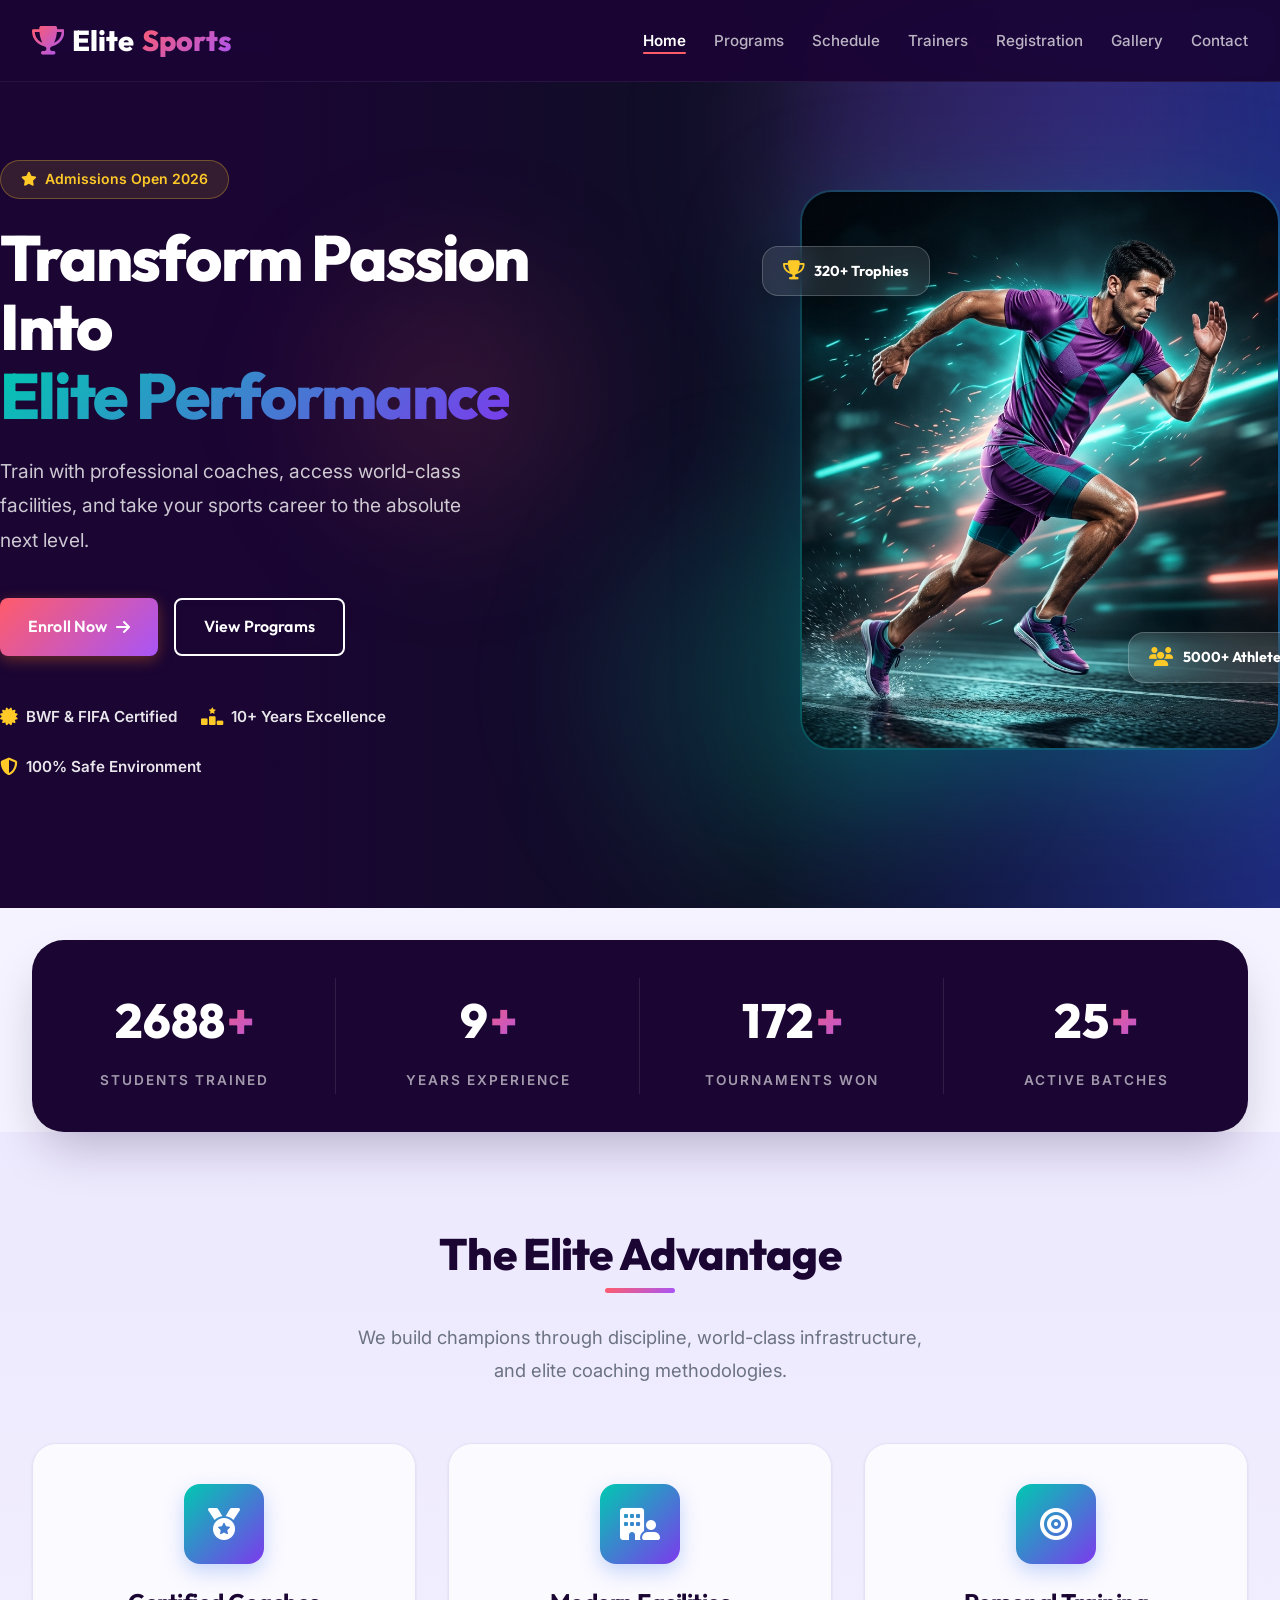
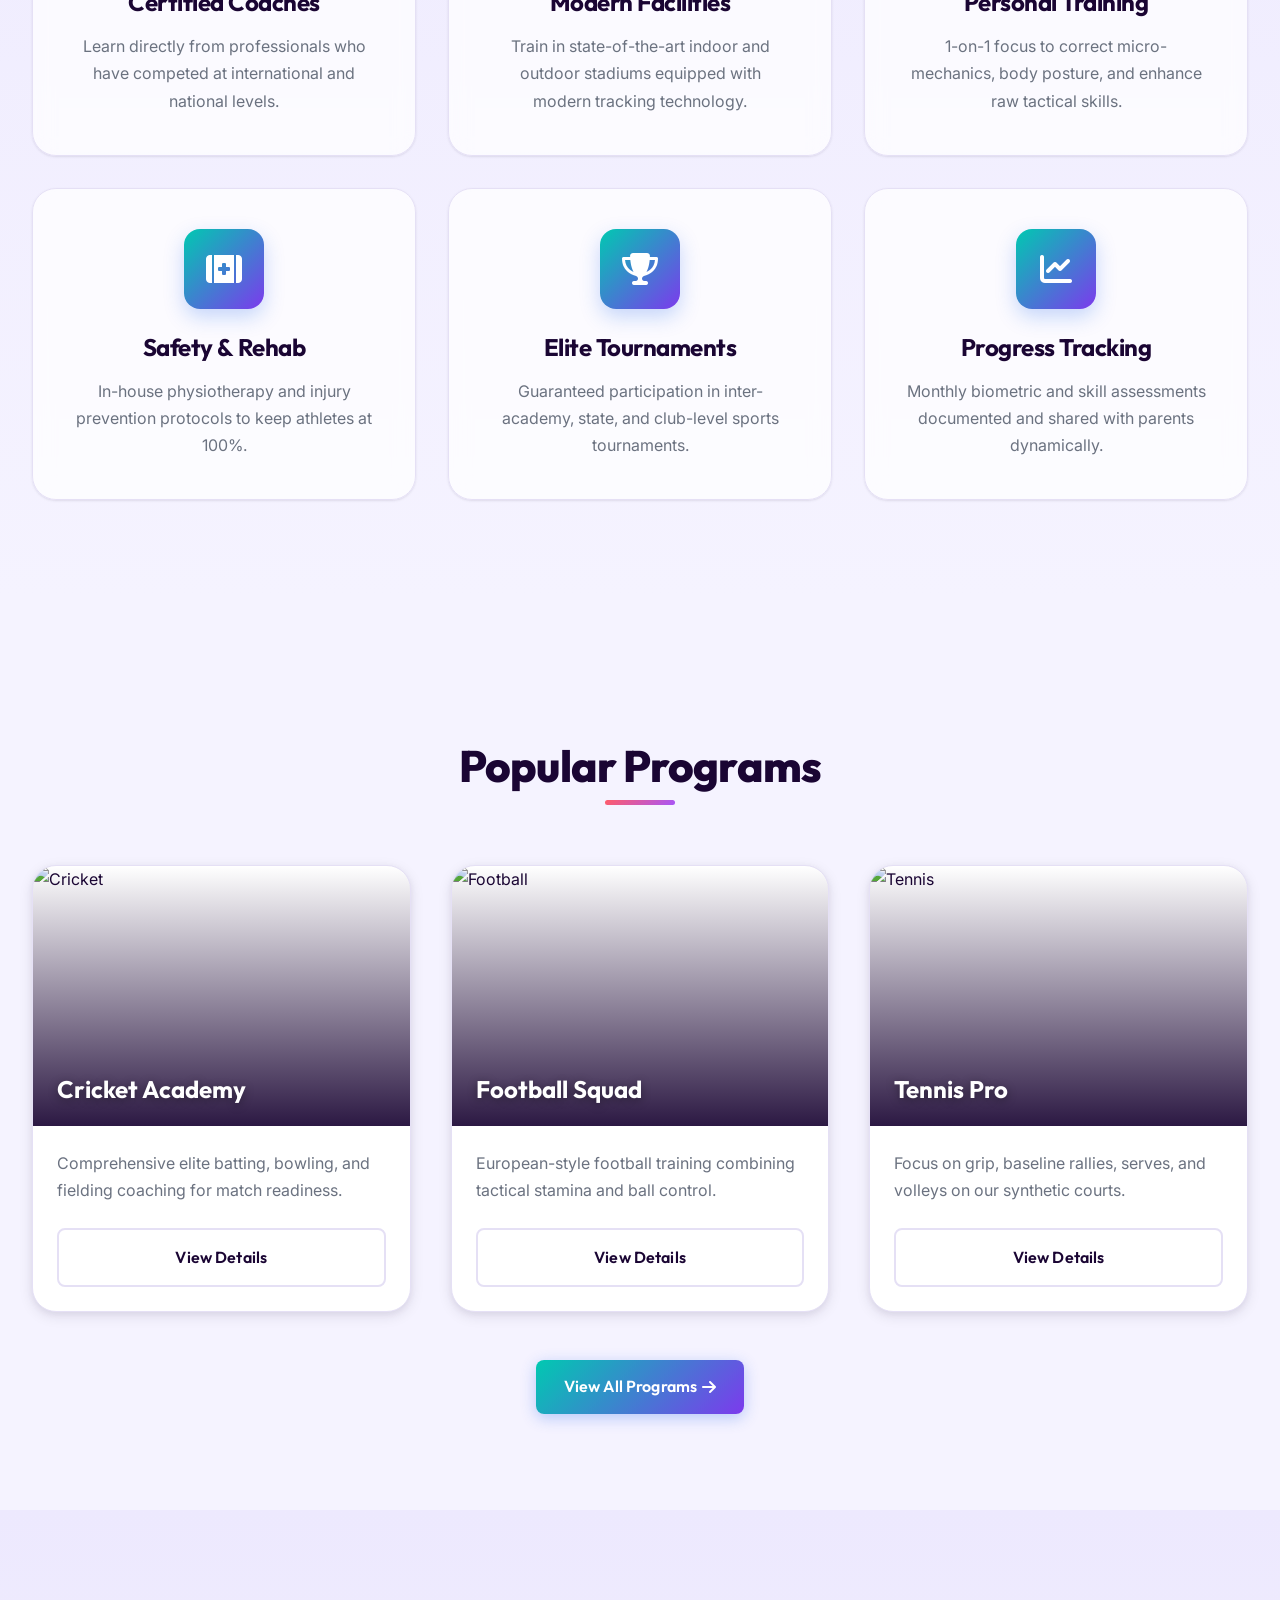
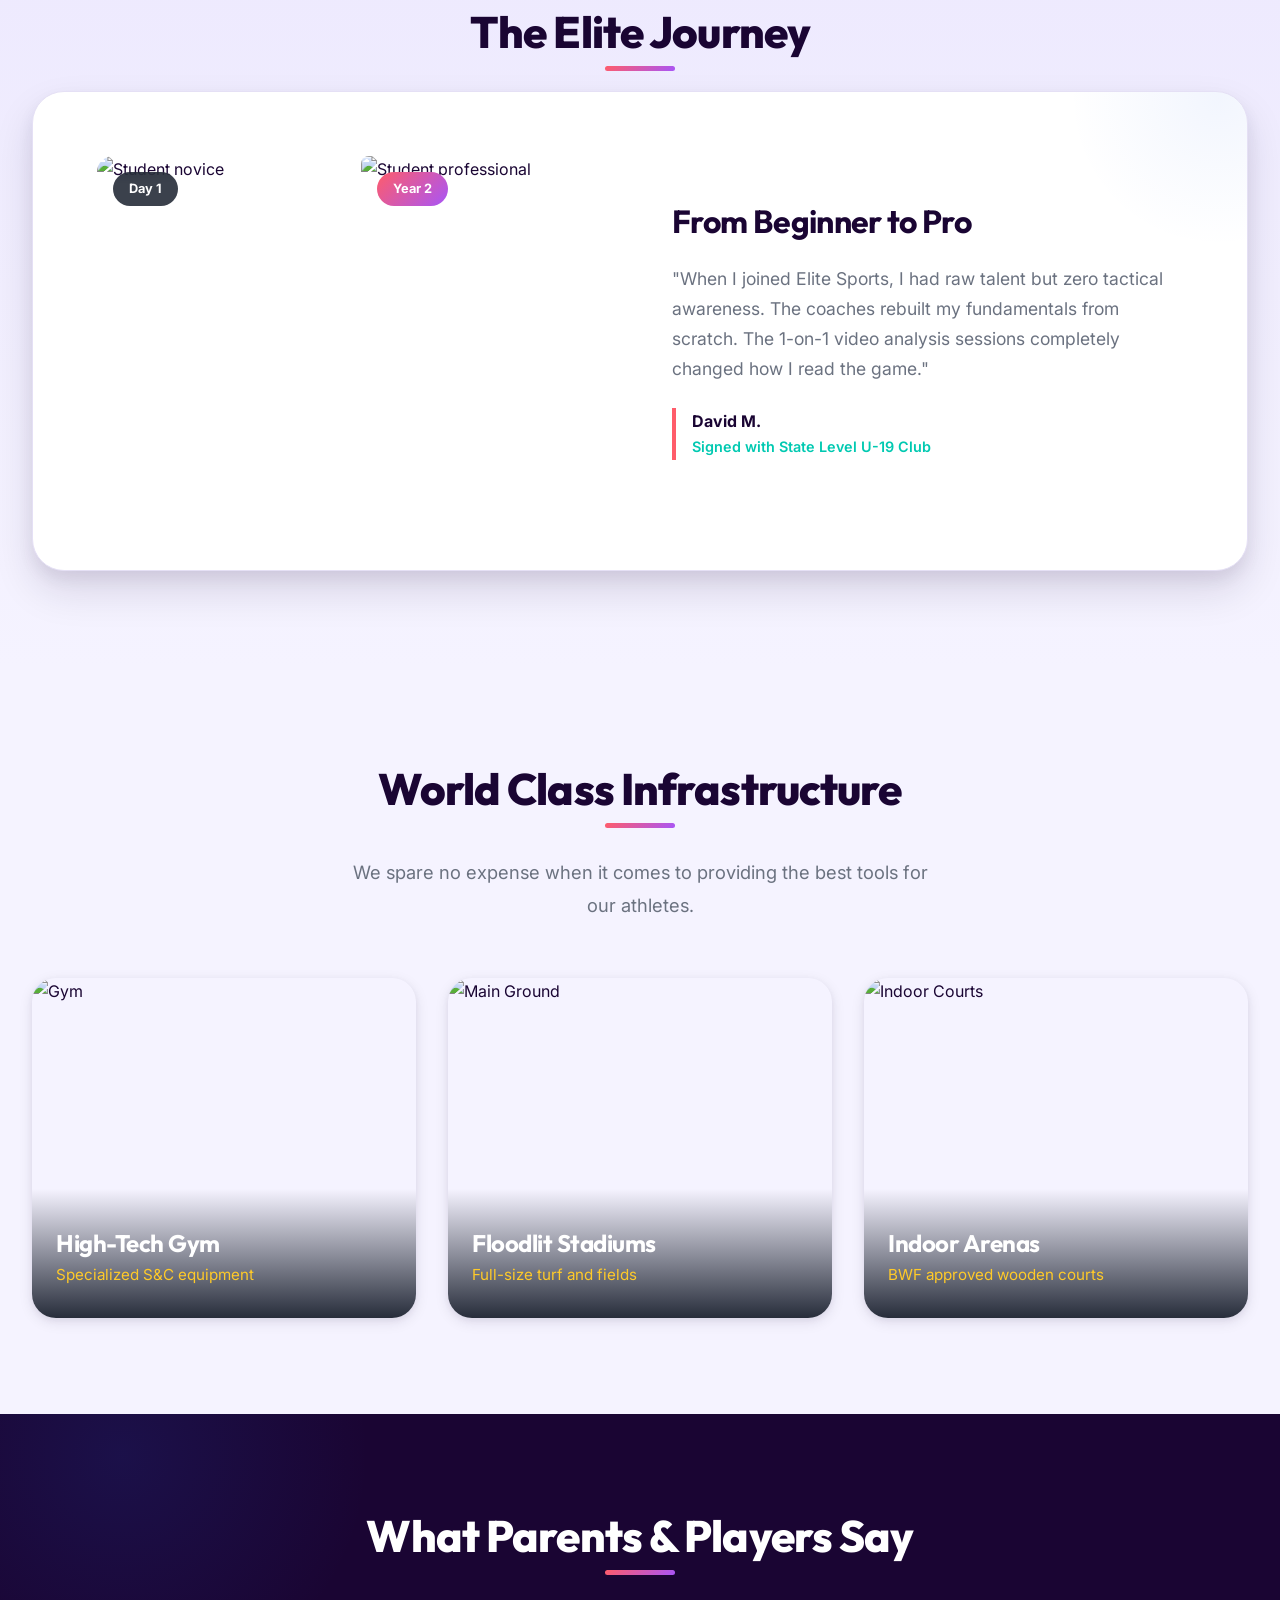
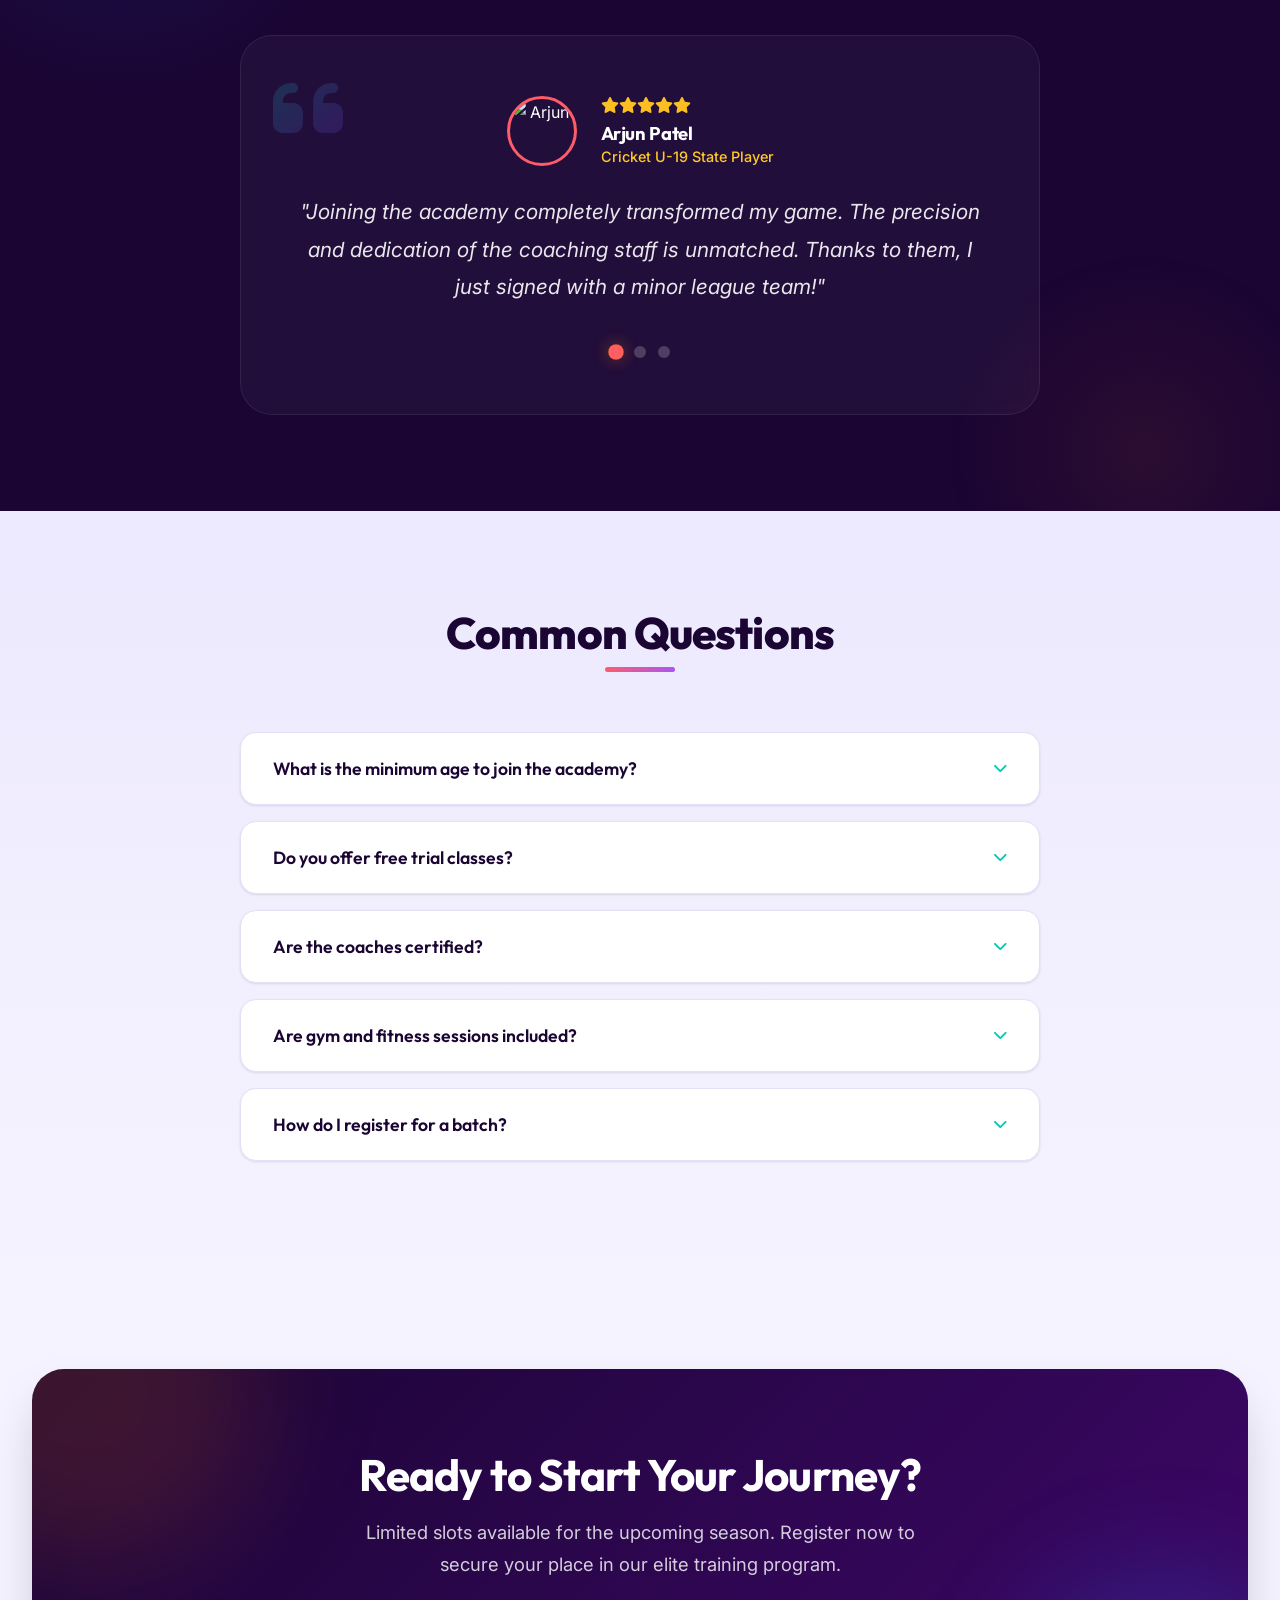
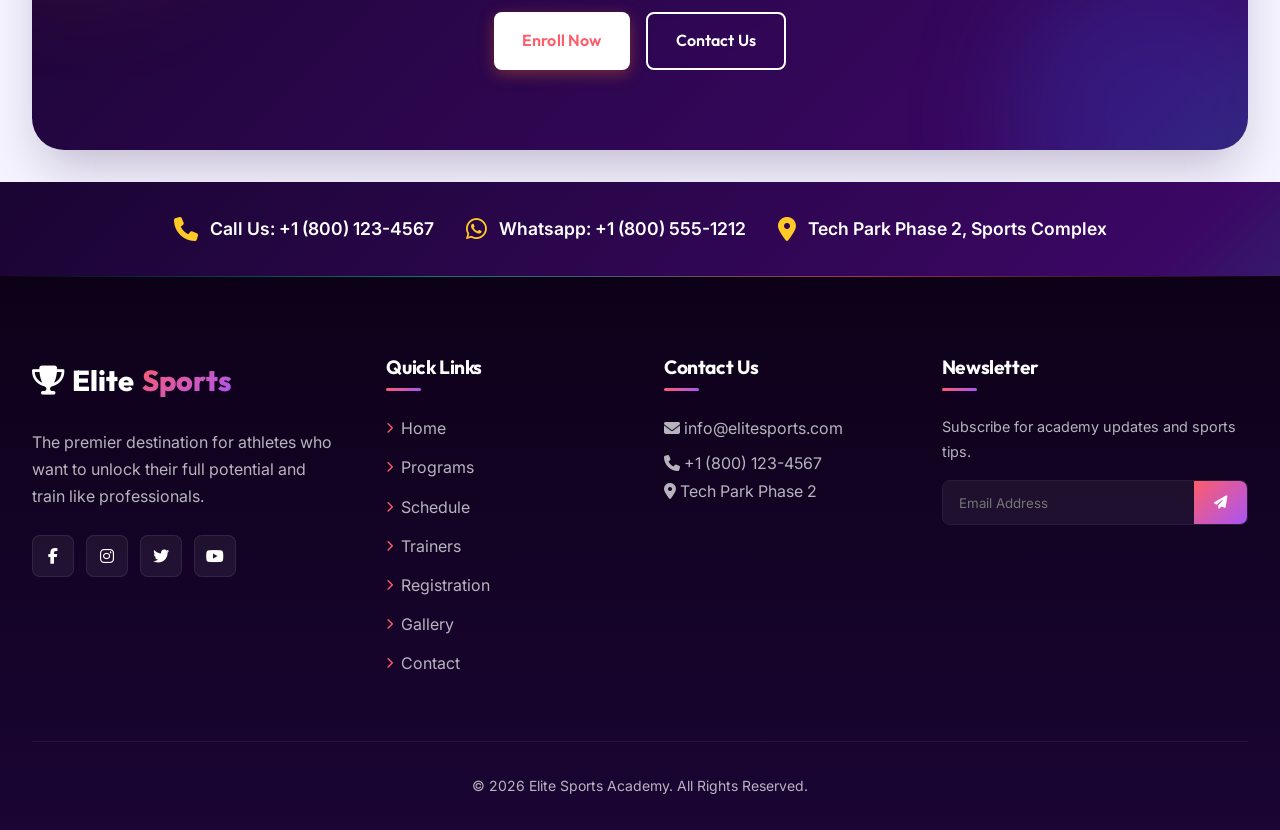
==== index.html @ 50c3cce8 "first commit" ====
<!DOCTYPE html>
<html lang="en">
<head>
    <meta charset="UTF-8">
    <meta name="viewport" content="width=device-width, initial-scale=1.0">
    <title>Elite Sports Academy | Professional Training & Coaching</title>
    <link rel="icon" href="data:image/svg+xml,<svg xmlns=%22http://www.w3.org/2000/svg%22 viewBox=%220 0 100 100%22><text y=%22.9em%22 font-size=%2290%22>🏆</text></svg>">
    <meta name="description" content="Unlock your athletic potential at Elite Sports Academy. Professional coaching in Cricket, Football, Tennis, and more with state-of-the-art facilities.">
    <link rel="stylesheet" href="style.css">
    <link rel="stylesheet" href="https://cdnjs.cloudflare.com/ajax/libs/font-awesome/6.4.0/css/all.min.css">
</head>
<body>

    <!-- Shared Navbar -->
    <nav class="navbar" id="navbar">
        <div class="container nav-container">
            <a href="index.html" class="logo">
                <i class="fa-solid fa-trophy"></i> Elite<span>Sports</span>
            </a>
            <button class="mobile-toggle" id="mobile-toggle">
                <span class="hamburger"></span>
            </button>
                        <ul class="nav-links" id="nav-links">
                <li><a href="index.html">Home</a></li>
                <li><a href="programs.html">Programs</a></li>
                <li><a href="schedule.html">Schedule</a></li>
                <li><a href="trainers.html">Trainers</a></li>
                <li><a href="registration.html">Registration</a></li>
                <li><a href="gallery.html">Gallery</a></li>
                <li><a href="contact.html">Contact</a></li>
            </ul>
        </div>
    </nav>

    <!-- 1. Hero Upgrade -->
    <section class="hero" id="home">
        <!-- Background Video -->
        <video autoplay loop muted playsinline class="hero-video">
            <source src="https://assets.mixkit.co/videos/preview/mixkit-athlete-running-on-a-track-40762-large.mp4" type="video/mp4">
        </video>
        <div class="hero-overlay"></div>
        
        <div class="container hero-layout">
            <!-- Left: Text Content -->
            <div class="hero-content reveal">
                <span class="badge"><i class="fa-solid fa-star"></i> Admissions Open 2026</span>
                <h1>Transform Passion Into <br><span>Elite Performance</span></h1>
                <p>Train with professional coaches, access world-class facilities, and take your sports career to the absolute next level.</p>
                
                <div class="hero-btns">
                    <a href="registration.html" class="btn btn-primary">Enroll Now <i class="fa-solid fa-arrow-right" style="margin-left: 8px;"></i></a>
                    <a href="programs.html" class="btn btn-outline">View Programs</a>
                </div>

                <!-- Trust Badges -->
                <div class="trust-badges">
                    <div class="trust-badge"><i class="fa-solid fa-certificate"></i> BWF & FIFA Certified</div>
                    <div class="trust-badge"><i class="fa-solid fa-ranking-star"></i> 10+ Years Excellence</div>
                    <div class="trust-badge"><i class="fa-solid fa-shield-halved"></i> 100% Safe Environment</div>
                </div>
            </div>

            <!-- Right: Athlete Image -->
            <div class="hero-image-wrap reveal-right">
                <div class="hero-img-glow"></div>
                <img src="assets/hero_athlete.png" alt="Elite Sports Athlete" class="hero-athlete-img">
                <div class="hero-img-badge hero-img-badge-1">
                    <i class="fa-solid fa-trophy"></i>
                    <span>320+ Trophies</span>
                </div>
                <div class="hero-img-badge hero-img-badge-2">
                    <i class="fa-solid fa-users"></i>
                    <span>5000+ Athletes</span>
                </div>
            </div>
        </div>
    </section>

    <!-- 4. Achievements Section -->
    <section class="stats" id="stats">
        <div class="container">
            <div class="stats-grid reveal">
                <div class="stat-item">
                    <div class="stat-number" data-target="5000">0</div>
                    <div class="stat-label">Students Trained</div>
                </div>
                <div class="stat-item">
                    <div class="stat-number" data-target="15">0</div>
                    <div class="stat-label">Years Experience</div>
                </div>
                <div class="stat-item">
                    <div class="stat-number" data-target="320">0</div>
                    <div class="stat-label">Tournaments Won</div>
                </div>
                <div class="stat-item">
                    <div class="stat-number" data-target="45">0</div>
                    <div class="stat-label">Active Batches</div>
                </div>
            </div>
        </div>
    </section>

    <!-- 2. Why Choose Us (6 Feature Cards) -->
    <section class="section-padding bg-light" style="padding-top: 6rem;">
        <div class="container">
            <div class="section-header reveal">
                <h2 class="section-title">The Elite Advantage</h2>
                <p class="section-subtitle">We build champions through discipline, world-class infrastructure, and elite coaching methodologies.</p>
            </div>
            
            <div class="features-grid">
                <div class="feature-card reveal">
                    <div class="feature-icon-wrapper"><i class="fa-solid fa-medal"></i></div>
                    <h3>Certified Coaches</h3>
                    <p>Learn directly from professionals who have competed at international and national levels.</p>
                </div>
                <div class="feature-card reveal">
                    <div class="feature-icon-wrapper"><i class="fa-solid fa-building-user"></i></div>
                    <h3>Modern Facilities</h3>
                    <p>Train in state-of-the-art indoor and outdoor stadiums equipped with modern tracking technology.</p>
                </div>
                <div class="feature-card reveal">
                    <div class="feature-icon-wrapper"><i class="fa-solid fa-bullseye"></i></div>
                    <h3>Personal Training</h3>
                    <p>1-on-1 focus to correct micro-mechanics, body posture, and enhance raw tactical skills.</p>
                </div>
                <div class="feature-card reveal">
                    <div class="feature-icon-wrapper"><i class="fa-solid fa-kit-medical"></i></div>
                    <h3>Safety & Rehab</h3>
                    <p>In-house physiotherapy and injury prevention protocols to keep athletes at 100%.</p>
                </div>
                <div class="feature-card reveal">
                    <div class="feature-icon-wrapper"><i class="fa-solid fa-trophy"></i></div>
                    <h3>Elite Tournaments</h3>
                    <p>Guaranteed participation in inter-academy, state, and club-level sports tournaments.</p>
                </div>
                <div class="feature-card reveal">
                    <div class="feature-icon-wrapper"><i class="fa-solid fa-chart-line"></i></div>
                    <h3>Progress Tracking</h3>
                    <p>Monthly biometric and skill assessments documented and shared with parents dynamically.</p>
                </div>
            </div>
        </div>
    </section>

    <!-- 3. Programs Highlight (Top 3) -->
    <section class="section-padding" style="margin-top: 3rem;">
        <div class="container">
            <div class="section-header reveal">
                <h2 class="section-title">Popular Programs</h2>
            </div>
            <div class="programs-grid">
                <div class="program-card reveal">
                    <div class="program-img"><img src="https://images.unsplash.com/photo-1540747913346-19e32dc3e97e?auto=format&fit=crop&w=600&q=80" alt="Cricket"><span class="program-category">Cricket Academy</span></div>
                    <div class="program-content">
                        <p class="program-desc">Comprehensive elite batting, bowling, and fielding coaching for match readiness.</p>
                        <a href="programs.html" class="btn btn-outline" style="color:var(--text-dark); border-color:var(--border);">View Details</a>
                    </div>
                </div>
                <div class="program-card reveal">
                    <div class="program-img"><img src="https://images.unsplash.com/photo-1579952363873-27f3bade9f55?auto=format&fit=crop&w=600&q=80" alt="Football"><span class="program-category">Football Squad</span></div>
                    <div class="program-content">
                        <p class="program-desc">European-style football training combining tactical stamina and ball control.</p>
                        <a href="programs.html" class="btn btn-outline" style="color:var(--text-dark); border-color:var(--border);">View Details</a>
                    </div>
                </div>
                <div class="program-card reveal">
                    <div class="program-img"><img src="https://images.unsplash.com/photo-1560012057-4372e14c5085?auto=format&fit=crop&w=600&q=80" alt="Tennis"><span class="program-category">Tennis Pro</span></div>
                    <div class="program-content">
                        <p class="program-desc">Focus on grip, baseline rallies, serves, and volleys on our synthetic courts.</p>
                        <a href="programs.html" class="btn btn-outline" style="color:var(--text-dark); border-color:var(--border);">View Details</a>
                    </div>
                </div>
            </div>
            <div class="text-center" style="margin-top: 3rem;">
                <a href="programs.html" class="btn btn-secondary reveal">View All Programs <i class="fa-solid fa-arrow-right" style="margin-left: 5px;"></i></a>
            </div>
        </div>
    </section>

    <!-- 5. Transformation Section -->
    <section class="section-padding bg-light">
        <div class="container">
            <div class="section-header reveal" style="margin-bottom: 1rem;">
                <h2 class="section-title">The Elite Journey</h2>
            </div>
            
            <div class="transformation reveal">
                <div class="transform-images">
                    <div class="transform-img-box">
                        <span class="transform-label before">Day 1</span>
                        <img src="https://images.unsplash.com/photo-1526566762798-8fac9c07aa98?auto=format&fit=crop&w=600&q=80" alt="Student novice">
                    </div>
                    <div class="transform-img-box">
                        <span class="transform-label after">Year 2</span>
                        <img src="https://images.unsplash.com/photo-1517836357463-d25dfeac3438?auto=format&fit=crop&w=600&q=80" alt="Student professional">
                    </div>
                </div>
                <div class="transform-content">
                    <h3>From Beginner to Pro</h3>
                    <p style="color: var(--text-muted); margin-bottom: 1.5rem; font-size: 1.1rem;">"When I joined Elite Sports, I had raw talent but zero tactical awareness. The coaches rebuilt my fundamentals from scratch. The 1-on-1 video analysis sessions completely changed how I read the game."</p>
                    <div style="padding-left: 1rem; border-left: 4px solid var(--cta);">
                        <strong>David M.</strong>
                        <p style="color: var(--secondary); font-size: 0.9rem; font-weight: 600;">Signed with State Level U-19 Club</p>
                    </div>
                </div>
            </div>
        </div>
    </section>

    <!-- 7. Facilities Section -->
    <section class="section-padding">
        <div class="container">
            <div class="section-header reveal">
                <h2 class="section-title">World Class Infrastructure</h2>
                <p class="section-subtitle">We spare no expense when it comes to providing the best tools for our athletes.</p>
            </div>
            
            <div class="facilities-grid reveal">
                <div class="facility-card">
                    <img src="https://images.unsplash.com/photo-1534438327276-14e5300c3a48?auto=format&fit=crop&w=600&q=80" alt="Gym">
                    <div class="facility-overlay">
                        <h4>High-Tech Gym</h4>
                        <p>Specialized S&C equipment</p>
                    </div>
                </div>
                <div class="facility-card">
                    <img src="https://images.unsplash.com/photo-1459865264687-595d652de67e?auto=format&fit=crop&w=600&q=80" alt="Main Ground">
                    <div class="facility-overlay">
                        <h4>Floodlit Stadiums</h4>
                        <p>Full-size turf and fields</p>
                    </div>
                </div>
                <div class="facility-card">
                    <img src="https://images.unsplash.com/photo-1540747913346-19e32dc3e97e?auto=format&fit=crop&w=600&q=80" alt="Indoor Courts">
                    <div class="facility-overlay">
                        <h4>Indoor Arenas</h4>
                        <p>BWF approved wooden courts</p>
                    </div>
                </div>
            </div>
        </div>
    </section>

    <!-- 6. Testimonials Upgrade -->
    <section class="testimonials" id="testimonial-slider-container">
        <div class="container">
            <div class="section-header reveal">
                <h2 class="section-title" style="color:#fff;">What Parents & Players Say</h2>
            </div>
            <div class="testimonial-slider reveal">
                <i class="fa-solid fa-quote-left quote-icon" style="opacity: 0.2; font-size: 5rem; position:absolute; top:2rem; left:2rem;"></i>
                <div class="testimonial-content" id="testimonial-content">
                    <div class="testi-header">
                        <img src="https://images.unsplash.com/photo-1507003211169-0a1dd7228f2d?auto=format&fit=crop&w=150&q=80" alt="Arjun" class="testi-img">
                        <div class="testi-info">
                            <div class="rating"><i class="fa-solid fa-star"></i><i class="fa-solid fa-star"></i><i class="fa-solid fa-star"></i><i class="fa-solid fa-star"></i><i class="fa-solid fa-star"></i></div>
                            <h4 class="testimonial-author">Arjun Patel</h4>
                            <p class="testimonial-role">Cricket U-19 State Player</p>
                        </div>
                    </div>
                    <p class="testimonial-text">"Joining the academy completely transformed my game. The precision and dedication of the coaching staff is unmatched. Thanks to them, I just signed with a minor league team!"</p>
                </div>
                <div class="slider-dots">
                    <div class="dot active" data-index="0"></div>
                    <div class="dot" data-index="1"></div>
                    <div class="dot" data-index="2"></div>
                </div>
            </div>
        </div>
    </section>

    <!-- 9. FAQ Section (Home) -->
    <section class="section-padding bg-light">
        <div class="container faq-container reveal">
            <div class="section-header">
                <h2 class="section-title">Common Questions</h2>
            </div>
            
            <div class="faq-list">
                <div class="faq-item">
                    <button class="faq-question">What is the minimum age to join the academy? <i class="fa-solid fa-chevron-down"></i></button>
                    <div class="faq-answer">
                        <p>We accept students starting from 6 years old. Specialized beginner batches focus heavily on motor skills and having fun with the sport.</p>
                    </div>
                </div>
                <div class="faq-item">
                    <button class="faq-question">Do you offer free trial classes? <i class="fa-solid fa-chevron-down"></i></button>
                    <div class="faq-answer">
                        <p>Yes! We offer a one-day free trial assessment. This allows coaches to evaluate the player's level and place them in the correct training batch.</p>
                    </div>
                </div>
                <div class="faq-item">
                    <button class="faq-question">Are the coaches certified? <i class="fa-solid fa-chevron-down"></i></button>
                    <div class="faq-answer">
                        <p>Absolutely. All our head coaches hold minimum Level 2/3 certifications from their corresponding international sporting bodies (BWF, ICC, FIFA, etc.).</p>
                    </div>
                </div>
                <div class="faq-item">
                    <button class="faq-question">Are gym and fitness sessions included? <i class="fa-solid fa-chevron-down"></i></button>
                    <div class="faq-answer">
                        <p>For players aged 15 and above, strength and conditioning is a core part of the syllabus at no extra mandatory fee.</p>
                    </div>
                </div>
                <div class="faq-item">
                    <button class="faq-question">How do I register for a batch? <i class="fa-solid fa-chevron-down"></i></button>
                    <div class="faq-answer">
                        <p>You can start by filling out the Enrollment form on our website. Our admissions team will call you to schedule the initial trial.</p>
                    </div>
                </div>
            </div>
        </div>
    </section>

    <!-- 8. Front CTA Banner -->
    <section class="section-padding" style="padding-bottom: 2rem;">
        <div class="container">
            <div class="cta-banner reveal">
                <h2>Ready to Start Your Journey?</h2>
                <p>Limited slots available for the upcoming season. Register now to secure your place in our elite training program.</p>
                <div style="display:flex; gap:1rem; justify-content:center;">
                    <a href="registration.html" class="btn btn-primary" style="background:#fff; color:var(--cta);">Enroll Now</a>
                    <a href="contact.html" class="btn btn-outline">Contact Us</a>
                </div>
            </div>
        </div>
    </section>

    <!-- 10. Final CTA + Contact strip -->
    <div class="contact-strip reveal">
        <div class="contact-strip-item">
            <i class="fa-solid fa-phone"></i> Call Us: +1 (800) 123-4567
        </div>
        <div class="contact-strip-item">
            <i class="fa-brands fa-whatsapp"></i> Whatsapp: +1 (800) 555-1212
        </div>
        <div class="contact-strip-item">
            <i class="fa-solid fa-location-dot"></i> Tech Park Phase 2, Sports Complex
        </div>
    </div>

    <!-- Shared Footer -->
    <footer class="footer" style="margin-top: 0;">
        <div class="container">
            <div class="footer-grid">
                <div class="footer-about">
                    <a href="index.html" class="footer-logo"><i class="fa-solid fa-trophy"></i> Elite<span>Sports</span></a>
                    <p style="margin-bottom: 1.5rem;">The premier destination for athletes who want to unlock their full potential and train like professionals.</p>
                    <div class="social-links">
                        <a href="https://facebook.com/elitesports" target="_blank" class="social-link" aria-label="Facebook"><i class="fa-brands fa-facebook-f"></i></a>
                        <a href="https://instagram.com/elitesports" target="_blank" class="social-link" aria-label="Instagram"><i class="fa-brands fa-instagram"></i></a>
                        <a href="https://twitter.com/elitesports" target="_blank" class="social-link" aria-label="Twitter"><i class="fa-brands fa-twitter"></i></a>
                        <a href="https://youtube.com/elitesports" target="_blank" class="social-link" aria-label="YouTube"><i class="fa-brands fa-youtube"></i></a>
                    </div>
                </div>
                <div class="footer-links-col">
                    <h4 class="footer-title">Quick Links</h4>
                    <div class="footer-links">
                        <a href="index.html"><i class="fa-solid fa-chevron-right"></i> Home</a>
                        <a href="programs.html"><i class="fa-solid fa-chevron-right"></i> Programs</a>
                        <a href="schedule.html"><i class="fa-solid fa-chevron-right"></i> Schedule</a>
                        <a href="trainers.html"><i class="fa-solid fa-chevron-right"></i> Trainers</a>
                        <a href="registration.html"><i class="fa-solid fa-chevron-right"></i> Registration</a>
                        <a href="gallery.html"><i class="fa-solid fa-chevron-right"></i> Gallery</a>
                        <a href="contact.html"><i class="fa-solid fa-chevron-right"></i> Contact</a>
                    </div>
                </div>
                <div class="footer-links-col">
                    <h4 class="footer-title">Contact Us</h4>
                    <p style="margin-bottom: 0.5rem;"><i class="fa-solid fa-envelope"></i> info@elitesports.com</p>
                    <p><i class="fa-solid fa-phone"></i> +1 (800) 123-4567</p>
                    <p><i class="fa-solid fa-location-dot"></i> Tech Park Phase 2</p>
                </div>
                <div class="footer-links-col">
                    <h4 class="footer-title">Newsletter</h4>
                    <p style="margin-bottom: 1rem; font-size: 0.9rem;">Subscribe for academy updates and sports tips.</p>
                    <form class="newsletter-form validate-form" onsubmit="event.preventDefault(); alert('Subscribed successfully!');">
                        <input type="email" placeholder="Email Address" required>
                        <button type="submit" aria-label="Subscribe"><i class="fa-solid fa-paper-plane"></i></button>
                    </form>
                </div>
            </div>
            <div class="footer-bottom"><p>&copy; 2026 Elite Sports Academy. All Rights Reserved.</p></div>
        </div>
    </footer>

    <script src="script.js"></script>
    <script>
        // Update the slider logic specially for the new testimonial layout on homepage
        document.addEventListener('DOMContentLoaded', () => {
            const testimonialSlider = document.getElementById('testimonial-slider-container');
            if (testimonialSlider) {
                const testimonials = [
                    { text: `"Joining the academy completely transformed my game. The precision and dedication of the coaching staff is unmatched. Thanks to them, I just signed with a minor league team!"`, author: "Arjun Patel", role: "Cricket U-19 State Player", img: "https://images.unsplash.com/photo-1507003211169-0a1dd7228f2d?auto=format&fit=crop&w=150&q=80" },
                    { text: `"My daughter's confidence has skyrocketed since she started football here. The environment is incredibly supportive yet competitive. It's the best sports facility in the city."`, author: "Priya Sharma", role: "Parent of U-14 Footballer", img: "https://images.unsplash.com/photo-1438761681033-6461ffad8d80?auto=format&fit=crop&w=150&q=80" },
                    { text: `"The fitness and conditioning programs here are elite. I've been to many gyms, but the sport-specific training at this academy pushed me out of my plateau."`, author: "Michael T.", role: "Pro Fitness Member", img: "https://images.unsplash.com/photo-1500648767791-00dcc994a43e?auto=format&fit=crop&w=150&q=80" }
                ];

                const contentDiv = document.getElementById('testimonial-content');
                const dots = document.querySelectorAll('.dot');
                if(!dots.length) return;
                
                let currentSlide = 0;
                let slideInterval;

                const updateSlider = (index) => {
                    contentDiv.style.opacity = 0;
                    setTimeout(() => {
                        contentDiv.innerHTML = `
                            <div class="testi-header">
                                <img src="${testimonials[index].img}" alt="${testimonials[index].author}" class="testi-img">
                                <div class="testi-info">
                                    <div class="rating"><i class="fa-solid fa-star"></i><i class="fa-solid fa-star"></i><i class="fa-solid fa-star"></i><i class="fa-solid fa-star"></i><i class="fa-solid fa-star"></i></div>
                                    <h4 class="testimonial-author">${testimonials[index].author}</h4>
                                    <p class="testimonial-role">${testimonials[index].role}</p>
                                </div>
                            </div>
                            <p class="testimonial-text">${testimonials[index].text}</p>
                        `;
                        contentDiv.style.opacity = 1;
                    }, 300);
                    dots.forEach(dot => dot.classList.remove('active'));
                    if(dots[index]) dots[index].classList.add('active');
                };

                const nextSlide = () => {
                    currentSlide = (currentSlide + 1) % testimonials.length;
                    updateSlider(currentSlide);
                };

                slideInterval = setInterval(nextSlide, 5000);

                dots.forEach((dot, index) => {
                    dot.addEventListener('click', () => {
                        clearInterval(slideInterval);
                        currentSlide = index;
                        updateSlider(currentSlide);
                        slideInterval = setInterval(nextSlide, 5000);
                    });
                });
            }
        });
    </script>
</body>
</html>
---- style.css ----
@import url('https://fonts.googleapis.com/css2?family=Inter:wght@300;400;500;600;700&family=Outfit:wght@400;500;600;700;800&display=swap');

:root {
  /* ✨ Vibrant Sports Brand Colors — Deep Purple + Electric Teal + Coral */
  --primary: #1A0533;
  --primary-light: #2d0a52;
  --secondary: #00C9B1;
  --secondary-light: #2dd4bf;
  --cta: #FF5C6A;
  --cta-hover: #e04455;
  --accent: #FFCA28;
  --accent-glow: rgba(255, 202, 40, 0.35);
  
  --bg-main: #F5F3FF;
  --bg-card: #FFFFFF;
  --bg-glass: rgba(255, 255, 255, 0.72);
  --text-light: #FFFFFF;
  --text-muted: #6B7280;
  --text-dark: #1A0533;
  --border: #E5E0F5;
  --border-glass: rgba(255,255,255,0.22);
  
  --gradient-nav: rgba(26, 5, 51, 0.94);
  --gradient-hero: linear-gradient(135deg, #1A0533 0%, #3b0764 45%, #00C9B1 100%);
  --gradient-card: linear-gradient(180deg, rgba(26, 5, 51, 0) 0%, rgba(26, 5, 51, 0.92) 100%);
  --gradient-premium: linear-gradient(135deg, #FF5C6A 0%, #a855f7 100%);
  --gradient-blue: linear-gradient(135deg, #00C9B1 0%, #7c3aed 100%);
  
  --shadow-sm: 0 1px 3px rgba(26, 5, 51, 0.07), 0 1px 2px rgba(26,5,51,0.04);
  --shadow-md: 0 4px 14px rgba(26, 5, 51, 0.1), 0 2px 6px rgba(26,5,51,0.05);
  --shadow-lg: 0 20px 40px rgba(26, 5, 51, 0.12), 0 8px 16px rgba(26,5,51,0.07);
  --shadow-xl: 0 25px 50px -12px rgba(26, 5, 51, 0.25);
  --shadow-glow: 0 0 30px rgba(255, 92, 106, 0.5);
  --shadow-blue-glow: 0 0 30px rgba(0, 201, 177, 0.45);
  
  --font-sans: 'Inter', sans-serif;
  --font-heading: 'Outfit', sans-serif;
  --transition: all 0.35s cubic-bezier(0.4, 0, 0.2, 1);
  --transition-bounce: all 0.4s cubic-bezier(0.34, 1.56, 0.64, 1);
  --radius-sm: 0.5rem;
  --radius-md: 1rem;
  --radius-lg: 1.5rem;
  --radius-xl: 2rem;
}

/* ═══════════════════════════════════════════
   GLOBAL KEYFRAMES & ANIMATIONS
═══════════════════════════════════════════ */
@keyframes float { 0%, 100% { transform: translateY(0); } 50% { transform: translateY(-10px); } }
@keyframes float-slow { 0%, 100% { transform: translateY(0) rotate(0deg); } 50% { transform: translateY(-18px) rotate(3deg); } }
@keyframes pulse-glow { 0%, 100% { box-shadow: 0 0 20px rgba(255,92,106,0.3); } 50% { box-shadow: 0 0 40px rgba(255,92,106,0.6); } }
@keyframes teal-glow { 0%, 100% { box-shadow: 0 0 20px rgba(0,201,177,0.3); } 50% { box-shadow: 0 0 50px rgba(0,201,177,0.7); } }
@keyframes shimmer { 0% { background-position: -200% 0; } 100% { background-position: 200% 0; } }
@keyframes gradient-shift { 0% { background-position: 0% 50%; } 50% { background-position: 100% 50%; } 100% { background-position: 0% 50%; } }
@keyframes fadeInUp { from { opacity: 0; transform: translateY(40px); } to { opacity: 1; transform: translateY(0); } }
@keyframes fadeInLeft { from { opacity: 0; transform: translateX(-40px); } to { opacity: 1; transform: translateX(0); } }
@keyframes fadeInRight { from { opacity: 0; transform: translateX(40px); } to { opacity: 1; transform: translateX(0); } }
@keyframes fadeInDown { from { opacity: 0; transform: translateY(-30px); } to { opacity: 1; transform: translateY(0); } }
@keyframes spin-slow { 0% { transform: rotate(0deg); } 100% { transform: rotate(360deg); } }
@keyframes scale-in { from { opacity: 0; transform: scale(0.8); } to { opacity: 1; transform: scale(1); } }
@keyframes bounce-in { 0% { opacity: 0; transform: scale(0.3); } 50% { opacity: 1; transform: scale(1.08); } 70% { transform: scale(0.97); } 100% { transform: scale(1); } }
@keyframes ripple { 0% { transform: scale(0); opacity: 1; } 100% { transform: scale(4); opacity: 0; } }
@keyframes neon-pulse { 0%, 100% { text-shadow: 0 0 6px rgba(0,201,177,0.5), 0 0 12px rgba(0,201,177,0.3); } 50% { text-shadow: 0 0 12px rgba(0,201,177,0.9), 0 0 30px rgba(0,201,177,0.6), 0 0 50px rgba(0,201,177,0.4); } }
@keyframes orbit { 0% { transform: rotate(0deg) translateX(60px) rotate(0deg); } 100% { transform: rotate(360deg) translateX(60px) rotate(-360deg); } }
@keyframes sweep-left { 0% { transform: translateX(-100%); opacity: 0; } 100% { transform: translateX(0); opacity: 1; } }
@keyframes sweep-right { 0% { transform: translateX(100%); opacity: 0; } 100% { transform: translateX(0); opacity: 1; } }
@keyframes card-lift { 0% { transform: translateY(0) scale(1); box-shadow: var(--shadow-md); } 100% { transform: translateY(-14px) scale(1.02); box-shadow: var(--shadow-xl); } }
@keyframes border-dance { 0% { background-position: 0% 50%; } 100% { background-position: 300% 50%; } }
@keyframes blob { 0%, 100% { border-radius: 60% 40% 30% 70% / 60% 30% 70% 40%; } 50% { border-radius: 30% 60% 70% 40% / 50% 60% 30% 60%; } }
@keyframes particle-rise { 0% { transform: translateY(0) scale(1); opacity: 0.8; } 100% { transform: translateY(-120px) scale(0); opacity: 0; } }
@keyframes text-slide { 0% { opacity: 0; transform: translateY(100%); } 100% { opacity: 1; transform: translateY(0); } }
@keyframes underline-grow { from { width: 0; } to { width: 100%; } }
@keyframes ping { 0% { transform: scale(1); opacity: 1; } 75%, 100% { transform: scale(2.2); opacity: 0; } }

* { margin: 0; padding: 0; box-sizing: border-box; }
html { scroll-behavior: smooth; }
body { font-family: var(--font-sans); background-color: var(--bg-main); color: var(--text-dark); line-height: 1.7; overflow-x: hidden; -webkit-font-smoothing: antialiased; -moz-osx-font-smoothing: grayscale; }
h1, h2, h3, h4, h5, h6 { font-family: var(--font-heading); line-height: 1.2; letter-spacing: -0.02em; }
a { text-decoration: none; color: inherit; }
ul { list-style: none; }
img { max-width: 100%; height: auto; display: block; }
::selection { background: var(--secondary); color: #fff; }

.container { width: 95%; max-width: 1440px; margin: 0 auto; }
.section-padding { padding: 6rem 0; }
.text-center { text-align: center; }
.bg-light { background: linear-gradient(180deg, #EDE9FE 0%, #F5F3FF 100%); position: relative; }

/* ── Reveal Animation Variants ── */
.reveal { opacity: 0; transform: translateY(40px); transition: opacity 0.8s cubic-bezier(0.4,0,0.2,1), transform 0.8s cubic-bezier(0.4,0,0.2,1); }
.reveal.active { opacity: 1; transform: translateY(0); }
.reveal-left { opacity: 0; transform: translateX(-50px); transition: opacity 0.8s cubic-bezier(0.4,0,0.2,1), transform 0.8s cubic-bezier(0.4,0,0.2,1); }
.reveal-left.active { opacity: 1; transform: translateX(0); }
.reveal-right { opacity: 0; transform: translateX(50px); transition: opacity 0.8s cubic-bezier(0.4,0,0.2,1), transform 0.8s cubic-bezier(0.4,0,0.2,1); }
.reveal-right.active { opacity: 1; transform: translateX(0); }
.reveal-scale { opacity: 0; transform: scale(0.85); transition: opacity 0.7s ease, transform 0.7s cubic-bezier(0.34,1.56,0.64,1); }
.reveal-scale.active { opacity: 1; transform: scale(1); }

/* Stagger delays */
.delay-1 { transition-delay: 0.1s !important; }
.delay-2 { transition-delay: 0.2s !important; }
.delay-3 { transition-delay: 0.3s !important; }
.delay-4 { transition-delay: 0.4s !important; }
.delay-5 { transition-delay: 0.5s !important; }
.delay-6 { transition-delay: 0.6s !important; }

/* Shimmer text effect */
.shimmer-text {
  background: linear-gradient(90deg, var(--primary) 0%, var(--secondary) 40%, #a855f7 60%, var(--primary) 100%);
  background-size: 200% auto;
  -webkit-background-clip: text;
  -webkit-text-fill-color: transparent;
  background-clip: text;
  animation: shimmer 3s linear infinite;
}

/* Animated ping dot (live indicator) */
.ping-dot { position: relative; display: inline-block; width: 10px; height: 10px; }
.ping-dot::before { content: ''; position: absolute; inset: 0; background: var(--secondary); border-radius: 50%; animation: ping 1.5s cubic-bezier(0,0,0.2,1) infinite; }
.ping-dot::after { content: ''; position: absolute; inset: 0; background: var(--secondary); border-radius: 50%; }

/* Animated gradient border card */
.glow-border { position: relative; }
.glow-border::before { content: ''; position: absolute; inset: -2px; border-radius: inherit; background: linear-gradient(90deg, var(--secondary), #a855f7, var(--cta), var(--secondary)); background-size: 300% 100%; animation: border-dance 3s linear infinite; z-index: -1; }

/* Hero ambient blobs */
.hero-blob { position: absolute; border-radius: 50%; filter: blur(70px); animation: blob 8s ease-in-out infinite; pointer-events: none; }
.hero-blob-1 { width: 450px; height: 450px; background: rgba(168,85,247,0.18); top: -10%; right: 5%; animation-delay: 0s; }
.hero-blob-2 { width: 350px; height: 350px; background: rgba(0,201,177,0.14); bottom: 5%; right: 25%; animation-delay: -3s; }
.hero-blob-3 { width: 250px; height: 250px; background: rgba(255,92,106,0.12); top: 30%; right: 55%; animation-delay: -5s; }

/* Floating particles */
.particle { position: absolute; border-radius: 50%; pointer-events: none; animation: particle-rise linear infinite; }


/* Page Header Banner (for internal pages) */
.page-header { background: var(--gradient-hero); background-size: 200% 200%; animation: gradient-shift 8s ease infinite; color: var(--text-light); padding: 9rem 0 4.5rem; text-align: center; position: relative; overflow: hidden; }
.page-header::before { content: ''; position: absolute; top: -50%; right: -20%; width: 600px; height: 600px; background: radial-gradient(circle, rgba(37,99,235,0.15) 0%, transparent 70%); border-radius: 50%; }
.page-header::after { display: none; }

.page-header h1 { font-size: 3.5rem; margin-bottom: 1rem; font-weight: 800; text-shadow: 0 2px 20px rgba(0,0,0,0.3); }
.breadcrumb { color: rgba(255, 255, 255, 0.7); display: flex; justify-content: center; gap: 0.5rem; font-weight: 500; }
.breadcrumb a { color: var(--text-light); transition: var(--transition); }
.breadcrumb a:hover { color: var(--cta); }

/* Section Headers */
.section-header { margin-bottom: 3.5rem; text-align: center; }
.section-title { font-size: 2.75rem; color: var(--primary); margin-bottom: 1rem; position: relative; display: inline-block; font-weight: 800; }
.section-title::after { content: ''; position: absolute; bottom: -12px; left: 50%; transform: translateX(-50%); width: 70px; height: 5px; background: var(--gradient-premium); border-radius: 3px; }
.section-subtitle { color: var(--text-muted); font-size: 1.15rem; max-width: 600px; margin: 1.5rem auto 0; line-height: 1.8; }

/* Buttons */
.btn { display: inline-flex; align-items: center; justify-content: center; padding: 0.85rem 1.75rem; border-radius: var(--radius-sm); font-weight: 600; font-size: 1rem; cursor: pointer; transition: var(--transition-bounce); border: none; font-family: var(--font-heading); letter-spacing: 0.01em; position: relative; overflow: hidden; }
.btn::after { content: ''; position: absolute; top: 50%; left: 50%; width: 0; height: 0; background: rgba(255,255,255,0.15); border-radius: 50%; transform: translate(-50%, -50%); transition: width 0.6s ease, height 0.6s ease; }
.btn:active::after { width: 300px; height: 300px; }
.btn-primary { background: var(--gradient-premium); color: var(--text-light); box-shadow: 0 4px 15px rgba(249, 115, 22, 0.35); }
.btn-primary:hover { transform: translateY(-3px); box-shadow: var(--shadow-glow); }
.btn-secondary { background: var(--gradient-blue); color: var(--text-light); box-shadow: 0 4px 15px rgba(37, 99, 235, 0.3); }
.btn-secondary:hover { transform: translateY(-3px); box-shadow: var(--shadow-blue-glow); }
.btn-outline { background-color: transparent; border: 2px solid var(--text-light); color: var(--text-light); backdrop-filter: blur(4px); }
.btn-outline:hover { background-color: var(--text-light); color: var(--primary); transform: translateY(-3px); }

/* Navbar */
.navbar { position: fixed; top: 0; left: 0; width: 100%; padding: 1rem 0; z-index: 1000; transition: var(--transition); background: var(--gradient-nav); backdrop-filter: blur(20px) saturate(180%); -webkit-backdrop-filter: blur(20px) saturate(180%); border-bottom: 1px solid rgba(255,255,255,0.06); }
.nav-container { display: flex; justify-content: space-between; align-items: center; }
.logo { font-family: var(--font-heading); font-size: 1.8rem; font-weight: 800; color: var(--text-light); display: flex; align-items: center; gap: 0.5rem; }
.logo i { background: var(--gradient-premium); -webkit-background-clip: text; -webkit-text-fill-color: transparent; background-clip: text; }
.logo span { background: var(--gradient-premium); -webkit-background-clip: text; -webkit-text-fill-color: transparent; background-clip: text; }
.nav-links { display: flex; gap: 1.75rem; align-items: center; }
.nav-links a { color: rgba(255, 255, 255, 0.7); font-weight: 500; transition: var(--transition); font-size: 0.95rem; position: relative; padding-bottom: 4px; }
.nav-links a::after { content: ''; position: absolute; bottom: 0; left: 0; width: 0; height: 2px; background: var(--cta); transition: width 0.3s ease; border-radius: 2px; }
.nav-links a:hover::after, .nav-links a.active::after { width: 100%; }
.nav-links a:hover, .nav-links a.active { color: var(--text-light); font-weight: 600; border-bottom: none; }
.nav-links .btn { color: var(--text-light); border-bottom: none; padding-bottom: 0.85rem; }
.nav-links .btn::after { background: rgba(255,255,255,0.1); }
.nav-links .btn:hover { border-bottom: none; }
.mobile-toggle { display: none; background: none; border: none; cursor: pointer; padding: 0.5rem; }
.hamburger { display: block; width: 24px; height: 2px; background-color: var(--text-light); position: relative; transition: var(--transition); }
.hamburger::before, .hamburger::after { content: ''; position: absolute; width: 100%; height: 100%; background-color: var(--text-light); transition: var(--transition); left: 0; }
.hamburger::before { top: -8px; }
.hamburger::after { bottom: -8px; }
.nav-open .hamburger { background-color: transparent; }
.nav-open .hamburger::before { top: 0; transform: rotate(45deg); }
.nav-open .hamburger::after { bottom: 0; transform: rotate(-45deg); }

/* Hero Section */
.hero { position: relative; min-height: 100vh; display: flex; background-color: var(--primary); color: var(--text-light); padding: 10rem 0 8rem; overflow: hidden; }
.hero-overlay { position: absolute; top: 0; left: 0; width: 100%; height: 100%; background: linear-gradient(90deg, var(--primary) 30%, rgba(26,5,51,0.75) 65%, rgba(0,201,177,0.1) 100%); }

/* Hero two-column layout */
.hero-layout { display: flex; justify-content: space-between; align-items: center; gap: 3rem; width: 100%; }

.hero-content { position: relative; z-index: 2; flex: 1; max-width: 600px; }
.badge { display: inline-flex; align-items: center; gap: 0.5rem; background: rgba(255,202,40,0.12); color: var(--accent); padding: 0.4rem 1.25rem; border-radius: 2rem; font-size: 0.875rem; font-weight: 600; margin-bottom: 1.5rem; border: 1px solid rgba(255,202,40,0.3); backdrop-filter: blur(8px); animation: float 4s ease-in-out infinite; }
.hero h1 { font-size: 4rem; font-weight: 800; line-height: 1.08; margin-bottom: 1.5rem; letter-spacing: -0.03em; }
.hero h1 span { background: var(--gradient-blue); -webkit-background-clip: text; -webkit-text-fill-color: transparent; background-clip: text; }
.hero p { font-size: 1.2rem; color: rgba(255, 255, 255, 0.78); margin-bottom: 2.5rem; max-width: 500px; line-height: 1.8; }
.hero-btns { display: flex; gap: 1rem; flex-wrap: wrap; }
.hero-btns .btn-primary { animation: pulse-glow 3s ease-in-out infinite; }

/* Hero right image */
.hero-image-wrap {
  position: relative;
  z-index: 2;
  flex: 0 0 auto;
  display: flex;
  align-items: flex-end;
  justify-content: center;
  min-height: 520px;
}

.hero-athlete-img {
  width: 100%;
  max-width: 480px;
  height: 560px;
  object-fit: cover;
  object-position: top center;
  border-radius: var(--radius-xl);
  position: relative;
  z-index: 2;
  animation: float-slow 6s ease-in-out infinite;
  filter: drop-shadow(0 30px 60px rgba(0,201,177,0.25));
  border: 2px solid rgba(0,201,177,0.2);
}

/* Glow orb behind the image */
.hero-img-glow {
  position: absolute;
  width: 420px;
  height: 420px;
  border-radius: 50%;
  background: radial-gradient(circle, rgba(0,201,177,0.25) 0%, rgba(168,85,247,0.15) 50%, transparent 75%);
  top: 50%;
  left: 50%;
  transform: translate(-50%, -50%);
  z-index: 1;
  animation: teal-glow 4s ease-in-out infinite;
  filter: blur(30px);
}

/* Floating stat badges on the image */
.hero-img-badge {
  position: absolute;
  z-index: 3;
  background: rgba(255,255,255,0.1);
  backdrop-filter: blur(14px);
  border: 1px solid rgba(255,255,255,0.2);
  border-radius: var(--radius-md);
  padding: 0.75rem 1.25rem;
  display: flex;
  align-items: center;
  gap: 0.6rem;
  color: #fff;
  font-weight: 700;
  font-size: 0.9rem;
  font-family: var(--font-heading);
  white-space: nowrap;
  box-shadow: 0 8px 24px rgba(0,0,0,0.2);
}
.hero-img-badge i { font-size: 1.2rem; color: var(--accent); }
.hero-img-badge-1 { top: 10%; left: -8%; animation: float 5s ease-in-out infinite; }
.hero-img-badge-2 { bottom: 12%; right: -6%; animation: float 5s ease-in-out infinite reverse; animation-delay: -2s; }



/* Features List / Why Choose Us */
.features-grid { display: grid; grid-template-columns: repeat(auto-fit, minmax(300px, 1fr)); gap: 2rem; }
.feature-card { background: var(--bg-glass); backdrop-filter: blur(10px); padding: 2.5rem; border-radius: var(--radius-lg); text-align: center; box-shadow: var(--shadow-sm); transition: var(--transition-bounce); border: 1px solid var(--border); position: relative; overflow: hidden; }
.feature-card::before { content: ''; position: absolute; top: 0; left: -100%; width: 100%; height: 100%; background: linear-gradient(90deg, transparent, rgba(37,99,235,0.03), transparent); transition: left 0.6s ease; }
.feature-card:hover::before { left: 100%; }
.feature-card:hover { transform: translateY(-8px); box-shadow: var(--shadow-lg); border-color: rgba(37,99,235,0.3); }
.feature-icon-wrapper { width: 80px; height: 80px; background: var(--gradient-blue); color: #fff; margin: 0 auto 1.5rem; border-radius: var(--radius-md); display: flex; justify-content: center; align-items: center; font-size: 2rem; box-shadow: 0 8px 20px rgba(37,99,235,0.25); transition: var(--transition-bounce); }
.feature-card:hover .feature-icon-wrapper { transform: scale(1.1) rotate(-5deg); }
.feature-card h3 { font-size: 1.5rem; color: var(--primary); margin-bottom: 1rem; }
.feature-card p { color: var(--text-muted); }

/* Stats Section */
.stats { position: relative; margin-top: 2rem; z-index: 10; padding: 0; }
.stats-grid { display: grid; grid-template-columns: repeat(4, 1fr); gap: 0; background: var(--primary); padding: 0; border-radius: var(--radius-xl); box-shadow: var(--shadow-xl); overflow: hidden; }
.stat-item { text-align: center; padding: 2.5rem 1.5rem; position: relative; transition: var(--transition); }

/* Video Modal */
.video-modal { position: fixed; top: 0; left: 0; width: 100%; height: 100%; background: rgba(0,0,0,0.9); z-index: 2000; display: none; align-items: center; justify-content: center; backdrop-filter: blur(8px); }
.video-modal.active { display: flex; }
.video-modal-content { width: 90%; max-width: 900px; position: relative; }
.video-modal-content video { width: 100%; border-radius: var(--radius-lg); box-shadow: 0 20px 50px rgba(0,0,0,0.5); }
.video-modal-close { position: absolute; top: -50px; right: 0; font-size: 2.5rem; color: #fff; cursor: pointer; transition: 0.3s; }
.video-modal-close:hover { color: var(--accent); }
.video-modal-title { margin-top: 1rem; color: #fff; font-family: var(--font-heading); font-size: 1.5rem; font-weight: 700; text-align: center; }
.stat-item:not(:last-child)::after { content: ''; position: absolute; right: 0; top: 20%; height: 60%; width: 1px; background: rgba(255,255,255,0.1); }
.stat-item:hover { background: rgba(37,99,235,0.1); }
.stat-number { font-family: var(--font-heading); font-size: 3rem; font-weight: 800; color: #fff; margin-bottom: 0.5rem; display: flex; justify-content: center; align-items: center; }
.stat-number::after { content: '+'; background: var(--gradient-premium); -webkit-background-clip: text; -webkit-text-fill-color: transparent; background-clip: text; margin-left: 2px; }
.stat-label { color: rgba(255,255,255,0.6); font-weight: 600; font-size: 0.85rem; text-transform: uppercase; letter-spacing: 2px; }

/* Programs Cards Grid */
.programs-grid { display: grid; grid-template-columns: repeat(auto-fit, minmax(320px, 1fr)); gap: 2.5rem; }
.program-card { background: var(--bg-card); border-radius: var(--radius-lg); overflow: hidden; box-shadow: var(--shadow-md); transition: var(--transition-bounce); position: relative; border: 1px solid var(--border); display: flex; flex-direction: column; }
.program-card:hover { transform: translateY(-12px) scale(1.02); box-shadow: var(--shadow-xl); border-color: transparent; }
.program-img { height: 260px; position: relative; overflow: hidden; }
.program-img img { width: 100%; height: 100%; object-fit: cover; transition: transform 0.6s cubic-bezier(0.4, 0, 0.2, 1); }
.program-card:hover .program-img img { transform: scale(1.15); }
.program-img::after { content: ''; position: absolute; top: 0; left: 0; width: 100%; height: 100%; background: var(--gradient-card); }
.program-category { position: absolute; bottom: 1rem; left: 1.5rem; color: var(--text-light); z-index: 2; font-weight: 700; font-size: 1.5rem; font-family: var(--font-heading); text-shadow: 0 2px 10px rgba(0,0,0,0.4); }
.program-content { padding: 1.5rem; flex: 1; display: flex; flex-direction: column; }
.program-desc { color: var(--text-muted); margin-bottom: 1.5rem; flex: 1; }
.program-list { margin-bottom: 1.5rem; }
.program-list li { display: flex; align-items: center; gap: 0.5rem; margin-bottom: 0.5rem; color: var(--text-dark); font-size: 0.95rem; }
.program-list li i { color: var(--accent); }
.program-details { display: grid; grid-template-columns: 1fr 1fr; gap: 1rem; margin-bottom: 1.5rem; background: var(--bg-main); padding: 1rem; border-radius: 0.5rem; }
.detail-item { display: flex; flex-direction: column; }
.detail-label { font-size: 0.75rem; color: var(--text-muted); text-transform: uppercase; font-weight: 600; }
.detail-value { font-weight: 600; color: var(--text-dark); }
.program-footer { display: flex; justify-content: space-between; align-items: center; padding-top: 1.25rem; border-top: 1px solid var(--border); margin-top: auto; }
.program-fee { font-size: 1.25rem; font-weight: 700; color: var(--secondary); }
.program-fee span { font-size: 0.875rem; color: var(--text-muted); font-weight: 400; }

/* FAQ Section */
.faq-container { max-width: 800px; margin: 0 auto; }
.faq-item { background: var(--bg-card); border: 1px solid var(--border); border-radius: 0.5rem; margin-bottom: 1rem; box-shadow: var(--shadow-sm); overflow: hidden; }
.faq-question { padding: 1.5rem; width: 100%; text-align: left; background: none; border: none; font-size: 1.1rem; font-weight: 600; color: var(--primary); font-family: var(--font-heading); cursor: pointer; display: flex; justify-content: space-between; align-items: center; }
.faq-question i { transition: var(--transition); color: var(--secondary); }
.faq-item.active .faq-question i { transform: rotate(180deg); }
.faq-answer { max-height: 0; overflow: hidden; transition: max-height 0.3s ease; background: var(--bg-main); }
.faq-answer p { padding: 0 1.5rem 1.5rem; color: var(--text-muted); }
.faq-item.active .faq-answer { max-height: 500px; }

/* Schedule Section */
.filters { display: flex; justify-content: center; gap: 1rem; margin-bottom: 3rem; flex-wrap: wrap; }
.filter-btn { background: var(--bg-card); border: 1px solid var(--border); color: var(--text-muted); padding: 0.5rem 1.5rem; border-radius: 2rem; cursor: pointer; transition: var(--transition); font-family: var(--font-sans); font-weight: 600; }
.filter-btn:hover, .filter-btn.active { background: var(--secondary); border-color: var(--secondary); color: var(--text-light); }
.schedule-table-wrap { background: var(--bg-card); border-radius: 1rem; overflow: hidden; color: var(--text-dark); box-shadow: var(--shadow-md); }
.schedule-table { width: 100%; border-collapse: collapse; }
.schedule-table th, .schedule-table td { padding: 1.25rem 1.5rem; text-align: left; border-bottom: 1px solid var(--border); }
.schedule-table th { background-color: var(--primary); font-family: var(--font-heading); font-weight: 600; color: var(--text-light); }
.schedule-table tr:hover td { background-color: rgba(248, 250, 252, 0.8); }
.schedule-table tr:last-child td { border-bottom: none; }
.sport-badge { display: inline-block; padding: 0.25rem 0.75rem; border-radius: 1rem; font-size: 0.75rem; font-weight: 600; background: rgba(37, 99, 235, 0.1); color: var(--secondary); }
.notice-box { background: rgba(249, 115, 22, 0.1); border-left: 4px solid var(--cta); padding: 1.5rem; border-radius: 0 0.5rem 0.5rem 0; margin-top: 3rem; }
.notice-box h4 { color: var(--cta-hover); margin-bottom: 0.5rem; font-size: 1.25rem; }
.notice-box p { color: var(--text-dark); }

/* Trainers Section */
.trainers-grid { display: grid; grid-template-columns: repeat(auto-fit, minmax(280px, 1fr)); gap: 2.5rem; }
.trainer-card { background: var(--bg-card); border-radius: 1rem; overflow: hidden; box-shadow: var(--shadow-sm); transition: var(--transition); border: 1px solid var(--border); }
.trainer-card:hover { transform: translateY(-5px); box-shadow: var(--shadow-lg); border-color: var(--secondary); }
.trainer-img { height: 350px; background-color: var(--primary); position: relative; overflow: hidden; }
/* Gradients for dynamic trainer display */
.trainer-img.t1 { background: linear-gradient(135deg, #1A0533, #7c3aed); }
.trainer-img.t2 { background: linear-gradient(135deg, #003d36, #00C9B1); }
.trainer-img.t3 { background: linear-gradient(135deg, #3b0764, #a855f7); }
.trainer-img.t4 { background: linear-gradient(135deg, #7c1d1d, #FF5C6A); }
.trainer-img.t5 { background: linear-gradient(135deg, #1A0533, #00C9B1); }
.trainer-img.t6 { background: linear-gradient(135deg, #4a1a00, #FFCA28); }
.trainer-img img { width: 100%; height: 100%; object-fit: cover; }
.trainer-info { padding: 1.5rem; }
.trainer-name { font-family: var(--font-heading); font-size: 1.5rem; color: var(--primary); margin-bottom: 0.25rem; }
.trainer-role { color: var(--secondary); font-weight: 600; font-size: 0.95rem; margin-bottom: 1rem; }
.trainer-stats { border-top: 1px solid var(--border); padding-top: 1rem; margin-top: 1rem; }
.t-stat { display: flex; align-items: center; gap: 0.5rem; margin-bottom: 0.5rem; font-size: 0.9rem; color: var(--text-dark); }
.t-stat i { color: var(--accent); width: 20px; text-align: center; }
.trainer-quote { font-style: italic; color: var(--text-muted); font-size: 0.9rem; margin-top: 1rem; padding: 1rem; background: var(--bg-main); border-radius: 0.5rem; }
.methodology-box { display: flex; align-items: center; gap: 4rem; background: var(--bg-card); padding: 4rem; border-radius: 1rem; box-shadow: var(--shadow-md); margin-bottom: 4rem; }
.methodology-content { flex: 1; }
.methodology-img { flex: 1; border-radius: 1rem; overflow: hidden; }

/* Testimonials */
.testimonials { background: var(--primary); color: var(--text-light); padding: 6rem 0; position: relative; overflow: hidden; }
.testimonials::before { content: ''; position: absolute; top: -30%; left: -10%; width: 500px; height: 500px; background: radial-gradient(circle, rgba(37,99,235,0.12) 0%, transparent 70%); border-radius: 50%; }
.testimonials::after { content: ''; position: absolute; bottom: -20%; right: -5%; width: 400px; height: 400px; background: radial-gradient(circle, rgba(249,115,22,0.08) 0%, transparent 70%); border-radius: 50%; }
.testimonials .section-title { color: var(--text-light); }
.testimonials .section-title::after { background: var(--gradient-premium); }
.testimonial-slider { max-width: 800px; margin: 0 auto; position: relative; background: rgba(255, 255, 255, 0.04); border: 1px solid rgba(255, 255, 255, 0.08); padding: 3.5rem; border-radius: var(--radius-xl); text-align: center; backdrop-filter: blur(12px); }
.quote-icon { font-size: 3rem; background: var(--gradient-blue); -webkit-background-clip: text; -webkit-text-fill-color: transparent; background-clip: text; margin-bottom: 1.5rem; }
.testimonial-text { font-size: 1.3rem; font-style: italic; margin-bottom: 2rem; color: rgba(255, 255, 255, 0.9); line-height: 1.8; }
.testimonial-author { font-weight: 700; color: var(--text-light); font-family: var(--font-heading); font-size: 1.15rem; }
.testimonial-role { color: var(--accent); font-size: 0.9rem; font-weight: 500; }
.slider-dots { display: flex; justify-content: center; gap: 0.75rem; margin-top: 2.5rem; }
.dot { width: 12px; height: 12px; border-radius: 50%; background-color: rgba(255, 255, 255, 0.2); cursor: pointer; transition: var(--transition-bounce); border: 2px solid transparent; }
.dot.active { background-color: var(--cta); transform: scale(1.3); border-color: rgba(249,115,22,0.3); box-shadow: 0 0 12px rgba(249,115,22,0.4); }

/* Registration Page */
.registration-wrapper { display: flex; gap: 4rem; align-items: flex-start; }
.registration-info { flex: 1; }
.registration-form-wrap { flex: 1.5; background: var(--bg-card); padding: 3rem; border-radius: 1.5rem; box-shadow: var(--shadow-lg); border: 1px solid var(--border); }
.step-list { margin-top: 2rem; border-left: 2px solid var(--border); padding-left: 2rem; }
.step-item { position: relative; margin-bottom: 2rem; }
.step-item::before { content: ''; position: absolute; left: -2.65rem; top: 0; width: 20px; height: 20px; border-radius: 50%; background: var(--secondary); border: 4px solid var(--bg-main); box-shadow: 0 0 0 2px var(--secondary); }
.step-item:last-child { margin-bottom: 0; }
.step-item h4 { color: var(--primary); font-size: 1.25rem; margin-bottom: 0.5rem; }
.step-item p { color: var(--text-muted); }
.form-title { color: var(--primary); font-family: var(--font-heading); font-size: 1.75rem; margin-bottom: 1.5rem; text-align: center; }
.form-row { display: grid; grid-template-columns: 1fr 1fr; gap: 1.5rem; }
.form-group { margin-bottom: 1.25rem; }
.form-group label { display: block; color: var(--text-dark); font-weight: 600; margin-bottom: 0.5rem; font-size: 0.95rem; }
.form-control { width: 100%; padding: 0.8rem 1rem; border: 1px solid var(--border); border-radius: 0.5rem; font-family: var(--font-sans); font-size: 1rem; transition: var(--transition); background-color: #F8FAFC; }
.form-control:focus { outline: none; border-color: var(--secondary); box-shadow: 0 0 0 3px rgba(37, 99, 235, 0.1); background-color: #fff; }
textarea.form-control { resize: vertical; min-height: 100px; }
.submit-btn { width: 100%; margin-top: 1rem; padding: 1.25rem; font-size: 1.1rem; }

/* Call to Action Banner */
.cta-banner { background: var(--gradient-hero); background-size: 200% 200%; animation: gradient-shift 6s ease infinite; color: var(--text-light); border-radius: var(--radius-xl); padding: 5rem 4rem; text-align: center; box-shadow: var(--shadow-xl); position: relative; overflow: hidden; }
.cta-banner::before { content: ''; position: absolute; top: -40%; left: -10%; width: 350px; height: 350px; background: rgba(249,115,22,0.15); border-radius: 50%; filter: blur(60px); animation: float 6s ease-in-out infinite; }
.cta-banner::after { content: ''; position: absolute; bottom: -30%; right: -5%; width: 300px; height: 300px; background: rgba(37, 99, 235, 0.2); border-radius: 50%; filter: blur(50px); animation: float 8s ease-in-out infinite reverse; }
.cta-banner h2 { font-size: 2.75rem; margin-bottom: 1rem; position: relative; z-index: 1; }
.cta-banner p { font-size: 1.15rem; color: rgba(255, 255, 255, 0.8); margin-bottom: 2rem; max-width: 600px; margin-inline: auto; position: relative; z-index: 1; }
.cta-banner .btn { position: relative; z-index: 1; }

/* Gallery Section */
.gallery-grid { display: grid; grid-template-columns: repeat(auto-fill, minmax(300px, 1fr)); grid-auto-rows: 250px; gap: 1.5rem; }
.gallery-item { position: relative; border-radius: 1rem; overflow: hidden; cursor: pointer; }
.gallery-item.wide { grid-column: span 2; }
.gallery-item.tall { grid-row: span 2; }
.gallery-item img { width: 100%; height: 100%; object-fit: cover; transition: transform 0.5s ease; }
.gallery-overlay { position: absolute; top: 0; left: 0; width: 100%; height: 100%; background: linear-gradient(0deg, rgba(11,18,32,0.9) 0%, rgba(11,18,32,0.2) 100%); display: flex; flex-direction: column; justify-content: flex-end; padding: 1.5rem; opacity: 0; transition: var(--transition); }
.gallery-item:hover img { transform: scale(1.1); }
.gallery-item:hover .gallery-overlay { opacity: 1; }
.gallery-overlay h4 { color: var(--text-light); font-size: 1.25rem; transform: translateY(20px); transition: transform 0.3s ease; }
.gallery-item:hover .gallery-overlay h4 { transform: translateY(0); }
.gallery-overlay p { color: var(--accent); font-size: 0.9rem; transform: translateY(20px); transition: transform 0.4s ease; }
.gallery-item:hover .gallery-overlay p { transform: translateY(0); }

/* Lightbox */
.lightbox { position: fixed; top: 0; left: 0; width: 100%; height: 100%; background: rgba(11, 18, 32, 0.92); backdrop-filter: blur(15px); display: flex; justify-content: center; align-items: center; z-index: 2000; opacity: 0; pointer-events: none; transition: opacity 0.4s ease; }
.lightbox.active { opacity: 1; pointer-events: all; }
.lightbox-close { position: absolute; top: 2rem; right: 2rem; color: var(--text-light); font-size: 2.5rem; cursor: pointer; transition: var(--transition-bounce); z-index: 10; width: 50px; height: 50px; display: flex; align-items: center; justify-content: center; background: rgba(255,255,255,0.1); border-radius: 50%; }
.lightbox-close:hover { color: var(--cta); transform: rotate(90deg) scale(1.1); background: rgba(255,255,255,0.15); }

/* Contact Section */
.contact-container { display: grid; grid-template-columns: 1fr 1fr; gap: 3rem; background: var(--bg-card); border-radius: 1rem; overflow: hidden; box-shadow: var(--shadow-md); border: 1px solid var(--border); }
.contact-info { padding: 4rem 3rem; background: var(--primary); color: var(--text-light); position: relative; }
.contact-title { font-family: var(--font-heading); font-size: 2rem; margin-bottom: 2.5rem; }
.contact-details { display: flex; flex-direction: column; gap: 2rem; }
.contact-item { display: flex; align-items: flex-start; gap: 1.5rem; }
.contact-icon { width: 50px; height: 50px; background: rgba(255, 255, 255, 0.1); color: var(--secondary); border-radius: 50%; display: flex; justify-content: center; align-items: center; font-size: 1.25rem; flex-shrink: 0; }
.contact-text h4 { font-size: 1.2rem; margin-bottom: 0.25rem; color: var(--text-light); }
.contact-text p { color: rgba(255, 255, 255, 0.7); line-height: 1.5; }
.contact-form-wrap { padding: 4rem 3rem; }
.map-full { height: 400px; width: 100%; border-radius: 1rem; overflow: hidden; margin-top: 3rem; border: 1px solid var(--border); }
.map-full iframe { width: 100%; height: 100%; border: none; filter: grayscale(20%); }

/* Footer */
.footer { background: linear-gradient(180deg, #0d0118 0%, #1A0533 100%); color: rgba(255, 255, 255, 0.7); padding: 5rem 0 2rem; margin-top: 0; position: relative; overflow: hidden; }
.footer::before { content: ''; position: absolute; top: 0; left: 0; width: 100%; height: 1px; background: linear-gradient(90deg, transparent, rgba(0,201,177,0.6), rgba(255,92,106,0.6), transparent); }
.footer-grid { display: grid; grid-template-columns: 2fr 1.5fr 1.5fr 2fr; gap: 3rem; margin-bottom: 4rem; }
.footer-logo { font-family: var(--font-heading); font-size: 1.8rem; color: var(--text-light); font-weight: 800; margin-bottom: 1.5rem; display: flex; align-items: center; gap: 0.5rem; }
.footer-logo span { background: var(--gradient-premium); -webkit-background-clip: text; -webkit-text-fill-color: transparent; background-clip: text; }
.footer-about { margin-bottom: 1.5rem; }
.social-links { display: flex; gap: 0.75rem; }
.social-link { width: 42px; height: 42px; border-radius: var(--radius-sm); background: rgba(255, 255, 255, 0.06); border: 1px solid rgba(255,255,255,0.08); display: flex; justify-content: center; align-items: center; color: var(--text-light); transition: var(--transition-bounce); }
.social-link:hover { background: var(--gradient-blue); transform: translateY(-4px); border-color: transparent; box-shadow: var(--shadow-blue-glow); }
.footer-title { color: var(--text-light); font-family: var(--font-heading); font-size: 1.2rem; margin-bottom: 1.5rem; position: relative; padding-bottom: 0.75rem; }
.footer-title::after { content: ''; position: absolute; left: 0; bottom: 0; width: 35px; height: 3px; background: var(--gradient-premium); border-radius: 2px; }
.footer-links { display: flex; flex-direction: column; gap: 0.75rem; }
.footer-links a { transition: var(--transition); display: flex; align-items: center; gap: 0.5rem; }
.footer-links a i { font-size: 0.7rem; color: var(--cta); transition: var(--transition); }
.footer-links a:hover { color: var(--cta); padding-left: 8px; }
.footer-links a:hover i { transform: translateX(3px); }
.newsletter-form { display: flex; margin-top: 1rem; border-radius: var(--radius-sm); overflow: hidden; border: 1px solid rgba(255,255,255,0.1); }
.newsletter-form input { flex: 1; padding: 0.85rem 1rem; border: none; background: rgba(255,255,255,0.05); color: #fff; font-family: var(--font-sans); }
.newsletter-form input:focus { outline: none; background: rgba(255,255,255,0.1); }
.newsletter-form button { padding: 0.85rem 1.25rem; background: var(--gradient-premium); border: none; color: #fff; cursor: pointer; transition: var(--transition); font-weight: 600; }
.newsletter-form button:hover { opacity: 0.9; }
.footer-bottom { text-align: center; padding-top: 2rem; border-top: 1px solid rgba(255, 255, 255, 0.06); font-size: 0.875rem; }

/* Success Popup / Modal */
.popup, .modal { position: fixed; top: 0; left: 0; width: 100%; height: 100%; background: rgba(11, 18, 32, 0.85); backdrop-filter: blur(10px); display: flex; justify-content: center; align-items: center; z-index: 2000; opacity: 0; pointer-events: none; transition: opacity 0.4s ease; }
.popup.active, .modal.active { opacity: 1; pointer-events: all; }
.popup-content, .modal-content { background: var(--bg-card); padding: 3.5rem; border-radius: var(--radius-xl); text-align: center; max-width: 420px; transform: scale(0.8) translateY(20px); transition: transform 0.4s cubic-bezier(0.34, 1.56, 0.64, 1); box-shadow: var(--shadow-xl); border: 1px solid var(--border); }
.popup.active .popup-content, .modal.active .modal-content { transform: scale(1) translateY(0); }
.popup-icon, .modal-icon { width: 80px; height: 80px; background: rgba(132, 204, 22, 0.1); color: var(--accent); border-radius: 50%; display: flex; justify-content: center; align-items: center; font-size: 2.5rem; margin: 0 auto 1.5rem; animation: scale-in 0.5s ease 0.2s both; }
.popup-title { font-family: var(--font-heading); color: var(--primary); font-size: 1.5rem; margin-bottom: 0.5rem; }
.popup-text { color: var(--text-muted); margin-bottom: 2rem; line-height: 1.7; }

/* Hero Video & Enhancements */
.hero-video { position: absolute; top: 0; left: 0; width: 100%; height: 100%; object-fit: cover; z-index: 0; opacity: 0.4; }
.hero { background-color: var(--primary); background-image: none; }
.hero-overlay { background: linear-gradient(90deg, var(--primary) 20%, rgba(11, 18, 32, 0.8) 60%, rgba(37, 99, 235, 0.4) 100%); }
.trust-badges { display: flex; gap: 1.5rem; margin-top: 3rem; flex-wrap: wrap; }
.trust-badge { display: flex; align-items: center; gap: 0.5rem; font-size: 0.95rem; font-weight: 600; color: rgba(255,255,255,0.9); }
.trust-badge i { color: var(--accent); font-size: 1.1rem; }

/* Transformation Section */
.transformation { background: var(--bg-card); display: flex; align-items: center; gap: 4rem; padding: 4rem; border-radius: var(--radius-xl); box-shadow: var(--shadow-lg); border: 1px solid var(--border); position: relative; overflow: hidden; }
.transformation::before { content: ''; position: absolute; top: -30%; right: -10%; width: 300px; height: 300px; background: radial-gradient(circle, rgba(37,99,235,0.06) 0%, transparent 70%); border-radius: 50%; }
.transform-images { flex: 1; position: relative; border-radius: var(--radius-md); overflow: hidden; display: flex; gap: 1rem; }
.transform-img-box { flex: 1; position: relative; border-radius: var(--radius-sm); overflow: hidden; height: 350px; }
.transform-img-box img { width: 100%; height: 100%; object-fit: cover; transition: transform 0.6s ease; }
.transform-img-box:hover img { transform: scale(1.05); }
.transform-label { position: absolute; padding: 0.4rem 1rem; color: #fff; font-weight: 700; font-size: 0.8rem; border-radius: 2rem; z-index: 2; top: 1rem; left: 1rem; }
.transform-label.before { background: rgba(11, 18, 32, 0.8); backdrop-filter: blur(5px); }
.transform-label.after { background: var(--gradient-premium); }
.transform-content { flex: 1; }
.transform-content h3 { font-size: 2rem; color: var(--primary); margin-bottom: 1.5rem; }

/* Facilities Grid */
.facilities-grid { display: grid; grid-template-columns: repeat(auto-fit, minmax(260px, 1fr)); gap: 2rem; }
.facility-card { position: relative; border-radius: var(--radius-lg); overflow: hidden; height: 340px; box-shadow: var(--shadow-md); transition: var(--transition-bounce); }
.facility-card img { width: 100%; height: 100%; object-fit: cover; transition: transform 0.6s cubic-bezier(0.4, 0, 0.2, 1); }
.facility-overlay { position: absolute; bottom: 0; left: 0; padding: 2.5rem 1.5rem; width: 100%; background: linear-gradient(0deg, rgba(11,18,32,0.95) 0%, rgba(11,18,32,0) 100%); color: #fff; transform: translateY(10px); transition: var(--transition); }
.facility-card:hover { transform: translateY(-8px); box-shadow: var(--shadow-xl); }
.facility-card:hover img { transform: scale(1.12); }
.facility-card:hover .facility-overlay { transform: translateY(0); }
.facility-overlay h4 { font-size: 1.5rem; font-family: var(--font-heading); margin-bottom: 0.25rem; }
.facility-overlay p { font-size: 0.95rem; color: var(--accent); }

/* Upgraded Testimonials */
.testi-header { display: flex; align-items: center; justify-content: center; gap: 1.5rem; margin-bottom: 1.5rem; }
.testi-img { width: 70px; height: 70px; border-radius: 50%; object-fit: cover; border: 3px solid var(--cta); }
.testi-info { text-align: left; }
.rating { color: #FBBF24; font-size: 1rem; margin-bottom: 0.25rem; }

/* Final Contact Strip */
.contact-strip { background: var(--secondary); color: #fff; padding: 2rem 0; text-align: center; font-size: 1.1rem; font-weight: 600; display: flex; justify-content: center; align-items: center; gap: 2rem; flex-wrap: wrap; }
.contact-strip-item { display: flex; align-items: center; gap: 0.75rem; }
.contact-strip-item i { font-size: 1.5rem; color: var(--accent); }

/* Scroll Reveal Animation */
.reveal { opacity: 0; transform: translateY(40px); transition: opacity 0.8s cubic-bezier(0.4, 0, 0.2, 1), transform 0.8s cubic-bezier(0.4, 0, 0.2, 1); }
.reveal.active { opacity: 1; transform: translateY(0); }

/* Detailed Programs Page Elements */
.program-detail-card { display: flex; gap: 0; background: var(--bg-card); border-radius: var(--radius-xl); overflow: hidden; margin-bottom: 4rem; box-shadow: var(--shadow-lg); border: 1px solid var(--border); transition: var(--transition); }
.program-detail-card:hover { box-shadow: var(--shadow-xl); border-color: rgba(37,99,235,0.2); }
.program-detail-card:nth-child(even) { flex-direction: row-reverse; }
.pd-image { flex: 1; min-height: 100%; position: relative; overflow: hidden; }
.pd-image img { width: 100%; height: 100%; object-fit: cover; position: absolute; top: 0; left: 0; transition: transform 0.6s ease; }
.pd-image:hover img { transform: scale(1.05); }
.pd-content { flex: 1.5; padding: 4rem; display: flex; flex-direction: column; }
.pd-badge { align-self: flex-start; background: rgba(37, 99, 235, 0.08); color: var(--secondary); padding: 0.5rem 1.25rem; border-radius: 2rem; font-weight: 700; font-size: 0.9rem; margin-bottom: 1.5rem; border: 1px solid rgba(37,99,235,0.15); }
.pd-title { font-family: var(--font-heading); font-size: 2.5rem; color: var(--primary); margin-bottom: 1rem; }
.pd-desc { color: var(--text-muted); font-size: 1.1rem; margin-bottom: 2rem; line-height: 1.8; }
.pd-details-grid { display: grid; grid-template-columns: 1fr 1fr; gap: 1rem; margin-bottom: 2.5rem; }
.pd-item { background: var(--bg-main); padding: 1.25rem; border-radius: var(--radius-sm); border-left: 4px solid var(--secondary); transition: var(--transition); }
.pd-item:hover { background: rgba(37,99,235,0.04); transform: translateX(4px); }
.pd-item h5 { font-size: 0.85rem; color: var(--text-muted); text-transform: uppercase; margin-bottom: 0.25rem; letter-spacing: 0.5px; }
.pd-item p { font-weight: 600; color: var(--text-dark); font-size: 1rem; }
.pd-features-wrap { margin-bottom: 2rem; }
.pd-features-wrap h4 { color: var(--primary); font-family: var(--font-heading); margin-bottom: 1rem; font-size: 1.2rem; }
.pd-feature-list { list-style: none; display: grid; grid-template-columns: 1fr 1fr; gap: 1rem; }
.pd-feature-list li { display: flex; align-items: flex-start; gap: 0.75rem; font-size: 0.95rem; color: var(--text-dark); }
.pd-feature-list li i { color: var(--accent); margin-top: 3px; font-size: 1.1rem; }
.pd-footer { display: flex; justify-content: space-between; align-items: center; margin-top: auto; padding-top: 2rem; border-top: 1px solid var(--border); }

/* Comparison Table */
.comparison-table-wrapper { overflow-x: auto; margin-top: 2rem; background: var(--bg-card); border-radius: 1rem; box-shadow: var(--shadow-md); border: 1px solid var(--border); }
.comparison-table { width: 100%; border-collapse: collapse; min-width: 800px; }
.comparison-table th, .comparison-table td { padding: 1.5rem; text-align: left; border-bottom: 1px solid var(--border); }
.comparison-table th { background: var(--primary); color: #fff; font-family: var(--font-heading); font-size: 1.1rem; }
.comparison-table tr:hover td { background: var(--bg-main); }
.comparison-table .feature-yes { color: var(--accent); font-weight: bold; font-size: 1.2rem; }
.comparison-table .feature-no { color: #dc2626; opacity: 0.5; font-size: 1.2rem; }

/* Guide / Timeline */
.skill-guide { display: grid; grid-template-columns: repeat(auto-fit, minmax(250px, 1fr)); gap: 2rem; margin-top: 2rem; }
.guide-step { background: var(--bg-card); padding: 3rem 2rem; border-radius: 1rem; text-align: center; border-top: 5px solid var(--cta); box-shadow: var(--shadow-sm); transition: var(--transition); }
.guide-step:hover { transform: translateY(-10px); box-shadow: var(--shadow-lg); }
.step-number { width: 50px; height: 50px; background: var(--cta); color: #fff; border-radius: 50%; display: flex; align-items: center; justify-content: center; font-size: 1.5rem; font-weight: 700; margin: 0 auto 1.5rem; }
.guide-step h3 { font-family: var(--font-heading); color: var(--primary); margin-bottom: 1rem; font-size: 1.5rem; }

/* Sticky Filter Bar & Advanced Filtering */
.sticky-filter-wrap { position: relative; z-index: 100; margin-bottom: 3rem; }
.sticky-filter-bar { background: var(--bg-glass); backdrop-filter: blur(12px); padding: 1.5rem; border-radius: var(--radius-lg); box-shadow: var(--shadow-md); display: grid; grid-template-columns: repeat(auto-fit, minmax(180px, 1fr)); gap: 1rem; border: 1px solid var(--border); }
.adv-filter { display: flex; flex-direction: column; gap: 0.5rem; }
.adv-filter label { font-size: 0.8rem; font-weight: 700; color: var(--text-muted); text-transform: uppercase; letter-spacing: 0.5px; }
.adv-select { padding: 0.8rem 1rem; border: 1px solid var(--border); border-radius: var(--radius-sm); font-family: var(--font-sans); font-size: 0.95rem; background: var(--bg-card); color: var(--text-dark); cursor: pointer; transition: var(--transition); }
.adv-select:focus { outline: none; border-color: var(--secondary); box-shadow: 0 0 0 3px rgba(37,99,235,0.1); }

/* Weekly Calendar Visual Grid */
.weekly-calendar { display: grid; grid-template-columns: repeat(3, 1fr); gap: 2rem; margin-bottom: 4rem; align-items: start; }
.cal-day-col { display: flex; flex-direction: column; gap: 1rem; border-radius: 1rem; background: rgba(248, 250, 252, 0.5); padding: 1rem; border: 1px dashed var(--border); }
.cal-day-title { text-align: center; font-family: var(--font-heading); font-weight: 700; font-size: 1.25rem; color: var(--text-light); padding: 1rem; background: var(--primary); border-radius: 0.5rem; box-shadow: var(--shadow-sm); margin-bottom: 0.5rem; }
.cal-day-title.weekend { background: var(--cta); }

/* Batch Cards */
.batch-card { background: var(--bg-card); border-radius: var(--radius-md); padding: 1.25rem; border: 1px solid var(--border); border-left: 4px solid var(--secondary); box-shadow: var(--shadow-sm); transition: var(--transition-bounce); display: flex; flex-direction: column; gap: 0.75rem; position: relative; }
.batch-card[data-sport="football"] { border-left-color: #dc2626; }
.batch-card[data-sport="tennis"] { border-left-color: #16a34a; }
.batch-card[data-sport="badminton"] { border-left-color: #9333ea; }
.batch-card[data-sport="basketball"] { border-left-color: #f59e0b; }
.batch-card[data-sport="fitness"] { border-left-color: #000; }
.batch-card:hover { transform: translateY(-5px) scale(1.02); box-shadow: var(--shadow-lg); }
.bc-header { display: flex; justify-content: space-between; align-items: flex-start; margin-bottom: 0.5rem; }
.bc-title { font-family: var(--font-heading); color: var(--primary); font-size: 1.1rem; line-height: 1.2; }
.bc-time { background: var(--bg-main); padding: 0.35rem 0.6rem; border-radius: var(--radius-sm); font-size: 0.8rem; font-weight: 600; color: var(--text-dark); display: inline-block; width: fit-content; }
.bc-detail { display: flex; align-items: center; gap: 0.5rem; font-size: 0.85rem; color: var(--text-muted); }
.bc-detail i { color: var(--secondary); width: 14px; text-align: center; }
.seats-indicator { font-size: 0.75rem; font-weight: 700; padding: 0.25rem 0.75rem; border-radius: 1rem; display: inline-block; margin-top: 0.5rem; align-self: flex-start; }
.seats-indicator.green { background: rgba(22, 163, 74, 0.1); color: #16a34a; }
.seats-indicator.orange { background: rgba(249, 115, 22, 0.1); color: var(--cta); }
.seats-indicator.red { background: rgba(220, 38, 38, 0.1); color: #dc2626; }

/* Trainers Page Upgrade Elements */
.head-coach-card { display: flex; gap: 4rem; background: var(--primary); color: #fff; padding: 4rem; border-radius: 1.5rem; margin-top: -4rem; position: relative; z-index: 10; box-shadow: var(--shadow-lg); align-items: center; }
.head-coach-img { flex: 1; border-radius: 1rem; overflow: hidden; border: 4px solid var(--secondary); max-height: 500px; position: relative; }
.head-coach-img img { width: 100%; height: 100%; object-fit: cover; display: block; }
.head-coach-stats { flex: 1.5; }
.head-coach-stats h2 { font-family: var(--font-heading); font-size: 2.5rem; margin-bottom: 0.25rem; color: #fff; }
.head-coach-stats h4 { color: var(--accent); margin-bottom: 1.5rem; font-size: 1.2rem; font-weight: 600; }
.hc-bio { color: rgba(255,255,255,0.8); line-height: 1.8; margin-bottom: 2rem; font-size: 1.05rem; }

.trainer-card-pro { background: var(--bg-card); border-radius: var(--radius-xl); overflow: hidden; box-shadow: var(--shadow-sm); border: 1px solid var(--border); display: grid; grid-template-columns: 350px 1fr; gap: 0; margin-bottom: 3rem; transition: var(--transition-bounce); }
.trainer-card-pro:hover { box-shadow: var(--shadow-xl); border-color: rgba(37,99,235,0.2); transform: translateY(-8px); }
.tcp-media { background: var(--bg-main); display: flex; flex-direction: column; }
.tcp-img { flex: 1; min-height: 350px; background: var(--primary); overflow: hidden; position: relative; }
.tcp-img img { width: 100%; height: 100%; object-fit: cover; position: absolute; transition: transform 0.6s ease; }
.tcp-img:hover img { transform: scale(1.05); }
.tcp-video-btn { background: var(--bg-main); color: var(--primary); text-align: center; padding: 1.25rem; font-weight: 700; cursor: pointer; transition: var(--transition); border-top: 1px solid var(--border); display: flex; justify-content: center; align-items: center; gap: 0.5rem; }
.tcp-video-btn:hover { background: var(--gradient-blue); color: #fff; }
.tcp-content { padding: 3rem; }
.tcp-header { display: flex; justify-content: space-between; align-items: flex-start; margin-bottom: 2rem; border-bottom: 1px solid var(--border); padding-bottom: 1.5rem; }
.tcp-title h3 { font-family: var(--font-heading); font-size: 1.8rem; color: var(--primary); }
.tcp-role { color: var(--text-muted); font-weight: 600; font-size: 1.1rem; }
.tcp-exp-badge { background: rgba(37, 99, 235, 0.08); color: var(--secondary); padding: 0.5rem 1rem; border-radius: 2rem; font-weight: 800; font-size: 0.9rem; border: 1px solid rgba(37,99,235,0.15); }
.tcp-bio { color: var(--text-muted); margin-bottom: 2rem; line-height: 1.7; font-size: 1rem; }
.tcp-grid { display: grid; grid-template-columns: 1fr 1fr; gap: 2rem; margin-bottom: 2rem; }
.tcp-list h4 { font-family: var(--font-heading); color: var(--primary); margin-bottom: 1rem; font-size: 1.1rem; }
.tcp-list ul { list-style: none; }
.tcp-list ul li { position: relative; padding-left: 1.5rem; margin-bottom: 0.5rem; font-size: 0.95rem; color: var(--text-dark); }
.tcp-list ul li::before { content: '✓'; position: absolute; left: 0; color: var(--accent); font-weight: bold; }
.tcp-quote { padding: 1.5rem; background: linear-gradient(135deg, rgba(249, 115, 22, 0.05), rgba(37,99,235,0.03)); border-left: 4px solid var(--cta); border-radius: var(--radius-sm); font-style: italic; color: var(--text-dark); font-weight: 500; }

.ratio-banner { background: var(--bg-card); display: flex; align-items: center; justify-content: space-around; padding: 4rem; border-radius: 1rem; border: 1px solid var(--border); box-shadow: var(--shadow-sm); flex-wrap: wrap; gap: 2rem; }
.ratio-block { text-align: center; }
.ratio-numbers { font-family: var(--font-heading); font-size: 5rem; color: var(--cta); font-weight: 800; line-height: 1; margin-bottom: 0.5rem; }
.ratio-desc { color: var(--text-muted); font-size: 1.1rem; font-weight: 600; text-transform: uppercase; letter-spacing: 1px; }

.cert-logos { display: flex; justify-content: center; gap: 4rem; flex-wrap: wrap; align-items: center; opacity: 0.5; filter: grayscale(100%); transition: var(--transition); }
.cert-logos i { font-size: 3rem; color: var(--text-muted); }
.cert-logos:hover { opacity: 1; filter: grayscale(0%); }
.cert-logos i:hover { color: var(--secondary); }

/* Registration Page Upgrades */
.reg-layout { display: grid; grid-template-columns: 1fr 350px; gap: 3rem; align-items: start; margin-bottom: 4rem; }
.multi-step-form { background: var(--bg-card); padding: 3rem; border-radius: var(--radius-xl); border: 1px solid var(--border); box-shadow: var(--shadow-lg); position: relative; overflow: hidden; }
.multi-step-form::before { content: ''; position: absolute; top: -50%; right: -30%; width: 300px; height: 300px; background: radial-gradient(circle, rgba(37,99,235,0.04) 0%, transparent 70%); border-radius: 50%; }

/* Progress Bar */
.progress-bar-container { display: flex; justify-content: space-between; position: relative; margin-bottom: 4rem; max-width: 80%; margin-left: auto; margin-right: auto; }
.progress-bar-container::before { content: ''; position: absolute; top: 50%; left: 0; transform: translateY(-50%); height: 4px; width: 100%; background: var(--border); z-index: 1; border-radius: 2px; }
.progress-line { position: absolute; top: 50%; left: 0; transform: translateY(-50%); height: 4px; width: 0%; background: var(--gradient-blue); z-index: 1; transition: 0.5s cubic-bezier(0.4, 0, 0.2, 1); border-radius: 2px; }
.step-dot { width: 44px; height: 44px; background: var(--bg-card); border: 3px solid var(--border); border-radius: 50%; display: flex; align-items: center; justify-content: center; font-weight: bold; position: relative; z-index: 2; transition: var(--transition-bounce); color: var(--text-muted); font-size: 1rem; }
.step-dot.active { background: var(--gradient-blue); color: #fff; border-color: var(--secondary); box-shadow: 0 0 0 6px rgba(37,99,235,0.15); }
.step-dot.completed { background: var(--gradient-premium); color: #fff; border-color: var(--cta); box-shadow: 0 0 0 6px rgba(249,115,22,0.15); }
.step-dot span { position: absolute; bottom: -30px; font-size: 0.85rem; font-weight: 700; color: var(--text-muted); white-space: nowrap; }

/* Form Steps & Validation */
.form-step { display: none; animation: fadeInUp 0.5s cubic-bezier(0.4, 0, 0.2, 1); }
.form-step.active { display: block; }
.step-buttons { display: flex; justify-content: space-between; margin-top: 3rem; border-top: 1px solid var(--border); padding-top: 2rem; }
.error-msg { color: #dc2626; font-size: 0.85rem; margin-top: -0.5rem; margin-bottom: 1rem; display: none; font-weight: 600; padding-left: 0.25rem; }
.input-invalid { border-color: #dc2626 !important; background: rgba(220, 38, 38, 0.02) !important; box-shadow: 0 0 0 3px rgba(220,38,38,0.08) !important; }
.form-subtitle { font-family: var(--font-heading); color: var(--primary); font-size: 1.5rem; margin-bottom: 0.5rem; }
.form-instruction { color: var(--text-muted); margin-bottom: 2rem; font-size: 0.95rem; }

/* Global Form Input Styling */
.form-group input, .form-group select, .form-group textarea {
  width: 100%; padding: 0.9rem 1.1rem; border: 1.5px solid var(--border); border-radius: var(--radius-sm);
  font-family: var(--font-sans); font-size: 1rem; transition: var(--transition); background: var(--bg-main); color: var(--text-dark);
}
.form-group input:focus, .form-group select:focus, .form-group textarea:focus {
  outline: none; border-color: var(--secondary); box-shadow: 0 0 0 4px rgba(37,99,235,0.1); background: #fff;
}
.form-group input:hover, .form-group select:hover, .form-group textarea:hover { border-color: rgba(37,99,235,0.4); }
.form-group label { display: block; color: var(--text-dark); font-weight: 600; margin-bottom: 0.5rem; font-size: 0.95rem; }

/* FAQ Accordion Premium */
.faq-list { max-width: 800px; margin: 0 auto; }
.faq-item { border: 1px solid var(--border); border-radius: var(--radius-md); margin-bottom: 1rem; overflow: hidden; transition: var(--transition); background: var(--bg-card); }
.faq-item:hover { border-color: rgba(37,99,235,0.2); }
.faq-item.active { border-color: var(--secondary); box-shadow: 0 4px 20px rgba(37,99,235,0.08); }
.faq-question { width: 100%; padding: 1.5rem 2rem; border: none; background: none; cursor: pointer; font-family: var(--font-heading); font-size: 1.1rem; font-weight: 600; color: var(--primary); display: flex; justify-content: space-between; align-items: center; text-align: left; transition: var(--transition); }
.faq-question:hover { color: var(--secondary); }
.faq-question i { transition: transform 0.35s cubic-bezier(0.4, 0, 0.2, 1); color: var(--secondary); font-size: 0.9rem; }
.faq-item.active .faq-question i { transform: rotate(180deg); }
.faq-answer { max-height: 0; overflow: hidden; transition: max-height 0.4s cubic-bezier(0.4, 0, 0.2, 1), padding 0.3s ease; }
.faq-item.active .faq-answer { max-height: 300px; padding: 0 2rem 1.5rem; }
.faq-answer p { color: var(--text-muted); line-height: 1.8; font-size: 0.95rem; }

/* Gallery Filter Buttons */
.filter-btn { padding: 0.65rem 1.5rem; background: var(--bg-card); border: 1.5px solid var(--border); border-radius: 2rem; font-family: var(--font-heading); font-weight: 600; font-size: 0.9rem; color: var(--text-muted); cursor: pointer; transition: var(--transition-bounce); }
.filter-btn:hover { border-color: var(--secondary); color: var(--secondary); transform: translateY(-2px); }
.filter-btn.active { background: var(--gradient-blue); color: #fff; border-color: transparent; box-shadow: 0 4px 15px rgba(37,99,235,0.3); transform: translateY(-2px); }

/* Contact Strip */
.contact-strip { background: var(--gradient-hero); background-size: 200% 200%; animation: gradient-shift 8s ease infinite; color: #fff; padding: 2rem 0; text-align: center; font-size: 1.1rem; font-weight: 600; display: flex; justify-content: center; align-items: center; gap: 2rem; flex-wrap: wrap; }

/* Custom Scrollbar */
::-webkit-scrollbar { width: 10px; }
::-webkit-scrollbar-track { background: var(--bg-main); }
::-webkit-scrollbar-thumb { background: linear-gradient(180deg, var(--secondary), var(--cta)); border-radius: 5px; }
::-webkit-scrollbar-thumb:hover { background: linear-gradient(180deg, #00a896, var(--cta-hover)); }

/* Trust Signals Sidebar */
.trust-sidebar { display: flex; flex-direction: column; gap: 1.5rem; }
.urgency-box { background: rgba(220, 38, 38, 0.04); border-left: 4px solid #dc2626; padding: 1.5rem; border-radius: var(--radius-sm); color: var(--text-dark); border: 1px solid rgba(220,38,38,0.1); position: relative; overflow: hidden; }
.urgency-box::before { content: ''; position: absolute; top: 0; right: 0; width: 80px; height: 80px; background: radial-gradient(circle, rgba(220,38,38,0.06) 0%, transparent 70%); border-radius: 50%; }
.urgency-box h4 { font-family: var(--font-heading); margin-bottom: 0.5rem; font-size: 1.1rem; color: #dc2626; display: flex; align-items: center; gap: 0.5rem; }
.trust-badge-box { background: var(--bg-main); padding: 2rem; border-radius: var(--radius-md); border: 1px solid var(--border); text-align: center; transition: var(--transition); }
.trust-badge-box:hover { border-color: rgba(22,163,74,0.3); box-shadow: 0 0 20px rgba(22,163,74,0.08); }
.trust-badge-box i { font-size: 3rem; color: #16a34a; margin-bottom: 1rem; }
.trust-badge-box h4 { font-family: var(--font-heading); color: var(--primary); margin-bottom: 0.5rem; }
.trust-badge-box p { font-size: 0.9rem; color: var(--text-muted); }

/* Pricing Cards */
.pricing-grid { display: grid; grid-template-columns: repeat(auto-fit, minmax(300px, 1fr)); gap: 2rem; margin-bottom: 4rem; }
.pricing-card { background: var(--bg-card); padding: 3rem 2rem; border-radius: var(--radius-xl); border: 1px solid var(--border); text-align: center; position: relative; transition: var(--transition-bounce); box-shadow: var(--shadow-sm); }
.pricing-card:hover { transform: translateY(-12px); box-shadow: var(--shadow-xl); border-color: rgba(37,99,235,0.3); }
.pricing-card.popular { border-color: var(--secondary); box-shadow: var(--shadow-lg); transform: scale(1.05); background: linear-gradient(180deg, rgba(37,99,235,0.02) 0%, var(--bg-card) 100%); }
.pricing-card.popular:hover { transform: scale(1.05) translateY(-8px); box-shadow: var(--shadow-xl); }
.popular-badge { position: absolute; top: -15px; left: 50%; transform: translateX(-50%); background: var(--gradient-premium); color: #fff; padding: 0.5rem 1.5rem; border-radius: 2rem; font-weight: bold; font-size: 0.85rem; letter-spacing: 1.5px; box-shadow: 0 4px 12px rgba(249,115,22,0.3); }
.price-name { font-family: var(--font-heading); font-size: 1.5rem; color: var(--primary); margin-bottom: 0.5rem; }
.price-tag { font-family: var(--font-heading); font-size: 3.5rem; color: var(--primary); margin: 1rem 0; font-weight: 800; display:flex; align-items:flex-end; justify-content:center; line-height: 1; }
.price-tag span { font-size: 1.1rem; color: var(--text-muted); font-weight: 400; margin-bottom: 0.5rem; font-family: var(--font-sans); }
.pricing-features { text-align: left; margin: 2.5rem 0; padding-top: 2rem; border-top: 1px solid var(--border); list-style: none; }
.pricing-features li { display: flex; align-items: flex-start; gap: 0.75rem; margin-bottom: 1.25rem; color: var(--text-dark); font-size: 0.95rem; }
.pricing-features li i { color: var(--secondary); margin-top: 3px; }

/* Contact Page Upgrades */
.contact-layout { display: grid; grid-template-columns: 1fr 1fr; gap: 4rem; margin-bottom: 4rem; }
.contact-info-panel { display: flex; flex-direction: column; gap: 2rem; }
.contact-cards-grid { display: grid; grid-template-columns: 1fr 1fr; gap: 1.5rem; }
.contact-method-card { background: var(--bg-card); padding: 2rem; border-radius: var(--radius-lg); border: 1px solid var(--border); transition: var(--transition-bounce); text-align: center; display: flex; flex-direction: column; align-items: center; justify-content: center; gap: 0.5rem; position: relative; overflow: hidden; }
.contact-method-card::before { content: ''; position: absolute; top: 0; left: 0; width: 100%; height: 3px; background: var(--gradient-premium); opacity: 0; transition: var(--transition); }
.contact-method-card:hover { transform: translateY(-8px); box-shadow: var(--shadow-lg); border-color: rgba(37,99,235,0.2); }
.contact-method-card:hover::before { opacity: 1; }
.contact-method-card i { font-size: 2.2rem; color: var(--cta); margin-bottom: 0.5rem; transition: var(--transition-bounce); }
.contact-method-card:hover i { transform: scale(1.15); }
.contact-method-card h4 { font-family: var(--font-heading); font-size: 1.1rem; color: var(--primary); }
.contact-method-card p { color: var(--text-muted); font-size: 0.95rem; }
.working-hours { background: var(--bg-main); padding: 2.5rem; border-radius: var(--radius-md); border-left: 4px solid var(--primary); }
.working-hours h3 { font-family: var(--font-heading); color: var(--primary); margin-bottom: 1.5rem; font-size: 1.25rem; display: flex; align-items: center; gap: 0.75rem; }
.hours-list { list-style: none; display: flex; flex-direction: column; gap: 1rem; }
.hours-list li { display: flex; justify-content: space-between; border-bottom: 1px dashed var(--border); padding-bottom: 0.5rem; font-size: 0.95rem; color: var(--text-dark); }
.hours-list li span:last-child { font-weight: 600; color: var(--secondary); }
.directions-guide { background: rgba(37,99,235,0.03); padding: 2rem; border-radius: var(--radius-md); border: 1px solid rgba(37,99,235,0.1); }
.directions-guide h4 { color: var(--secondary); margin-bottom: 0.5rem; font-family: var(--font-heading); }
.directions-guide p { color: var(--text-dark); font-size: 0.95rem; margin-bottom: 0.5rem; display: flex; align-items: flex-start; gap: 0.5rem; }
.directions-guide p i { margin-top: 3px; color: var(--cta); }
.contact-form-panel { background: var(--bg-card); padding: 3.5rem; border-radius: var(--radius-xl); box-shadow: var(--shadow-lg); border: 1px solid var(--border); position: relative; overflow: hidden; }
.contact-form-panel::before { content: ''; position: absolute; bottom: -40%; right: -20%; width: 250px; height: 250px; background: radial-gradient(circle, rgba(249,115,22,0.04) 0%, transparent 70%); border-radius: 50%; }
.cf-header { margin-bottom: 2.5rem; }
.cf-header h2 { font-family: var(--font-heading); color: var(--primary); font-size: 2rem; margin-bottom: 0.5rem; }
.cf-header p { color: var(--text-muted); font-size: 1.05rem; }
.review-snippet { display: flex; align-items: center; gap: 1rem; background: var(--bg-main); padding: 1.5rem; border-radius: var(--radius-sm); margin-top: 2rem; border-left: 3px solid #16a34a; }
.rs-stars { color: #FBBF24; font-size: 0.9rem; margin-bottom: 0.25rem; }
.rs-text { font-size: 0.9rem; font-style: italic; color: var(--text-dark); margin: 0; line-height: 1.4; }
.map-embed { width: 100%; height: 450px; border-radius: var(--radius-xl); overflow: hidden; box-shadow: var(--shadow-lg); border: 1px solid var(--border); margin-bottom: 4rem; position: relative; z-index: 10; margin-top: -3rem; }
.map-embed iframe { width: 100%; height: 100%; border: 0; }

/* Gallery Page: Masonry Grid */
.gallery-nav { display: flex; justify-content: center; gap: 0.75rem; margin-bottom: 3rem; flex-wrap: wrap; }
.masonry-grid { display: grid; grid-template-columns: repeat(3, 1fr); gap: 1.5rem; }
.masonry-item { border-radius: 1rem; overflow: hidden; position: relative; cursor: pointer; height: 350px; }
.masonry-item img { width: 100%; height: 100%; object-fit: cover; display: block; transition: transform 0.5s ease; }
.masonry-item:hover img { transform: scale(1.08); }
.masonry-overlay { position: absolute; top: 0; left: 0; width: 100%; height: 100%; background: linear-gradient(0deg, rgba(11,18,32,0.9) 0%, rgba(11,18,32,0) 60%); display: flex; flex-direction: column; justify-content: flex-end; padding: 1.5rem; opacity: 0; transition: var(--transition); }
.masonry-item:hover .masonry-overlay { opacity: 1; }
.masonry-overlay i { position: absolute; top: 50%; left: 50%; transform: translate(-50%, -50%); color: #fff; font-size: 1.5rem; opacity: 0.8; }
.masonry-overlay h4 { color: #fff; font-family: var(--font-heading); font-size: 1.2rem; transform: translateY(10px); transition: transform 0.3s ease; }
.masonry-overlay p { color: var(--accent); font-size: 0.85rem; transform: translateY(10px); transition: transform 0.4s ease; }
.masonry-item:hover .masonry-overlay h4, .masonry-item:hover .masonry-overlay p { transform: translateY(0); }

/* Gallery: Video Cards */
.video-grid { display: grid; grid-template-columns: repeat(3, 1fr); gap: 2rem; }
.video-card { position: relative; border-radius: 1rem; overflow: hidden; cursor: pointer; height: 250px; }
.video-card img { width: 100%; height: 100%; object-fit: cover; }
.video-card::after { content: ''; position: absolute; top: 0; left: 0; width: 100%; height: 100%; background: rgba(11,18,32,0.5); }
.play-btn { position: absolute; top: 50%; left: 50%; transform: translate(-50%, -50%); width: 60px; height: 60px; background: rgba(249,115,22,0.9); border-radius: 50%; display: flex; align-items: center; justify-content: center; color: #fff; font-size: 1.2rem; z-index: 2; transition: var(--transition); }
.video-card:hover .play-btn { transform: translate(-50%, -50%) scale(1.15); background: var(--cta); }
.video-title { position: absolute; bottom: 1.5rem; left: 1.5rem; color: #fff; font-family: var(--font-heading); font-size: 1.1rem; font-weight: 700; z-index: 2; }

/* Gallery: Instagram Feed */
.insta-grid { display: grid; grid-template-columns: repeat(6, 1fr); gap: 0.5rem; }
.insta-item { position: relative; aspect-ratio: 1; overflow: hidden; border-radius: 0.5rem; cursor: pointer; }
.insta-item img { width: 100%; height: 100%; object-fit: cover; transition: transform 0.4s ease; }
.insta-item:hover img { transform: scale(1.1); }
.insta-overlay { position: absolute; top: 0; left: 0; width: 100%; height: 100%; background: rgba(11,18,32,0.5); display: flex; align-items: center; justify-content: center; opacity: 0; transition: var(--transition); }
.insta-overlay i { color: #fff; font-size: 2rem; }
.insta-item:hover .insta-overlay { opacity: 1; }

/* Gallery: Lightbox Navigation */
.lightbox-content { position: relative; display: flex; align-items: center; gap: 1rem; max-width: 90%; }
.lightbox-img { max-width: 100%; max-height: 85vh; border-radius: 0.5rem; object-fit: contain; }
.lightbox-nav { color: #fff; font-size: 2rem; cursor: pointer; padding: 1rem; transition: color 0.2s; z-index: 10; flex-shrink: 0; }
.lightbox-nav:hover { color: var(--cta); }
.lightbox-caption { position: absolute; bottom: -2.5rem; left: 50%; transform: translateX(-50%); color: rgba(255,255,255,0.8); font-size: 0.95rem; text-align: center; white-space: nowrap; }

/* ═══════════════════════════════════════════
   RESPONSIVE MEDIA QUERIES — ALL PAGES
   Breakpoints: 1200px | 1024px | 768px | 480px
═══════════════════════════════════════════ */

/* ── Large Tablet / Small Laptop ── */
@media (max-width: 1200px) {
  .container { width: 95%; }
  .weekly-calendar { grid-template-columns: repeat(2, 1fr); gap: 1.5rem; }
  .footer-grid { grid-template-columns: 1.5fr 1fr 1fr 1.5fr; gap: 2rem; }
  .hero h1 { font-size: 3.5rem; }
  .trainer-card-pro { grid-template-columns: 300px 1fr; }
  .head-coach-card { gap: 3rem; padding: 3rem; }
}

/* ── Tablet Landscape / Laptop ── */
@media (max-width: 1024px) {
  /* Typography */
  .hero h1 { font-size: 3rem; }
  .section-title { font-size: 2.4rem; }
  .page-header h1 { font-size: 3rem; }

  /* Hero */
  .hero { padding: 8rem 0 5rem; }
  .hero-layout { flex-direction: column; text-align: center; gap: 2rem; }
  .hero-content { max-width: 100%; align-items: center; }
  .hero-btns { justify-content: center; }
  .trust-badges { justify-content: center; }
  .hero-image-wrap { display: none; }
  .hero-blob-1, .hero-blob-2, .hero-blob-3 { display: none; }

  /* Stats */
  .stats-grid { grid-template-columns: repeat(2, 1fr); }
  .stat-item:nth-child(2)::after { display: none; }

  /* Programs */
  .program-detail-card,
  .program-detail-card:nth-child(even) { flex-direction: column; }
  .pd-image { min-height: 300px; }
  .pd-content { padding: 2.5rem; }
  .pd-details-grid { grid-template-columns: 1fr 1fr; }

  /* Registration */
  .reg-layout { grid-template-columns: 1fr; gap: 2rem; }
  .trust-sidebar { display: grid; grid-template-columns: repeat(2, 1fr); gap: 1rem; }
  .progress-bar-container { max-width: 100%; }
  .registration-wrapper { flex-direction: column; gap: 2rem; padding: 2.5rem !important; }

  /* Trainers */
  .head-coach-card { flex-direction: column; align-items: flex-start; padding: 2.5rem; margin-top: -2rem; gap: 2rem; }
  .head-coach-img { width: 100%; max-height: 350px; }
  .trainer-card-pro { grid-template-columns: 1fr; }
  .tcp-img { min-height: 280px; }
  .tcp-grid { grid-template-columns: 1fr 1fr; }

  /* Contact */
  .contact-layout { grid-template-columns: 1fr; gap: 2rem; }
  .contact-cards-grid { grid-template-columns: 1fr 1fr; }

  /* Gallery */
  .masonry-grid { grid-template-columns: 1fr 1fr; gap: 1rem; }
  .video-grid { grid-template-columns: 1fr 1fr; }
  .insta-grid { grid-template-columns: repeat(3, 1fr); }

  /* Schedule */
  .schedule-table-wrap { overflow-x: auto; }

  /* Footer */
  .footer-grid { grid-template-columns: 1fr 1fr; gap: 2rem; }

  /* Transformation */
  .transformation { flex-direction: column; gap: 2rem; padding: 2.5rem; }
  .transform-images { width: 100%; }

  /* Methodology */
  .methodology-box { flex-direction: column; padding: 2rem; gap: 2rem; }

  /* Programs format section */
  .format-section { grid-template-columns: 1fr !important; gap: 2rem !important; }

  /* Comparison table */
  .comparison-table-wrapper { overflow-x: auto; }
}

/* ── Tablet Portrait / Large Mobile ── */
@media (max-width: 768px) {
  /* Global */
  .container { width: 94%; padding: 0 0.5rem; }
  .section-padding { padding: 4rem 0; }
  .section-title { font-size: 2rem; }
  .section-subtitle { font-size: 1rem; }
  .section-header { margin-bottom: 2.5rem; }

  /* Page Header */
  .page-header { padding: 7rem 0 3rem; }
  .page-header h1 { font-size: 2.2rem; }

  /* Navbar */
  .nav-links {
    position: fixed;
    top: 66px; left: -100%;
    width: 100%; height: calc(100vh - 66px);
    background: var(--primary);
    flex-direction: column;
    justify-content: center;
    align-items: center;
    gap: 2rem;
    transition: left 0.4s ease-in-out;
    z-index: 999;
    overflow-y: auto;
  }
  .nav-links.active { left: 0; }
  .nav-links a { font-size: 1.25rem; color: rgba(255,255,255,0.85); padding: 0.5rem 0; }
  .nav-links .btn { margin-top: 0.5rem; }
  .mobile-toggle { display: block; }

  /* Hero */
  .hero { padding: 7rem 0 4rem; text-align: center; }
  .hero h1 { font-size: 2.4rem; line-height: 1.15; }
  .hero p { font-size: 1.05rem; }
  .hero-btns { flex-direction: column; align-items: center; gap: 0.75rem; }
  .hero-btns .btn { width: 100%; max-width: 320px; justify-content: center; }
  .trust-badges { flex-direction: column; align-items: center; gap: 0.75rem; }
  .hero-content { align-items: center; }

  /* Stats */
  .stats-grid { grid-template-columns: repeat(2, 1fr); }
  .stat-item::after { display: none !important; }
  .stat-number { font-size: 2.4rem; }

  /* Features grid */
  .features-grid { grid-template-columns: 1fr 1fr; gap: 1.25rem; }
  .feature-card { padding: 1.75rem 1.25rem; }

  /* Programs */
  .programs-grid { grid-template-columns: 1fr; gap: 1.5rem; }
  .program-img { height: 220px; }
  .program-detail-card { flex-direction: column !important; }
  .pd-image { min-height: 250px; }
  .pd-content { padding: 1.75rem; }
  .pd-details-grid { grid-template-columns: 1fr; gap: 0.75rem; }
  .pd-feature-list { grid-template-columns: 1fr; gap: 0.75rem; }
  .pd-title { font-size: 1.8rem; }
  .pd-footer { flex-direction: column; align-items: flex-start; gap: 1rem; }

  /* Schedule */
  .weekly-calendar { grid-template-columns: 1fr 1fr; gap: 1rem; }
  .filters { gap: 0.5rem; }
  .filter-btn { padding: 0.4rem 1rem; font-size: 0.85rem; }
  .schedule-table th, .schedule-table td { padding: 0.9rem 1rem; font-size: 0.9rem; }

  /* Trainers */
  .head-coach-card { padding: 1.75rem; margin-top: 0; border-radius: 1rem; }
  .head-coach-stats h2 { font-size: 2rem; }
  .trainer-card-pro { grid-template-columns: 1fr; }
  .tcp-img { min-height: 260px; }
  .tcp-content { padding: 1.75rem; }
  .tcp-header { flex-direction: column; gap: 0.75rem; }
  .tcp-grid { grid-template-columns: 1fr; gap: 1rem; }
  .ratio-banner { flex-direction: column; text-align: center; padding: 2rem; gap: 1.5rem; }
  .ratio-banner > div[style*="width: 1px"] { width: 80px !important; height: 2px !important; }
  .ratio-numbers { font-size: 3.5rem; }
  .cert-logos { gap: 2rem; }
  .cert-logos i { font-size: 2rem; }

  /* Gallery */
  .masonry-grid { grid-template-columns: 1fr; gap: 1rem; }
  .masonry-item { height: 280px; }
  .video-grid { grid-template-columns: 1fr; gap: 1rem; }
  .insta-grid { grid-template-columns: repeat(3, 1fr); gap: 0.4rem; }
  .gallery-nav { gap: 0.5rem; }
  .gallery-item.wide, .gallery-item.tall { grid-column: span 1; grid-row: span 1; }

  /* Contact */
  .contact-layout { grid-template-columns: 1fr; gap: 2rem; }
  .contact-cards-grid { grid-template-columns: 1fr; gap: 1rem; }
  .contact-cards-grid a[style*="span 2"] { grid-column: span 1 !important; }
  .contact-method-card[style*="flex-direction: row"] { flex-direction: column !important; text-align: center; }
  .contact-form-panel { padding: 2rem 1.5rem; }
  .cf-header h2 { font-size: 1.6rem; }
  .working-hours { padding: 1.75rem; }
  .map-embed { height: 300px; margin-top: -2rem; }
  .branches-grid { grid-template-columns: 1fr; }
  .branch-card { display: flex; flex-direction: column; padding: 1.75rem; }
  .branch-tag { position: static; align-self: flex-start; margin-bottom: 0.75rem; font-size: 0.7rem; }

  /* Registration */
  .reg-layout { grid-template-columns: 1fr; gap: 2rem; }
  .trust-sidebar { display: flex; flex-direction: column; gap: 1rem; }
  .multi-step-form { padding: 2rem 1.5rem; }
  .progress-bar-container { max-width: 100%; margin-bottom: 3rem; }
  .step-dot span { font-size: 0.75rem; bottom: -25px; }
  .step-buttons { flex-direction: column-reverse; gap: 0.75rem; }
  .step-buttons .btn { width: 100%; justify-content: center; }
  .pricing-card.popular { transform: scale(1); }
  .pricing-card.popular:hover { transform: translateY(-8px); }
  .pricing-grid { grid-template-columns: 1fr; gap: 1.5rem; }
  .roadmap-grid { grid-template-columns: 1fr 1fr; gap: 1.5rem; }
  .kit-grid { grid-template-columns: 1fr 1fr; gap: 1rem; }
  .registration-wrapper { flex-direction: column !important; gap: 2rem !important; padding: 2rem !important; border-radius: 1rem !important; }

  /* Transformation */
  .transformation { flex-direction: column; padding: 1.5rem; gap: 1.5rem; border-radius: 1rem; }
  .transform-images { flex-direction: column; gap: 1rem; }
  .transform-img-box { height: 220px; }
  .transform-content h3 { font-size: 1.6rem; }

  /* Facilities */
  .facilities-grid { grid-template-columns: 1fr 1fr; gap: 1rem; }
  .facility-card { height: 260px; }

  /* Testimonials */
  .testimonial-slider { padding: 2rem 1.5rem; }
  .testimonial-text { font-size: 1.05rem; }
  .testi-img { width: 55px; height: 55px; }

  /* CTA Banner */
  .cta-banner { padding: 3rem 1.5rem; border-radius: 1rem; }
  .cta-banner h2 { font-size: 2rem; }
  .cta-banner p { font-size: 1rem; }
  .cta-banner div[style*="display:flex"] { flex-direction: column; align-items: center; gap: 0.75rem; }

  /* Footer */
  .footer { padding: 4rem 0 1.5rem; }
  .footer-grid { grid-template-columns: 1fr 1fr; gap: 2rem; margin-bottom: 2.5rem; }
  .newsletter-form { flex-direction: column; border-radius: 0.5rem; }
  .newsletter-form input { border-radius: 0.5rem; }
  .newsletter-form button { border-radius: 0.5rem; padding: 0.75rem; }

  /* Methodology */
  .methodology-box { flex-direction: column; padding: 1.5rem; gap: 1.5rem; }

  /* Forms */
  .form-row { grid-template-columns: 1fr; gap: 0; }
  .contact-container { grid-template-columns: 1fr; }
  .contact-info, .contact-form-wrap { padding: 2rem 1.5rem; }

  /* Skill guide */
  .skill-guide { grid-template-columns: 1fr; gap: 1.5rem; }
  .guide-step { padding: 2rem 1.5rem; }

  /* Holiday list */
  .holiday-item { flex-direction: column; gap: 0.5rem; padding: 1rem 1.5rem; }
  .h-date { width: auto; }

  /* Policy layout */
  .policy-layout { grid-template-columns: 1fr !important; gap: 2rem !important; }

  /* Contact strip */
  .contact-strip { flex-direction: column; gap: 1rem; padding: 1.5rem; font-size: 1rem; }

  /* Comparison table */
  .comparison-table-wrapper { overflow-x: auto; }
  .comparison-table { min-width: 600px; }
  .comparison-table th, .comparison-table td { padding: 1rem; font-size: 0.9rem; }

  /* Sticky filter */
  .sticky-filter-bar { grid-template-columns: 1fr 1fr; gap: 0.75rem; padding: 1rem; }

  /* Format section (programs page inline grid) */
  .format-section { grid-template-columns: 1fr !important; gap: 2rem !important; }

  /* Programs success stories */
  .success-stories-flex { flex-direction: column !important; align-items: stretch !important; }

  /* Coaching philosophy grid */
  .philosophy-grid { grid-template-columns: 1fr !important; }
}

/* ── Mobile ── */
@media (max-width: 480px) {
  /* Global */
  .container { width: 92%; }
  .section-padding { padding: 3rem 0; }
  .section-title { font-size: 1.7rem; }
  .section-title::after { width: 50px; height: 4px; }
  .section-subtitle { font-size: 0.95rem; }
  .page-header { padding: 6rem 0 2.5rem; }
  .page-header h1 { font-size: 1.9rem; }

  /* Navbar */
  .logo { font-size: 1.4rem; }
  .nav-links { top: 60px; height: calc(100vh - 60px); }

  /* Hero */
  .hero { padding: 6.5rem 0 3rem; }
  .hero h1 { font-size: 2rem; letter-spacing: -0.02em; }
  .hero p { font-size: 1rem; }
  .badge { font-size: 0.78rem; padding: 0.35rem 1rem; }

  /* Stats */
  .stats-grid { grid-template-columns: 1fr 1fr; gap: 0; }
  .stat-item { padding: 1.75rem 1rem; }
  .stat-number { font-size: 2rem; }
  .stat-label { font-size: 0.75rem; letter-spacing: 1px; }

  /* Features */
  .features-grid { grid-template-columns: 1fr; gap: 1rem; }
  .feature-card { padding: 1.5rem 1rem; }
  .feature-icon-wrapper { width: 65px; height: 65px; font-size: 1.6rem; }

  /* Programs */
  .programs-grid { grid-template-columns: 1fr; }
  .program-img { height: 200px; }
  .pd-content { padding: 1.25rem; }
  .pd-title { font-size: 1.5rem; }
  .program-fee { font-size: 1.1rem; }

  /* Gallery */
  .masonry-grid { grid-template-columns: 1fr; gap: 0.75rem; }
  .masonry-item { height: 240px; }
  .insta-grid { grid-template-columns: repeat(2, 1fr); gap: 0.35rem; }
  .video-grid { grid-template-columns: 1fr; gap: 0.75rem; }
  .gallery-nav { gap: 0.4rem; }
  .filter-btn { padding: 0.35rem 0.85rem; font-size: 0.8rem; }

  /* Schedule */
  .weekly-calendar { grid-template-columns: 1fr; gap: 1rem; }
  .schedule-table th, .schedule-table td { padding: 0.75rem; font-size: 0.85rem; }
  .filters { gap: 0.4rem; }

  /* Trainers */
  .head-coach-card { padding: 1.25rem; margin-top: 0; }
  .head-coach-stats h2 { font-size: 1.6rem; }
  .head-coach-stats h4 { font-size: 1rem; }
  .hc-bio { font-size: 0.95rem; }
  .tcp-content { padding: 1.25rem; }
  .tcp-title h3 { font-size: 1.4rem; }
  .ratio-numbers { font-size: 3rem; }

  /* Registration */
  .multi-step-form { padding: 1.5rem 1rem; }
  .progress-bar-container { margin-bottom: 2.5rem; }
  .step-dot { width: 36px; height: 36px; font-size: 0.9rem; }
  .step-dot span { font-size: 0.7rem; bottom: -22px; }
  .form-subtitle { font-size: 1.25rem; }
  .pricing-grid { grid-template-columns: 1fr; gap: 1.25rem; }
  .roadmap-grid { grid-template-columns: 1fr; gap: 1rem; }
  .kit-grid { grid-template-columns: 1fr 1fr; gap: 0.75rem; }
  .kit-item { padding: 1.5rem 1rem; }
  .trust-badge-box { padding: 1.5rem; }

  /* Contact */
  .contact-form-panel { padding: 1.5rem 1rem; }
  .working-hours { padding: 1.25rem; }
  .map-embed { height: 260px; }
  .directions-guide { padding: 1.25rem; }
  .branches-grid { grid-template-columns: 1fr; gap: 1rem; }
  .branch-card { display: flex; flex-direction: column; padding: 1.25rem; }
  .branch-tag { position: static; align-self: flex-start; margin-bottom: 0.5rem; font-size: 0.68rem; padding: 0.2rem 0.6rem; order: -1; }

  /* Testimonials */
  .testimonial-slider { padding: 1.5rem 1rem; }
  .testimonial-text { font-size: 1rem; }

  /* Transformation */
  .transformation { padding: 1.25rem; }
  .transform-img-box { height: 180px; }

  /* Facilities */
  .facilities-grid { grid-template-columns: 1fr; gap: 1rem; }
  .facility-card { height: 240px; }

  /* CTA */
  .cta-banner { padding: 2.5rem 1.25rem; }
  .cta-banner h2 { font-size: 1.7rem; }

  /* Footer */
  .footer { padding: 3rem 0 1.5rem; }
  .footer-grid { grid-template-columns: 1fr; gap: 1.75rem; }
  .footer-logo { font-size: 1.5rem; }
  .social-links { gap: 0.6rem; }
  .footer-bottom { font-size: 0.8rem; padding-top: 1.5rem; }

  /* Buttons */
  .btn { font-size: 0.95rem; padding: 0.8rem 1.5rem; }

  /* Comparison table */
  .comparison-table { min-width: 520px; }
  .comparison-table th, .comparison-table td { padding: 0.75rem 0.5rem; font-size: 0.82rem; }

  /* Contact strip */
  .contact-strip { padding: 1.25rem; font-size: 0.95rem; gap: 0.75rem; }
  .contact-strip-item i { font-size: 1.2rem; }

  /* Sticky filter */
  .sticky-filter-bar { grid-template-columns: 1fr; gap: 0.5rem; }

  /* Ratio banner */
  .ratio-banner { padding: 1.5rem; gap: 1rem; }
  .ratio-banner > div[style*="width: 1px"] { width: 60px !important; height: 2px !important; }

  /* Holiday */
  .holiday-list { margin-top: 1.5rem; }
  .holiday-item { padding: 0.75rem 1rem; }

  /* Roadmap */
  .roadmap-item { padding: 1.5rem 1rem; }
  .roadmap-icon { width: 40px; height: 40px; font-size: 1rem; }

  /* Insta grid */
  .insta-grid { grid-template-columns: repeat(2, 1fr); }

  /* Policy */
  .policy-layout { grid-template-columns: 1fr !important; gap: 1.5rem !important; }

  /* Form rows */
  .form-row { grid-template-columns: 1fr; }
}




/* Roadmap Grid */
.roadmap-grid { display: grid; grid-template-columns: repeat(auto-fit, minmax(220px, 1fr)); gap: 2.5rem; margin-top: 3rem; }
.roadmap-item { position: relative; padding: 2rem; background: #fff; border-radius: var(--radius-lg); box-shadow: var(--shadow-sm); border-top: 4px solid var(--secondary); transition: var(--transition); }
.roadmap-item:hover { transform: translateY(-8px); box-shadow: var(--shadow-md); }
.roadmap-icon { width: 50px; height: 50px; background: var(--secondary); color: #fff; border-radius: 50%; display: flex; align-items: center; justify-content: center; font-weight: 800; font-size: 1.2rem; margin-bottom: 1.5rem; }
.roadmap-item h4 { margin-bottom: 1rem; color: var(--primary); }
.roadmap-item p { font-size: 0.95rem; color: var(--text-muted); line-height: 1.6; }

/* Kit Grid */
.kit-grid { display: grid; grid-template-columns: repeat(auto-fit, minmax(200px, 1fr)); gap: 2rem; margin-top: 3rem; }
.kit-item { text-align: center; padding: 2.5rem 1.5rem; border: 1px solid var(--border); border-radius: var(--radius-lg); transition: var(--transition); }
.kit-item:hover { border-color: var(--secondary); background: rgba(37,99,235,0.02); }
.kit-item i { font-size: 2.5rem; color: var(--secondary); margin-bottom: 1.5rem; }
.kit-item h4 { margin-bottom: 0.5rem; color: var(--primary); }
.kit-item p { font-size: 0.9rem; color: var(--text-muted); }

/* Phase Grid */
.phase-grid { display: grid; grid-template-columns: repeat(auto-fit, minmax(220px, 1fr)); gap: 1.5rem; margin-top: 3rem; }
.phase-card { background: #fff; padding: 2rem; border-radius: var(--radius-lg); border-left: 5px solid var(--border); transition: var(--transition); }
.phase-card.active { border-left-color: var(--secondary); box-shadow: var(--shadow-md); }
.phase-card h4 { margin-bottom: 0.25rem; color: var(--primary); }
.phase-duration { display: block; font-size: 0.85rem; font-weight: 700; color: var(--secondary); text-transform: uppercase; margin-bottom: 1rem; letter-spacing: 1px; }
.phase-card p { font-size: 0.95rem; color: var(--text-muted); line-height: 1.5; }

/* Holiday List */
.holiday-list { max-width: 800px; margin: 3rem auto 0; }
.holiday-item { display: flex; align-items: center; justify-content: space-between; padding: 1.5rem 2rem; background: #fff; border-radius: var(--radius-md); margin-bottom: 1rem; box-shadow: var(--shadow-sm); border: 1px solid var(--border); }
.h-date { font-weight: 800; color: var(--secondary); font-size: 1.1rem; width: 100px; }
.h-name { flex: 1; font-weight: 600; color: var(--primary); }
.h-status { background: #fee2e2; color: #ef4444; padding: 0.25rem 0.75rem; border-radius: 2rem; font-size: 0.8rem; font-weight: 700; text-transform: uppercase; }


/* Branches Grid */
.branches-grid { display: grid; grid-template-columns: repeat(auto-fit, minmax(280px, 1fr)); gap: 2rem; margin-top: 3rem; }
.branch-card { background: #fff; padding: 2.5rem; border-radius: var(--radius-lg); border: 1px solid var(--border); position: relative; transition: var(--transition); }
.branch-card:hover { transform: translateY(-5px); border-color: var(--secondary); box-shadow: var(--shadow-md); }
.branch-card h4 { margin-bottom: 1rem; color: var(--primary); }
.branch-card p { font-size: 0.95rem; color: var(--text-muted); margin-bottom: 0.5rem; display: flex; gap: 0.75rem; align-items: flex-start; }
.branch-card p i { color: var(--secondary); width: 16px; margin-top: 4px; }
.branch-tag { position: absolute; top: 1.5rem; right: 1.5rem; background: rgba(37,99,235,0.1); color: var(--secondary); font-size: 0.75rem; font-weight: 800; text-transform: uppercase; padding: 0.25rem 0.75rem; border-radius: 2rem; }

/* Instagram Grid */
.insta-grid { display: grid; grid-template-columns: repeat(auto-fit, minmax(180px, 1fr)); gap: 1rem; margin-top: 3rem; }
.insta-item { position: relative; aspect-ratio: 1; overflow: hidden; border-radius: var(--radius-md); }
.insta-item img { width: 100%; height: 100%; object-fit: cover; transition: transform 0.6s cubic-bezier(0.165, 0.84, 0.44, 1); }
.insta-item:hover img { transform: scale(1.15); }
.insta-item::after { content: '\f16d'; font-family: 'Font Awesome 6 Brands'; position: absolute; inset: 0; background: rgba(0,0,0,0.4); display: flex; align-items: center; justify-content: center; color: #fff; font-size: 1.5rem; opacity: 0; transition: var(--transition); }
.insta-item:hover::after { opacity: 1; }
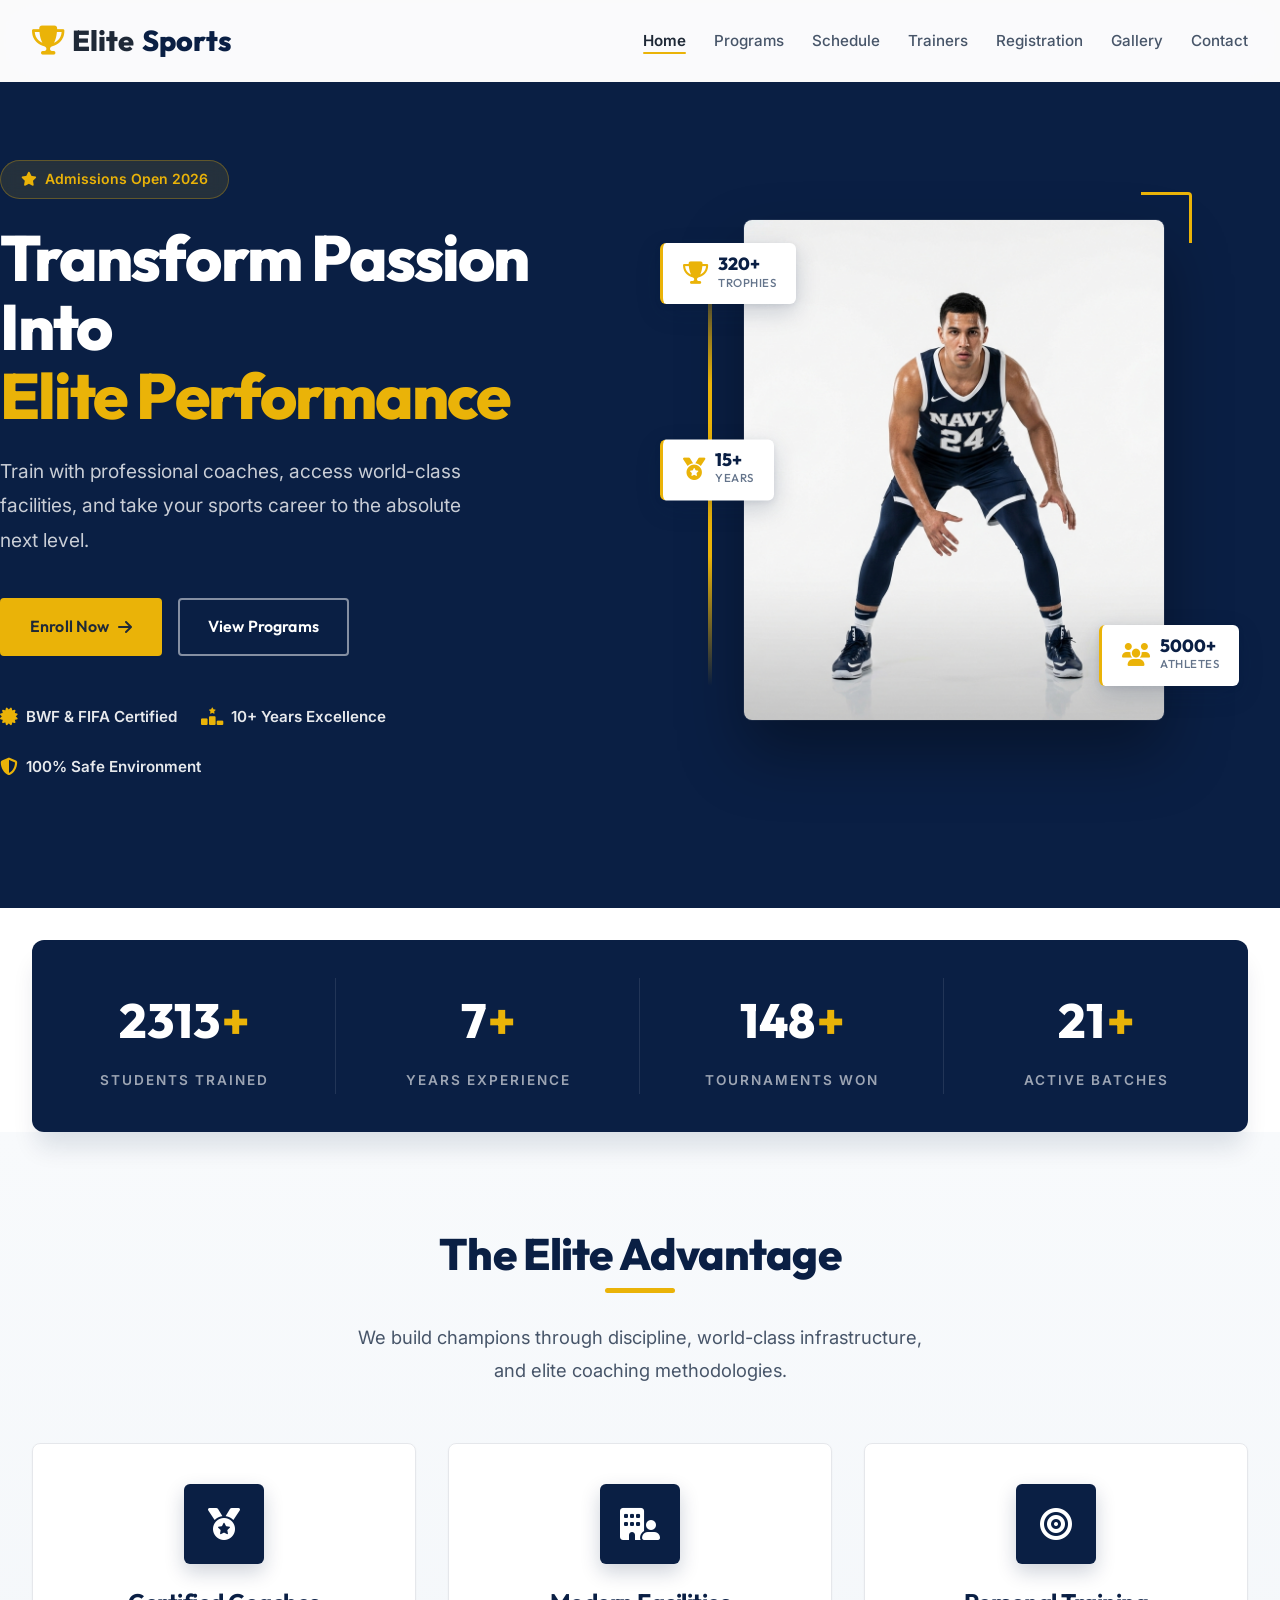
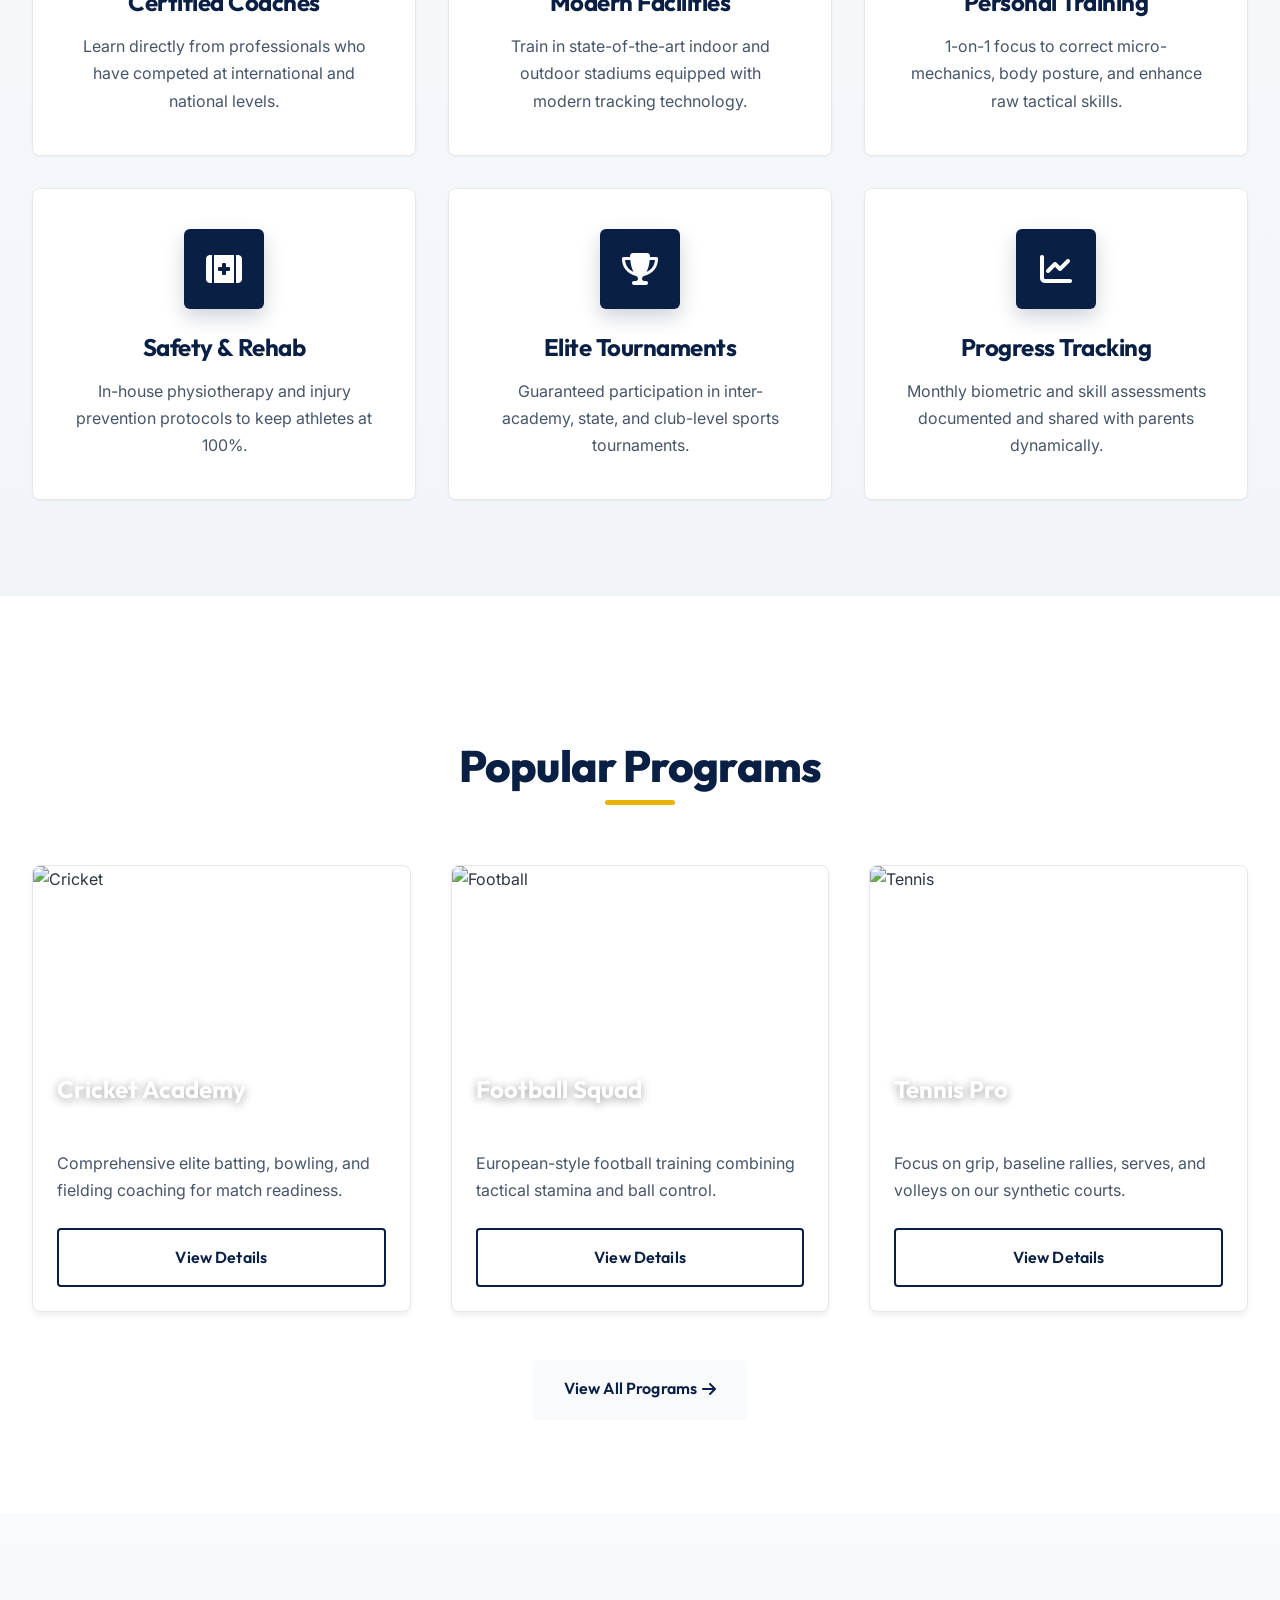
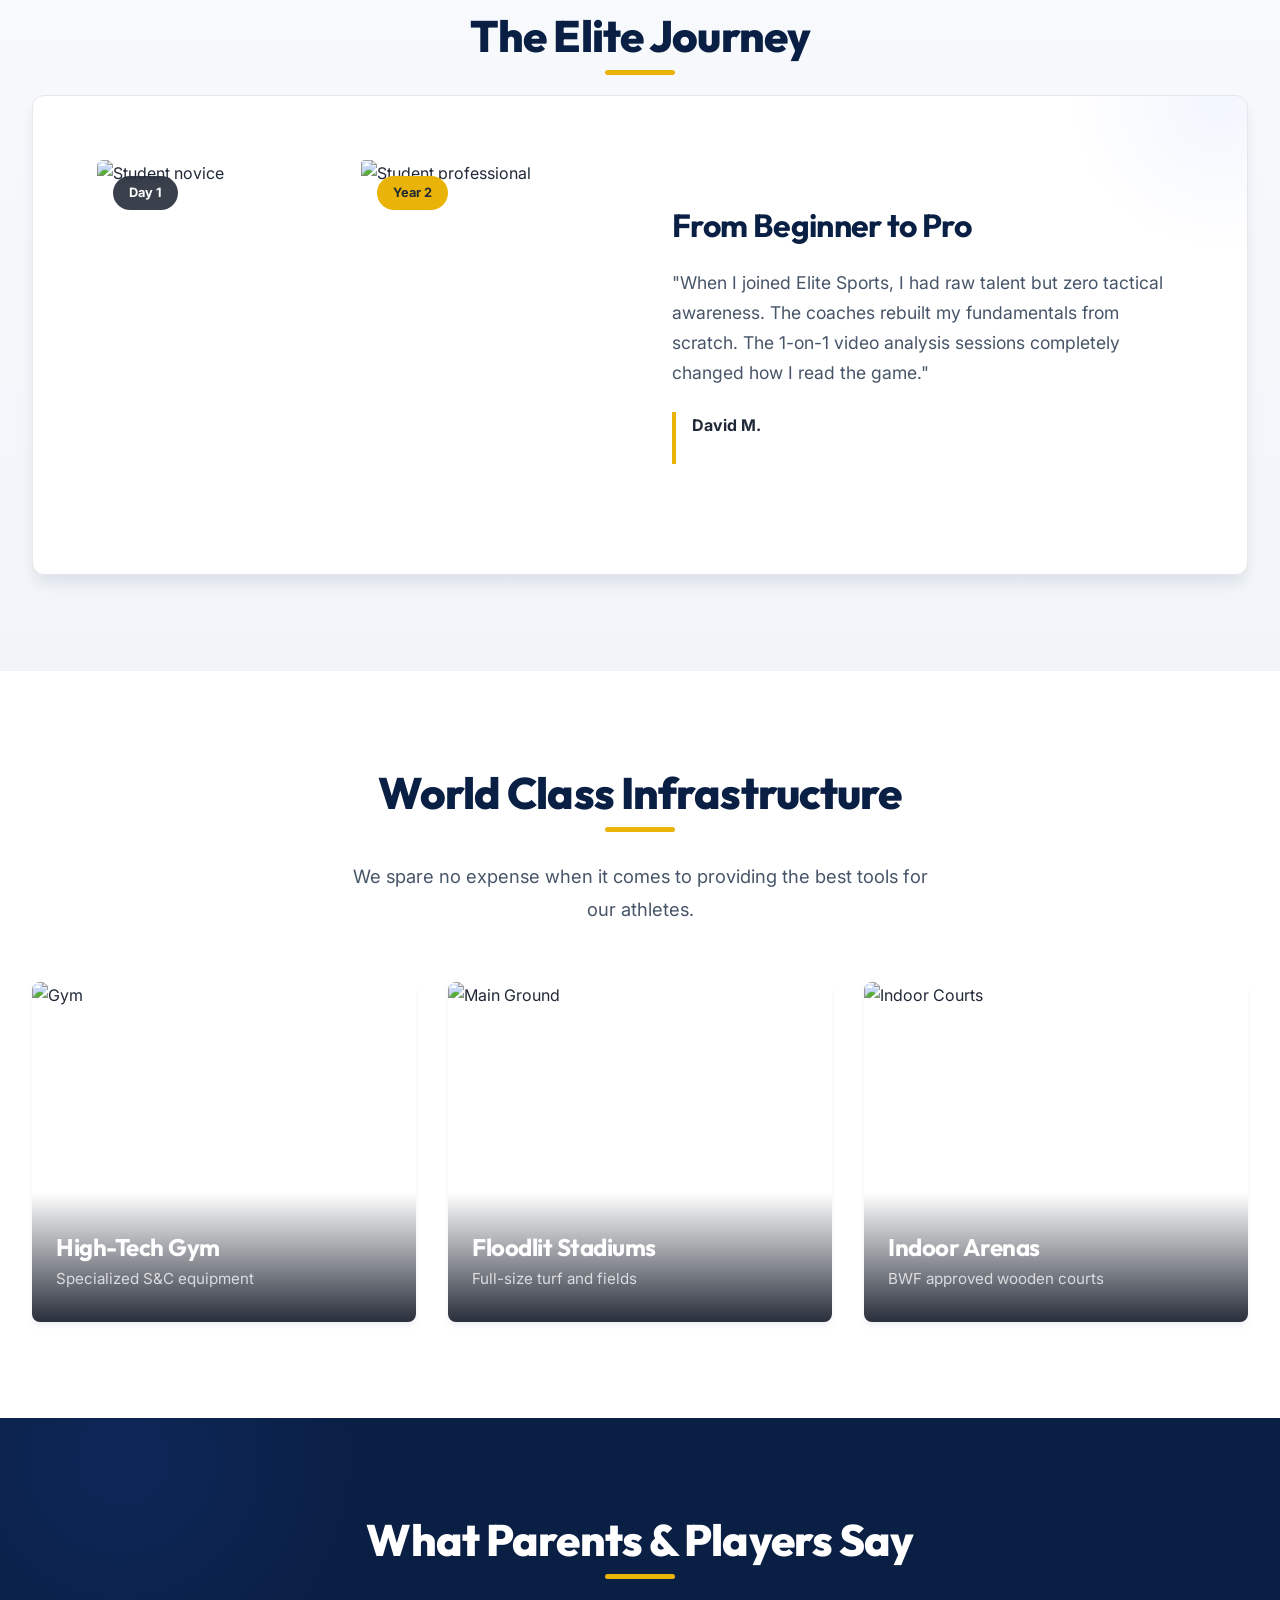
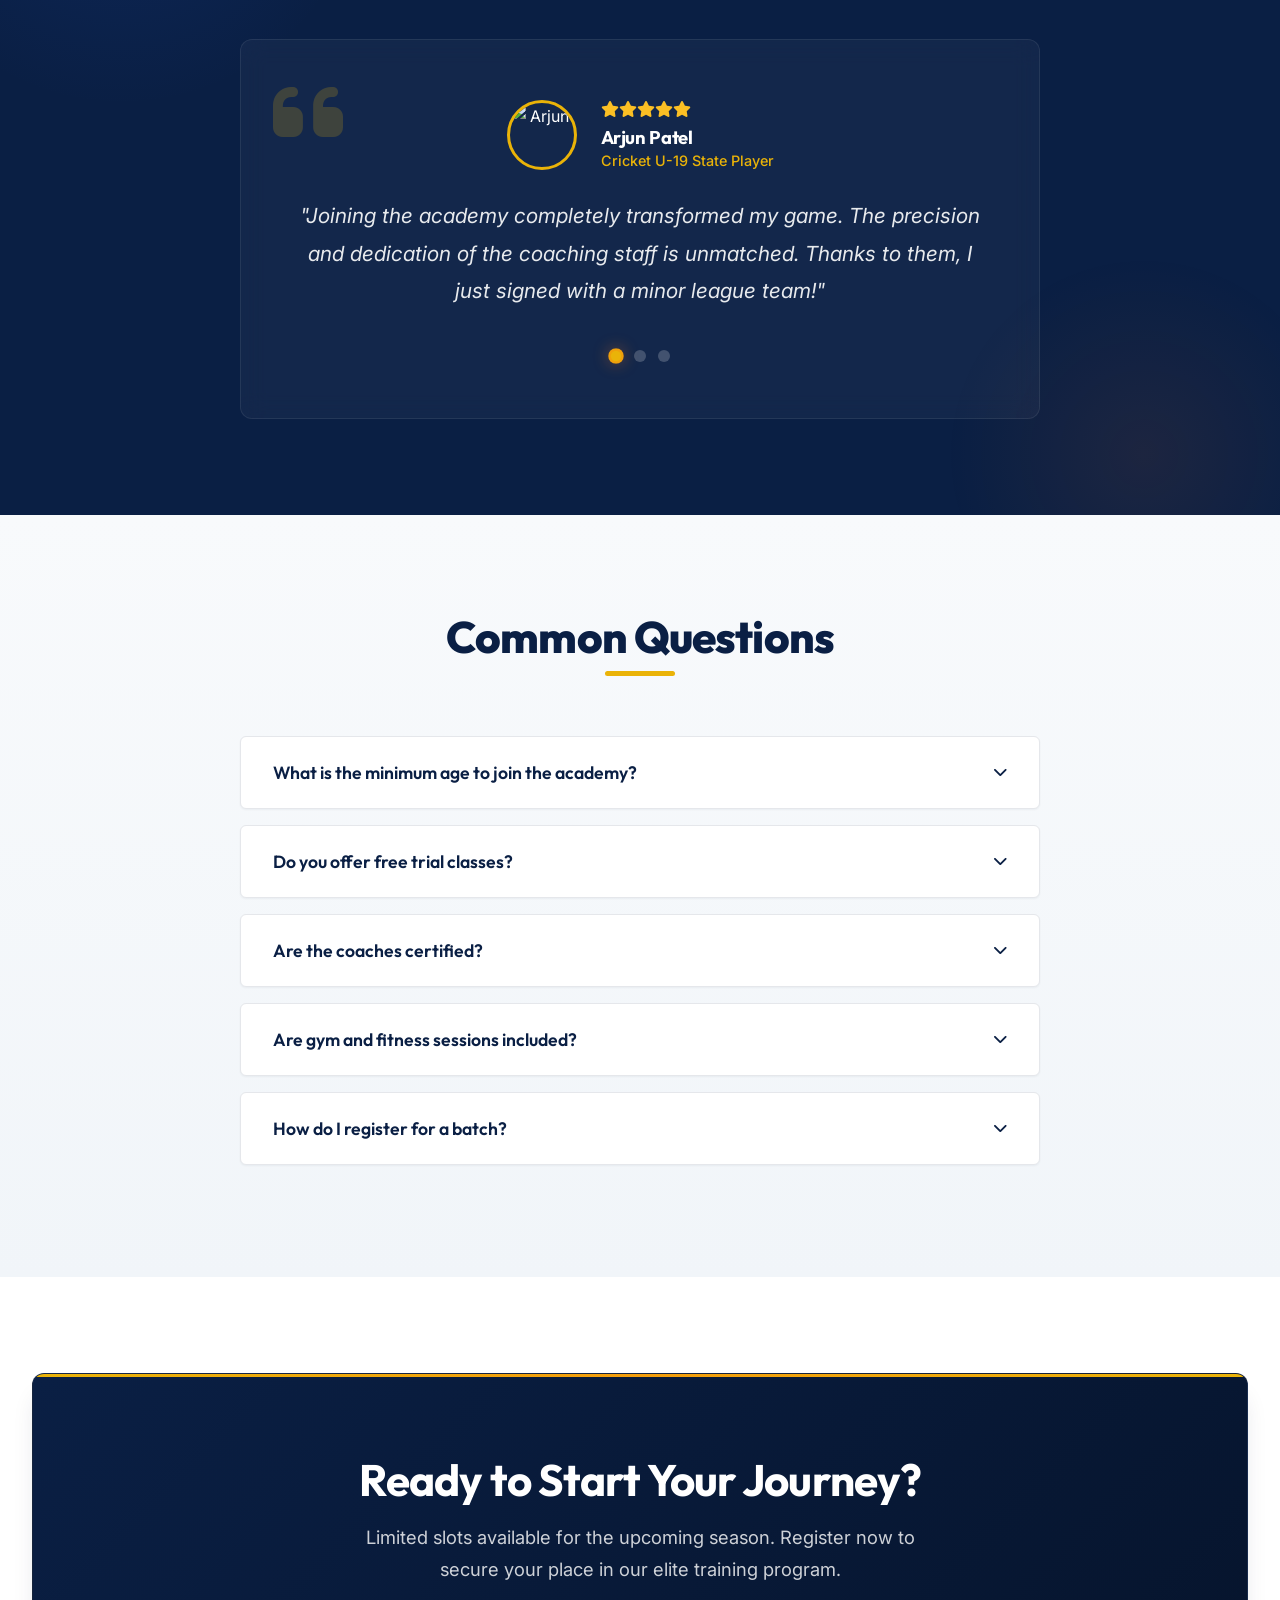
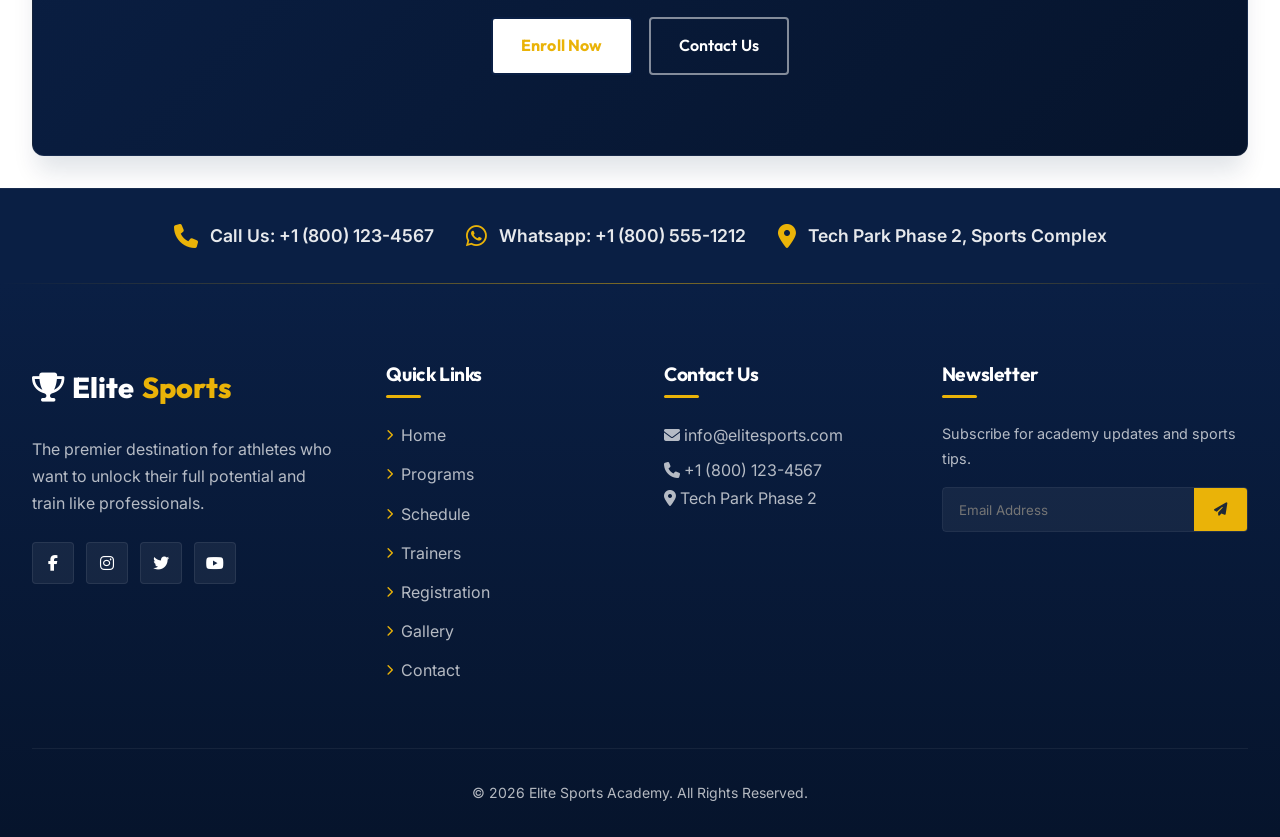
==== commit 686c016a: "responsivenes updated" ====
--- a/index.html
+++ b/index.html
@@ -1,14 +1,22 @@
 <!DOCTYPE html>
 <html lang="en">
+
 <head>
     <meta charset="UTF-8">
     <meta name="viewport" content="width=device-width, initial-scale=1.0">
     <title>Elite Sports Academy | Professional Training & Coaching</title>
-    <link rel="icon" href="data:image/svg+xml,<svg xmlns=%22http://www.w3.org/2000/svg%22 viewBox=%220 0 100 100%22><text y=%22.9em%22 font-size=%2290%22>🏆</text></svg>">
-    <meta name="description" content="Unlock your athletic potential at Elite Sports Academy. Professional coaching in Cricket, Football, Tennis, and more with state-of-the-art facilities.">
+    <link rel="icon"
+        href="data:image/svg+xml,<svg xmlns=%22http://www.w3.org/2000/svg%22 viewBox=%220 0 100 100%22><text y=%22.9em%22 font-size=%2290%22>🏆</text></svg>">
+    <meta name="description"
+        content="Unlock your athletic potential at Elite Sports Academy. Professional coaching in Cricket, Football, Tennis, and more with state-of-the-art facilities.">
     <link rel="stylesheet" href="style.css">
     <link rel="stylesheet" href="https://cdnjs.cloudflare.com/ajax/libs/font-awesome/6.4.0/css/all.min.css">
+    <link rel="preconnect" href="https://images.unsplash.com">
+    <link rel="preconnect" href="https://cdnjs.cloudflare.com">
+    <link rel="preconnect" href="https://fonts.googleapis.com">
+    <link rel="preconnect" href="https://fonts.gstatic.com" crossorigin>
 </head>
+
 <body>
 
     <!-- Shared Navbar -->
@@ -20,7 +28,7 @@
             <button class="mobile-toggle" id="mobile-toggle">
                 <span class="hamburger"></span>
             </button>
-                        <ul class="nav-links" id="nav-links">
+            <ul class="nav-links" id="nav-links">
                 <li><a href="index.html">Home</a></li>
                 <li><a href="programs.html">Programs</a></li>
                 <li><a href="schedule.html">Schedule</a></li>
@@ -36,19 +44,22 @@
     <section class="hero" id="home">
         <!-- Background Video -->
         <video autoplay loop muted playsinline class="hero-video">
-            <source src="https://assets.mixkit.co/videos/preview/mixkit-athlete-running-on-a-track-40762-large.mp4" type="video/mp4">
+            <source src="https://assets.mixkit.co/videos/preview/mixkit-athlete-running-on-a-track-40762-large.mp4"
+                type="video/mp4">
         </video>
         <div class="hero-overlay"></div>
-        
+
         <div class="container hero-layout">
             <!-- Left: Text Content -->
             <div class="hero-content reveal">
                 <span class="badge"><i class="fa-solid fa-star"></i> Admissions Open 2026</span>
                 <h1>Transform Passion Into <br><span>Elite Performance</span></h1>
-                <p>Train with professional coaches, access world-class facilities, and take your sports career to the absolute next level.</p>
-                
+                <p>Train with professional coaches, access world-class facilities, and take your sports career to the
+                    absolute next level.</p>
+
                 <div class="hero-btns">
-                    <a href="registration.html" class="btn btn-primary">Enroll Now <i class="fa-solid fa-arrow-right" style="margin-left: 8px;"></i></a>
+                    <a href="registration.html" class="btn btn-cta">Enroll Now <i class="fa-solid fa-arrow-right"
+                            style="margin-left: 8px;"></i></a>
                     <a href="programs.html" class="btn btn-outline">View Programs</a>
                 </div>
 
@@ -62,15 +73,27 @@
 
             <!-- Right: Athlete Image -->
             <div class="hero-image-wrap reveal-right">
-                <div class="hero-img-glow"></div>
-                <img src="assets/hero_athlete.png" alt="Elite Sports Athlete" class="hero-athlete-img">
+                <img src="assets/hero_athlete_pro.png" alt="Elite Sports Athlete" class="hero-athlete-img">
                 <div class="hero-img-badge hero-img-badge-1">
                     <i class="fa-solid fa-trophy"></i>
-                    <span>320+ Trophies</span>
+                    <div>
+                        <div style="font-size:1.1rem;font-weight:800;line-height:1;">320+</div>
+                        <div style="font-size:0.72rem;font-weight:500;color:#64748B;text-transform:uppercase;letter-spacing:.5px;">Trophies</div>
+                    </div>
                 </div>
                 <div class="hero-img-badge hero-img-badge-2">
                     <i class="fa-solid fa-users"></i>
-                    <span>5000+ Athletes</span>
+                    <div>
+                        <div style="font-size:1.1rem;font-weight:800;line-height:1;">5000+</div>
+                        <div style="font-size:0.72rem;font-weight:500;color:#64748B;text-transform:uppercase;letter-spacing:.5px;">Athletes</div>
+                    </div>
+                </div>
+                <div class="hero-img-badge hero-img-badge-3">
+                    <i class="fa-solid fa-medal"></i>
+                    <div>
+                        <div style="font-size:1.1rem;font-weight:800;line-height:1;">15+</div>
+                        <div style="font-size:0.72rem;font-weight:500;color:#64748B;text-transform:uppercase;letter-spacing:.5px;">Years</div>
+                    </div>
                 </div>
             </div>
         </div>
@@ -105,9 +128,10 @@
         <div class="container">
             <div class="section-header reveal">
                 <h2 class="section-title">The Elite Advantage</h2>
-                <p class="section-subtitle">We build champions through discipline, world-class infrastructure, and elite coaching methodologies.</p>
-            </div>
-            
+                <p class="section-subtitle">We build champions through discipline, world-class infrastructure, and elite
+                    coaching methodologies.</p>
+            </div>
+
             <div class="features-grid">
                 <div class="feature-card reveal">
                     <div class="feature-icon-wrapper"><i class="fa-solid fa-medal"></i></div>
@@ -117,7 +141,8 @@
                 <div class="feature-card reveal">
                     <div class="feature-icon-wrapper"><i class="fa-solid fa-building-user"></i></div>
                     <h3>Modern Facilities</h3>
-                    <p>Train in state-of-the-art indoor and outdoor stadiums equipped with modern tracking technology.</p>
+                    <p>Train in state-of-the-art indoor and outdoor stadiums equipped with modern tracking technology.
+                    </p>
                 </div>
                 <div class="feature-card reveal">
                     <div class="feature-icon-wrapper"><i class="fa-solid fa-bullseye"></i></div>
@@ -151,29 +176,39 @@
             </div>
             <div class="programs-grid">
                 <div class="program-card reveal">
-                    <div class="program-img"><img src="https://images.unsplash.com/photo-1540747913346-19e32dc3e97e?auto=format&fit=crop&w=600&q=80" alt="Cricket"><span class="program-category">Cricket Academy</span></div>
+                    <div class="program-img"><img loading="lazy"
+                            src="https://images.unsplash.com/photo-1540747913346-19e32dc3e97e?auto=format&fit=crop&w=600&q=80"
+                            alt="Cricket"><span class="program-category">Cricket Academy</span></div>
                     <div class="program-content">
-                        <p class="program-desc">Comprehensive elite batting, bowling, and fielding coaching for match readiness.</p>
-                        <a href="programs.html" class="btn btn-outline" style="color:var(--text-dark); border-color:var(--border);">View Details</a>
+                        <p class="program-desc">Comprehensive elite batting, bowling, and fielding coaching for match
+                            readiness.</p>
+                        <a href="programs.html" class="btn btn-outline">View Details</a>
                     </div>
                 </div>
                 <div class="program-card reveal">
-                    <div class="program-img"><img src="https://images.unsplash.com/photo-1579952363873-27f3bade9f55?auto=format&fit=crop&w=600&q=80" alt="Football"><span class="program-category">Football Squad</span></div>
+                    <div class="program-img"><img loading="lazy"
+                            src="https://images.unsplash.com/photo-1579952363873-27f3bade9f55?auto=format&fit=crop&w=600&q=80"
+                            alt="Football"><span class="program-category">Football Squad</span></div>
                     <div class="program-content">
-                        <p class="program-desc">European-style football training combining tactical stamina and ball control.</p>
-                        <a href="programs.html" class="btn btn-outline" style="color:var(--text-dark); border-color:var(--border);">View Details</a>
+                        <p class="program-desc">European-style football training combining tactical stamina and ball
+                            control.</p>
+                        <a href="programs.html" class="btn btn-outline">View Details</a>
                     </div>
                 </div>
                 <div class="program-card reveal">
-                    <div class="program-img"><img src="https://images.unsplash.com/photo-1560012057-4372e14c5085?auto=format&fit=crop&w=600&q=80" alt="Tennis"><span class="program-category">Tennis Pro</span></div>
+                    <div class="program-img"><img loading="lazy"
+                            src="https://images.unsplash.com/photo-1560012057-4372e14c5085?auto=format&fit=crop&w=600&q=80"
+                            alt="Tennis"><span class="program-category">Tennis Pro</span></div>
                     <div class="program-content">
-                        <p class="program-desc">Focus on grip, baseline rallies, serves, and volleys on our synthetic courts.</p>
-                        <a href="programs.html" class="btn btn-outline" style="color:var(--text-dark); border-color:var(--border);">View Details</a>
+                        <p class="program-desc">Focus on grip, baseline rallies, serves, and volleys on our synthetic
+                            courts.</p>
+                        <a href="programs.html" class="btn btn-outline">View Details</a>
                     </div>
                 </div>
             </div>
             <div class="text-center" style="margin-top: 3rem;">
-                <a href="programs.html" class="btn btn-secondary reveal">View All Programs <i class="fa-solid fa-arrow-right" style="margin-left: 5px;"></i></a>
+                <a href="programs.html" class="btn btn-secondary reveal">View All Programs <i
+                        class="fa-solid fa-arrow-right" style="margin-left: 5px;"></i></a>
             </div>
         </div>
     </section>
@@ -184,24 +219,31 @@
             <div class="section-header reveal" style="margin-bottom: 1rem;">
                 <h2 class="section-title">The Elite Journey</h2>
             </div>
-            
+
             <div class="transformation reveal">
                 <div class="transform-images">
                     <div class="transform-img-box">
                         <span class="transform-label before">Day 1</span>
-                        <img src="https://images.unsplash.com/photo-1526566762798-8fac9c07aa98?auto=format&fit=crop&w=600&q=80" alt="Student novice">
+                        <img loading="lazy"
+                            src="https://images.unsplash.com/photo-1526566762798-8fac9c07aa98?auto=format&fit=crop&w=600&q=80"
+                            alt="Student novice">
                     </div>
                     <div class="transform-img-box">
                         <span class="transform-label after">Year 2</span>
-                        <img src="https://images.unsplash.com/photo-1517836357463-d25dfeac3438?auto=format&fit=crop&w=600&q=80" alt="Student professional">
+                        <img loading="lazy"
+                            src="https://images.unsplash.com/photo-1517836357463-d25dfeac3438?auto=format&fit=crop&w=600&q=80"
+                            alt="Student professional">
                     </div>
                 </div>
                 <div class="transform-content">
                     <h3>From Beginner to Pro</h3>
-                    <p style="color: var(--text-muted); margin-bottom: 1.5rem; font-size: 1.1rem;">"When I joined Elite Sports, I had raw talent but zero tactical awareness. The coaches rebuilt my fundamentals from scratch. The 1-on-1 video analysis sessions completely changed how I read the game."</p>
+                    <p style="color: var(--text-muted); margin-bottom: 1.5rem; font-size: 1.1rem;">"When I joined Elite
+                        Sports, I had raw talent but zero tactical awareness. The coaches rebuilt my fundamentals from
+                        scratch. The 1-on-1 video analysis sessions completely changed how I read the game."</p>
                     <div style="padding-left: 1rem; border-left: 4px solid var(--cta);">
                         <strong>David M.</strong>
-                        <p style="color: var(--secondary); font-size: 0.9rem; font-weight: 600;">Signed with State Level U-19 Club</p>
+                        <p style="color: var(--secondary); font-size: 0.9rem; font-weight: 600;">Signed with State Level
+                            U-19 Club</p>
                     </div>
                 </div>
             </div>
@@ -213,26 +255,33 @@
         <div class="container">
             <div class="section-header reveal">
                 <h2 class="section-title">World Class Infrastructure</h2>
-                <p class="section-subtitle">We spare no expense when it comes to providing the best tools for our athletes.</p>
-            </div>
-            
+                <p class="section-subtitle">We spare no expense when it comes to providing the best tools for our
+                    athletes.</p>
+            </div>
+
             <div class="facilities-grid reveal">
                 <div class="facility-card">
-                    <img src="https://images.unsplash.com/photo-1534438327276-14e5300c3a48?auto=format&fit=crop&w=600&q=80" alt="Gym">
+                    <img loading="lazy"
+                        src="https://images.unsplash.com/photo-1534438327276-14e5300c3a48?auto=format&fit=crop&w=600&q=80"
+                        alt="Gym">
                     <div class="facility-overlay">
                         <h4>High-Tech Gym</h4>
                         <p>Specialized S&C equipment</p>
                     </div>
                 </div>
                 <div class="facility-card">
-                    <img src="https://images.unsplash.com/photo-1459865264687-595d652de67e?auto=format&fit=crop&w=600&q=80" alt="Main Ground">
+                    <img loading="lazy"
+                        src="https://images.unsplash.com/photo-1459865264687-595d652de67e?auto=format&fit=crop&w=600&q=80"
+                        alt="Main Ground">
                     <div class="facility-overlay">
                         <h4>Floodlit Stadiums</h4>
                         <p>Full-size turf and fields</p>
                     </div>
                 </div>
                 <div class="facility-card">
-                    <img src="https://images.unsplash.com/photo-1540747913346-19e32dc3e97e?auto=format&fit=crop&w=600&q=80" alt="Indoor Courts">
+                    <img loading="lazy"
+                        src="https://images.unsplash.com/photo-1540747913346-19e32dc3e97e?auto=format&fit=crop&w=600&q=80"
+                        alt="Indoor Courts">
                     <div class="facility-overlay">
                         <h4>Indoor Arenas</h4>
                         <p>BWF approved wooden courts</p>
@@ -249,17 +298,24 @@
                 <h2 class="section-title" style="color:#fff;">What Parents & Players Say</h2>
             </div>
             <div class="testimonial-slider reveal">
-                <i class="fa-solid fa-quote-left quote-icon" style="opacity: 0.2; font-size: 5rem; position:absolute; top:2rem; left:2rem;"></i>
+                <i class="fa-solid fa-quote-left quote-icon"
+                    style="opacity: 0.2; font-size: 5rem; position:absolute; top:2rem; left:2rem;"></i>
                 <div class="testimonial-content" id="testimonial-content">
                     <div class="testi-header">
-                        <img src="https://images.unsplash.com/photo-1507003211169-0a1dd7228f2d?auto=format&fit=crop&w=150&q=80" alt="Arjun" class="testi-img">
+                        <img loading="lazy"
+                            src="https://images.unsplash.com/photo-1507003211169-0a1dd7228f2d?auto=format&fit=crop&w=150&q=80"
+                            alt="Arjun" class="testi-img">
                         <div class="testi-info">
-                            <div class="rating"><i class="fa-solid fa-star"></i><i class="fa-solid fa-star"></i><i class="fa-solid fa-star"></i><i class="fa-solid fa-star"></i><i class="fa-solid fa-star"></i></div>
+                            <div class="rating"><i class="fa-solid fa-star"></i><i class="fa-solid fa-star"></i><i
+                                    class="fa-solid fa-star"></i><i class="fa-solid fa-star"></i><i
+                                    class="fa-solid fa-star"></i></div>
                             <h4 class="testimonial-author">Arjun Patel</h4>
                             <p class="testimonial-role">Cricket U-19 State Player</p>
                         </div>
                     </div>
-                    <p class="testimonial-text">"Joining the academy completely transformed my game. The precision and dedication of the coaching staff is unmatched. Thanks to them, I just signed with a minor league team!"</p>
+                    <p class="testimonial-text">"Joining the academy completely transformed my game. The precision and
+                        dedication of the coaching staff is unmatched. Thanks to them, I just signed with a minor league
+                        team!"</p>
                 </div>
                 <div class="slider-dots">
                     <div class="dot active" data-index="0"></div>
@@ -276,36 +332,46 @@
             <div class="section-header">
                 <h2 class="section-title">Common Questions</h2>
             </div>
-            
+
             <div class="faq-list">
                 <div class="faq-item">
-                    <button class="faq-question">What is the minimum age to join the academy? <i class="fa-solid fa-chevron-down"></i></button>
+                    <button class="faq-question">What is the minimum age to join the academy? <i
+                            class="fa-solid fa-chevron-down"></i></button>
                     <div class="faq-answer">
-                        <p>We accept students starting from 6 years old. Specialized beginner batches focus heavily on motor skills and having fun with the sport.</p>
+                        <p>We accept students starting from 6 years old. Specialized beginner batches focus heavily on
+                            motor skills and having fun with the sport.</p>
                     </div>
                 </div>
                 <div class="faq-item">
-                    <button class="faq-question">Do you offer free trial classes? <i class="fa-solid fa-chevron-down"></i></button>
+                    <button class="faq-question">Do you offer free trial classes? <i
+                            class="fa-solid fa-chevron-down"></i></button>
                     <div class="faq-answer">
-                        <p>Yes! We offer a one-day free trial assessment. This allows coaches to evaluate the player's level and place them in the correct training batch.</p>
+                        <p>Yes! We offer a one-day free trial assessment. This allows coaches to evaluate the player's
+                            level and place them in the correct training batch.</p>
                     </div>
                 </div>
                 <div class="faq-item">
-                    <button class="faq-question">Are the coaches certified? <i class="fa-solid fa-chevron-down"></i></button>
+                    <button class="faq-question">Are the coaches certified? <i
+                            class="fa-solid fa-chevron-down"></i></button>
                     <div class="faq-answer">
-                        <p>Absolutely. All our head coaches hold minimum Level 2/3 certifications from their corresponding international sporting bodies (BWF, ICC, FIFA, etc.).</p>
+                        <p>Absolutely. All our head coaches hold minimum Level 2/3 certifications from their
+                            corresponding international sporting bodies (BWF, ICC, FIFA, etc.).</p>
                     </div>
                 </div>
                 <div class="faq-item">
-                    <button class="faq-question">Are gym and fitness sessions included? <i class="fa-solid fa-chevron-down"></i></button>
+                    <button class="faq-question">Are gym and fitness sessions included? <i
+                            class="fa-solid fa-chevron-down"></i></button>
                     <div class="faq-answer">
-                        <p>For players aged 15 and above, strength and conditioning is a core part of the syllabus at no extra mandatory fee.</p>
+                        <p>For players aged 15 and above, strength and conditioning is a core part of the syllabus at no
+                            extra mandatory fee.</p>
                     </div>
                 </div>
                 <div class="faq-item">
-                    <button class="faq-question">How do I register for a batch? <i class="fa-solid fa-chevron-down"></i></button>
+                    <button class="faq-question">How do I register for a batch? <i
+                            class="fa-solid fa-chevron-down"></i></button>
                     <div class="faq-answer">
-                        <p>You can start by filling out the Enrollment form on our website. Our admissions team will call you to schedule the initial trial.</p>
+                        <p>You can start by filling out the Enrollment form on our website. Our admissions team will
+                            call you to schedule the initial trial.</p>
                     </div>
                 </div>
             </div>
@@ -317,9 +383,11 @@
         <div class="container">
             <div class="cta-banner reveal">
                 <h2>Ready to Start Your Journey?</h2>
-                <p>Limited slots available for the upcoming season. Register now to secure your place in our elite training program.</p>
+                <p>Limited slots available for the upcoming season. Register now to secure your place in our elite
+                    training program.</p>
                 <div style="display:flex; gap:1rem; justify-content:center;">
-                    <a href="registration.html" class="btn btn-primary" style="background:#fff; color:var(--cta);">Enroll Now</a>
+                    <a href="registration.html" class="btn btn-primary"
+                        style="background:#fff; color:var(--cta);">Enroll Now</a>
                     <a href="contact.html" class="btn btn-outline">Contact Us</a>
                 </div>
             </div>
@@ -344,13 +412,19 @@
         <div class="container">
             <div class="footer-grid">
                 <div class="footer-about">
-                    <a href="index.html" class="footer-logo"><i class="fa-solid fa-trophy"></i> Elite<span>Sports</span></a>
-                    <p style="margin-bottom: 1.5rem;">The premier destination for athletes who want to unlock their full potential and train like professionals.</p>
+                    <a href="index.html" class="footer-logo"><i class="fa-solid fa-trophy"></i>
+                        Elite<span>Sports</span></a>
+                    <p style="margin-bottom: 1.5rem;">The premier destination for athletes who want to unlock their full
+                        potential and train like professionals.</p>
                     <div class="social-links">
-                        <a href="https://facebook.com/elitesports" target="_blank" class="social-link" aria-label="Facebook"><i class="fa-brands fa-facebook-f"></i></a>
-                        <a href="https://instagram.com/elitesports" target="_blank" class="social-link" aria-label="Instagram"><i class="fa-brands fa-instagram"></i></a>
-                        <a href="https://twitter.com/elitesports" target="_blank" class="social-link" aria-label="Twitter"><i class="fa-brands fa-twitter"></i></a>
-                        <a href="https://youtube.com/elitesports" target="_blank" class="social-link" aria-label="YouTube"><i class="fa-brands fa-youtube"></i></a>
+                        <a href="https://facebook.com/elitesports" target="_blank" class="social-link"
+                            aria-label="Facebook"><i class="fa-brands fa-facebook-f"></i></a>
+                        <a href="https://instagram.com/elitesports" target="_blank" class="social-link"
+                            aria-label="Instagram"><i class="fa-brands fa-instagram"></i></a>
+                        <a href="https://twitter.com/elitesports" target="_blank" class="social-link"
+                            aria-label="Twitter"><i class="fa-brands fa-twitter"></i></a>
+                        <a href="https://youtube.com/elitesports" target="_blank" class="social-link"
+                            aria-label="YouTube"><i class="fa-brands fa-youtube"></i></a>
                     </div>
                 </div>
                 <div class="footer-links-col">
@@ -373,18 +447,22 @@
                 </div>
                 <div class="footer-links-col">
                     <h4 class="footer-title">Newsletter</h4>
-                    <p style="margin-bottom: 1rem; font-size: 0.9rem;">Subscribe for academy updates and sports tips.</p>
-                    <form class="newsletter-form validate-form" onsubmit="event.preventDefault(); alert('Subscribed successfully!');">
+                    <p style="margin-bottom: 1rem; font-size: 0.9rem;">Subscribe for academy updates and sports tips.
+                    </p>
+                    <form class="newsletter-form validate-form"
+                        onsubmit="event.preventDefault(); alert('Subscribed successfully!');">
                         <input type="email" placeholder="Email Address" required>
                         <button type="submit" aria-label="Subscribe"><i class="fa-solid fa-paper-plane"></i></button>
                     </form>
                 </div>
             </div>
-            <div class="footer-bottom"><p>&copy; 2026 Elite Sports Academy. All Rights Reserved.</p></div>
+            <div class="footer-bottom">
+                <p>&copy; 2026 Elite Sports Academy. All Rights Reserved.</p>
+            </div>
         </div>
     </footer>
 
-    <script src="script.js"></script>
+    <script src="script.js" defer></script>
     <script>
         // Update the slider logic specially for the new testimonial layout on homepage
         document.addEventListener('DOMContentLoaded', () => {
@@ -398,8 +476,8 @@
 
                 const contentDiv = document.getElementById('testimonial-content');
                 const dots = document.querySelectorAll('.dot');
-                if(!dots.length) return;
-                
+                if (!dots.length) return;
+
                 let currentSlide = 0;
                 let slideInterval;
 
@@ -408,7 +486,7 @@
                     setTimeout(() => {
                         contentDiv.innerHTML = `
                             <div class="testi-header">
-                                <img src="${testimonials[index].img}" alt="${testimonials[index].author}" class="testi-img">
+                                <img loading="lazy" src="${testimonials[index].img}" alt="${testimonials[index].author}" class="testi-img">
                                 <div class="testi-info">
                                     <div class="rating"><i class="fa-solid fa-star"></i><i class="fa-solid fa-star"></i><i class="fa-solid fa-star"></i><i class="fa-solid fa-star"></i><i class="fa-solid fa-star"></i></div>
                                     <h4 class="testimonial-author">${testimonials[index].author}</h4>
@@ -420,7 +498,7 @@
                         contentDiv.style.opacity = 1;
                     }, 300);
                     dots.forEach(dot => dot.classList.remove('active'));
-                    if(dots[index]) dots[index].classList.add('active');
+                    if (dots[index]) dots[index].classList.add('active');
                 };
 
                 const nextSlide = () => {
@@ -442,4 +520,5 @@
         });
     </script>
 </body>
-</html>
+
+</html>
--- a/style.css
+++ b/style.css
@@ -1,75 +1,56 @@
 @import url('https://fonts.googleapis.com/css2?family=Inter:wght@300;400;500;600;700&family=Outfit:wght@400;500;600;700;800&display=swap');
 
 :root {
-  /* ✨ Vibrant Sports Brand Colors — Deep Purple + Electric Teal + Coral */
-  --primary: #1A0533;
-  --primary-light: #2d0a52;
-  --secondary: #00C9B1;
-  --secondary-light: #2dd4bf;
-  --cta: #FF5C6A;
-  --cta-hover: #e04455;
-  --accent: #FFCA28;
-  --accent-glow: rgba(255, 202, 40, 0.35);
+  /* âœ¨ Professional Sports Brand Colors â€” Navy, White, Silver & Gold */
+  --primary: #0A1F44;
+  --primary-hover: #06142C;
+  --secondary: #FFFFFF;
+  --secondary-light: #F8FAFC;
+  --cta: #EAB308;
+  --cta-hover: #CA8A04;
+  --accent: #64748B;
+  --accent-glow: transparent;
   
-  --bg-main: #F5F3FF;
+  --bg-main: #FFFFFF;
   --bg-card: #FFFFFF;
-  --bg-glass: rgba(255, 255, 255, 0.72);
+  --bg-glass: rgba(255, 255, 255, 0.95);
   --text-light: #FFFFFF;
-  --text-muted: #6B7280;
-  --text-dark: #1A0533;
-  --border: #E5E0F5;
-  --border-glass: rgba(255,255,255,0.22);
+  --text-muted: #475569;
+  --text-dark: #1F2937;
+  --border: #E5E7EB;
+  --border-glass: rgba(0,0,0,0.05);
   
-  --gradient-nav: rgba(26, 5, 51, 0.94);
-  --gradient-hero: linear-gradient(135deg, #1A0533 0%, #3b0764 45%, #00C9B1 100%);
-  --gradient-card: linear-gradient(180deg, rgba(26, 5, 51, 0) 0%, rgba(26, 5, 51, 0.92) 100%);
-  --gradient-premium: linear-gradient(135deg, #FF5C6A 0%, #a855f7 100%);
-  --gradient-blue: linear-gradient(135deg, #00C9B1 0%, #7c3aed 100%);
+  --gradient-nav: rgba(255, 255, 255, 0.98);
+  --gradient-hero: linear-gradient(135deg, #0A1F44 0%, #06142C 100%);
+  --gradient-card: linear-gradient(180deg, rgba(255, 255, 255, 0) 0%, rgba(255, 255, 255, 1) 100%);
+  --gradient-premium: #EAB308;
+  --gradient-blue: #0A1F44;
   
-  --shadow-sm: 0 1px 3px rgba(26, 5, 51, 0.07), 0 1px 2px rgba(26,5,51,0.04);
-  --shadow-md: 0 4px 14px rgba(26, 5, 51, 0.1), 0 2px 6px rgba(26,5,51,0.05);
-  --shadow-lg: 0 20px 40px rgba(26, 5, 51, 0.12), 0 8px 16px rgba(26,5,51,0.07);
-  --shadow-xl: 0 25px 50px -12px rgba(26, 5, 51, 0.25);
-  --shadow-glow: 0 0 30px rgba(255, 92, 106, 0.5);
-  --shadow-blue-glow: 0 0 30px rgba(0, 201, 177, 0.45);
+  --shadow-sm: 0 1px 2px rgba(10, 31, 68, 0.05);
+  --shadow-md: 0 4px 6px -1px rgba(10, 31, 68, 0.08);
+  --shadow-lg: 0 10px 15px -3px rgba(10, 31, 68, 0.1);
+  --shadow-xl: 0 20px 25px -5px rgba(10, 31, 68, 0.12);
+  --shadow-glow: none;
+  --shadow-blue-glow: none;
   
   --font-sans: 'Inter', sans-serif;
   --font-heading: 'Outfit', sans-serif;
-  --transition: all 0.35s cubic-bezier(0.4, 0, 0.2, 1);
-  --transition-bounce: all 0.4s cubic-bezier(0.34, 1.56, 0.64, 1);
-  --radius-sm: 0.5rem;
-  --radius-md: 1rem;
-  --radius-lg: 1.5rem;
-  --radius-xl: 2rem;
-}
-
-/* ═══════════════════════════════════════════
+  --transition: all 0.2s ease-in-out;
+  --transition-bounce: all 0.2s ease-in-out;
+  --radius-sm: 0.25rem;
+  --radius-md: 0.375rem;
+  --radius-lg: 0.5rem;
+  --radius-xl: 0.75rem;
+}
+
+/* â•â•â•â•â•â•â•â•â•â•â•â•â•â•â•â•â•â•â•â•â•â•â•â•â•â•â•â•â•â•â•â•â•â•â•â•â•â•â•â•â•â•â•
    GLOBAL KEYFRAMES & ANIMATIONS
-═══════════════════════════════════════════ */
-@keyframes float { 0%, 100% { transform: translateY(0); } 50% { transform: translateY(-10px); } }
-@keyframes float-slow { 0%, 100% { transform: translateY(0) rotate(0deg); } 50% { transform: translateY(-18px) rotate(3deg); } }
-@keyframes pulse-glow { 0%, 100% { box-shadow: 0 0 20px rgba(255,92,106,0.3); } 50% { box-shadow: 0 0 40px rgba(255,92,106,0.6); } }
-@keyframes teal-glow { 0%, 100% { box-shadow: 0 0 20px rgba(0,201,177,0.3); } 50% { box-shadow: 0 0 50px rgba(0,201,177,0.7); } }
-@keyframes shimmer { 0% { background-position: -200% 0; } 100% { background-position: 200% 0; } }
-@keyframes gradient-shift { 0% { background-position: 0% 50%; } 50% { background-position: 100% 50%; } 100% { background-position: 0% 50%; } }
+â•â•â•â•â•â•â•â•â•â•â•â•â•â•â•â•â•â•â•â•â•â•â•â•â•â•â•â•â•â•â•â•â•â•â•â•â•â•â•â•â•â•â• */
 @keyframes fadeInUp { from { opacity: 0; transform: translateY(40px); } to { opacity: 1; transform: translateY(0); } }
 @keyframes fadeInLeft { from { opacity: 0; transform: translateX(-40px); } to { opacity: 1; transform: translateX(0); } }
 @keyframes fadeInRight { from { opacity: 0; transform: translateX(40px); } to { opacity: 1; transform: translateX(0); } }
 @keyframes fadeInDown { from { opacity: 0; transform: translateY(-30px); } to { opacity: 1; transform: translateY(0); } }
-@keyframes spin-slow { 0% { transform: rotate(0deg); } 100% { transform: rotate(360deg); } }
-@keyframes scale-in { from { opacity: 0; transform: scale(0.8); } to { opacity: 1; transform: scale(1); } }
-@keyframes bounce-in { 0% { opacity: 0; transform: scale(0.3); } 50% { opacity: 1; transform: scale(1.08); } 70% { transform: scale(0.97); } 100% { transform: scale(1); } }
-@keyframes ripple { 0% { transform: scale(0); opacity: 1; } 100% { transform: scale(4); opacity: 0; } }
-@keyframes neon-pulse { 0%, 100% { text-shadow: 0 0 6px rgba(0,201,177,0.5), 0 0 12px rgba(0,201,177,0.3); } 50% { text-shadow: 0 0 12px rgba(0,201,177,0.9), 0 0 30px rgba(0,201,177,0.6), 0 0 50px rgba(0,201,177,0.4); } }
-@keyframes orbit { 0% { transform: rotate(0deg) translateX(60px) rotate(0deg); } 100% { transform: rotate(360deg) translateX(60px) rotate(-360deg); } }
-@keyframes sweep-left { 0% { transform: translateX(-100%); opacity: 0; } 100% { transform: translateX(0); opacity: 1; } }
-@keyframes sweep-right { 0% { transform: translateX(100%); opacity: 0; } 100% { transform: translateX(0); opacity: 1; } }
-@keyframes card-lift { 0% { transform: translateY(0) scale(1); box-shadow: var(--shadow-md); } 100% { transform: translateY(-14px) scale(1.02); box-shadow: var(--shadow-xl); } }
-@keyframes border-dance { 0% { background-position: 0% 50%; } 100% { background-position: 300% 50%; } }
-@keyframes blob { 0%, 100% { border-radius: 60% 40% 30% 70% / 60% 30% 70% 40%; } 50% { border-radius: 30% 60% 70% 40% / 50% 60% 30% 60%; } }
-@keyframes particle-rise { 0% { transform: translateY(0) scale(1); opacity: 0.8; } 100% { transform: translateY(-120px) scale(0); opacity: 0; } }
-@keyframes text-slide { 0% { opacity: 0; transform: translateY(100%); } 100% { opacity: 1; transform: translateY(0); } }
-@keyframes underline-grow { from { width: 0; } to { width: 100%; } }
+@keyframes scale-in { from { opacity: 0; transform: scale(0.95); } to { opacity: 1; transform: scale(1); } }
 @keyframes ping { 0% { transform: scale(1); opacity: 1; } 75%, 100% { transform: scale(2.2); opacity: 0; } }
 
 * { margin: 0; padding: 0; box-sizing: border-box; }
@@ -79,14 +60,14 @@
 a { text-decoration: none; color: inherit; }
 ul { list-style: none; }
 img { max-width: 100%; height: auto; display: block; }
-::selection { background: var(--secondary); color: #fff; }
+::selection { background: var(--primary); color: #fff; }
 
 .container { width: 95%; max-width: 1440px; margin: 0 auto; }
 .section-padding { padding: 6rem 0; }
 .text-center { text-align: center; }
-.bg-light { background: linear-gradient(180deg, #EDE9FE 0%, #F5F3FF 100%); position: relative; }
-
-/* ── Reveal Animation Variants ── */
+.bg-light { background: linear-gradient(180deg, #F8FAFC 0%, #F1F5F9 100%); position: relative; }
+
+/* â”€â”€ Reveal Animation Variants â”€â”€ */
 .reveal { opacity: 0; transform: translateY(40px); transition: opacity 0.8s cubic-bezier(0.4,0,0.2,1), transform 0.8s cubic-bezier(0.4,0,0.2,1); }
 .reveal.active { opacity: 1; transform: translateY(0); }
 .reveal-left { opacity: 0; transform: translateX(-50px); transition: opacity 0.8s cubic-bezier(0.4,0,0.2,1), transform 0.8s cubic-bezier(0.4,0,0.2,1); }
@@ -106,36 +87,28 @@
 
 /* Shimmer text effect */
 .shimmer-text {
-  background: linear-gradient(90deg, var(--primary) 0%, var(--secondary) 40%, #a855f7 60%, var(--primary) 100%);
-  background-size: 200% auto;
-  -webkit-background-clip: text;
-  -webkit-text-fill-color: transparent;
-  background-clip: text;
-  animation: shimmer 3s linear infinite;
+  color: var(--primary);
 }
 
 /* Animated ping dot (live indicator) */
 .ping-dot { position: relative; display: inline-block; width: 10px; height: 10px; }
-.ping-dot::before { content: ''; position: absolute; inset: 0; background: var(--secondary); border-radius: 50%; animation: ping 1.5s cubic-bezier(0,0,0.2,1) infinite; }
-.ping-dot::after { content: ''; position: absolute; inset: 0; background: var(--secondary); border-radius: 50%; }
+.ping-dot::before { content: ''; position: absolute; inset: 0; background: #EAB308; border-radius: 50%; animation: ping 1.5s cubic-bezier(0,0,0.2,1) infinite; }
+.ping-dot::after { content: ''; position: absolute; inset: 0; background: #EAB308; border-radius: 50%; }
 
 /* Animated gradient border card */
-.glow-border { position: relative; }
-.glow-border::before { content: ''; position: absolute; inset: -2px; border-radius: inherit; background: linear-gradient(90deg, var(--secondary), #a855f7, var(--cta), var(--secondary)); background-size: 300% 100%; animation: border-dance 3s linear infinite; z-index: -1; }
+.glow-border { position: relative; border: 1px solid var(--border); }
+.glow-border::before { display: none; }
 
 /* Hero ambient blobs */
-.hero-blob { position: absolute; border-radius: 50%; filter: blur(70px); animation: blob 8s ease-in-out infinite; pointer-events: none; }
-.hero-blob-1 { width: 450px; height: 450px; background: rgba(168,85,247,0.18); top: -10%; right: 5%; animation-delay: 0s; }
-.hero-blob-2 { width: 350px; height: 350px; background: rgba(0,201,177,0.14); bottom: 5%; right: 25%; animation-delay: -3s; }
-.hero-blob-3 { width: 250px; height: 250px; background: rgba(255,92,106,0.12); top: 30%; right: 55%; animation-delay: -5s; }
+.hero-blob { display: none; }
 
 /* Floating particles */
-.particle { position: absolute; border-radius: 50%; pointer-events: none; animation: particle-rise linear infinite; }
+.particle { display: none; }
 
 
 /* Page Header Banner (for internal pages) */
-.page-header { background: var(--gradient-hero); background-size: 200% 200%; animation: gradient-shift 8s ease infinite; color: var(--text-light); padding: 9rem 0 4.5rem; text-align: center; position: relative; overflow: hidden; }
-.page-header::before { content: ''; position: absolute; top: -50%; right: -20%; width: 600px; height: 600px; background: radial-gradient(circle, rgba(37,99,235,0.15) 0%, transparent 70%); border-radius: 50%; }
+.page-header { background: linear-gradient(135deg, #0A1F44 0%, #06142C 100%); color: var(--text-light); padding: 9rem 0 4.5rem; text-align: center; position: relative; overflow: hidden; }
+.page-header::before { content: ''; position: absolute; top: 0; left: 0; width: 100%; height: 3px; background: linear-gradient(90deg, transparent, var(--cta), transparent); }
 .page-header::after { display: none; }
 
 .page-header h1 { font-size: 3.5rem; margin-bottom: 1rem; font-weight: 800; text-shadow: 0 2px 20px rgba(0,0,0,0.3); }
@@ -146,31 +119,33 @@
 /* Section Headers */
 .section-header { margin-bottom: 3.5rem; text-align: center; }
 .section-title { font-size: 2.75rem; color: var(--primary); margin-bottom: 1rem; position: relative; display: inline-block; font-weight: 800; }
-.section-title::after { content: ''; position: absolute; bottom: -12px; left: 50%; transform: translateX(-50%); width: 70px; height: 5px; background: var(--gradient-premium); border-radius: 3px; }
+.section-title::after { content: ''; position: absolute; bottom: -12px; left: 50%; transform: translateX(-50%); width: 70px; height: 5px; background: var(--cta); border-radius: 3px; }
 .section-subtitle { color: var(--text-muted); font-size: 1.15rem; max-width: 600px; margin: 1.5rem auto 0; line-height: 1.8; }
 
 /* Buttons */
 .btn { display: inline-flex; align-items: center; justify-content: center; padding: 0.85rem 1.75rem; border-radius: var(--radius-sm); font-weight: 600; font-size: 1rem; cursor: pointer; transition: var(--transition-bounce); border: none; font-family: var(--font-heading); letter-spacing: 0.01em; position: relative; overflow: hidden; }
 .btn::after { content: ''; position: absolute; top: 50%; left: 50%; width: 0; height: 0; background: rgba(255,255,255,0.15); border-radius: 50%; transform: translate(-50%, -50%); transition: width 0.6s ease, height 0.6s ease; }
 .btn:active::after { width: 300px; height: 300px; }
-.btn-primary { background: var(--gradient-premium); color: var(--text-light); box-shadow: 0 4px 15px rgba(249, 115, 22, 0.35); }
-.btn-primary:hover { transform: translateY(-3px); box-shadow: var(--shadow-glow); }
-.btn-secondary { background: var(--gradient-blue); color: var(--text-light); box-shadow: 0 4px 15px rgba(37, 99, 235, 0.3); }
-.btn-secondary:hover { transform: translateY(-3px); box-shadow: var(--shadow-blue-glow); }
-.btn-outline { background-color: transparent; border: 2px solid var(--text-light); color: var(--text-light); backdrop-filter: blur(4px); }
-.btn-outline:hover { background-color: var(--text-light); color: var(--primary); transform: translateY(-3px); }
+.btn-primary { background: var(--primary); color: #FFFFFF; box-shadow: var(--shadow-sm); border: 2px solid var(--primary); font-weight: 700; }
+.btn-primary:hover { transform: translateY(-1px); box-shadow: var(--shadow-md); background: var(--primary-hover); border-color: var(--primary-hover); color: #FFFFFF; }
+.btn-secondary { background: var(--secondary-light); color: var(--primary); box-shadow: var(--shadow-sm); border: 2px solid var(--secondary-light); }
+.btn-secondary:hover { transform: translateY(-1px); box-shadow: var(--shadow-md); background: var(--border); border-color: var(--border); color: var(--primary); }
+.btn-cta { background: var(--cta); color: var(--text-dark); box-shadow: var(--shadow-sm); border: 2px solid var(--cta); }
+.btn-cta:hover { transform: translateY(-1px); box-shadow: var(--shadow-md); background: var(--cta-hover); border-color: var(--cta-hover); }
+.btn-outline { background-color: transparent; border: 2px solid var(--primary); color: var(--primary); }
+.btn-outline:hover { background-color: var(--primary); color: #FFFFFF; transform: translateY(-3px); font-weight: 700; }
 
 /* Navbar */
 .navbar { position: fixed; top: 0; left: 0; width: 100%; padding: 1rem 0; z-index: 1000; transition: var(--transition); background: var(--gradient-nav); backdrop-filter: blur(20px) saturate(180%); -webkit-backdrop-filter: blur(20px) saturate(180%); border-bottom: 1px solid rgba(255,255,255,0.06); }
 .nav-container { display: flex; justify-content: space-between; align-items: center; }
-.logo { font-family: var(--font-heading); font-size: 1.8rem; font-weight: 800; color: var(--text-light); display: flex; align-items: center; gap: 0.5rem; }
-.logo i { background: var(--gradient-premium); -webkit-background-clip: text; -webkit-text-fill-color: transparent; background-clip: text; }
-.logo span { background: var(--gradient-premium); -webkit-background-clip: text; -webkit-text-fill-color: transparent; background-clip: text; }
+.logo { font-family: var(--font-heading); font-size: 1.8rem; font-weight: 800; color: var(--text-dark); display: flex; align-items: center; gap: 0.5rem; }
+.logo i { color: var(--cta); }
+.logo span { color: var(--primary); }
 .nav-links { display: flex; gap: 1.75rem; align-items: center; }
-.nav-links a { color: rgba(255, 255, 255, 0.7); font-weight: 500; transition: var(--transition); font-size: 0.95rem; position: relative; padding-bottom: 4px; }
+.nav-links a { color: var(--text-muted); font-weight: 500; transition: var(--transition); font-size: 0.95rem; position: relative; padding-bottom: 4px; }
 .nav-links a::after { content: ''; position: absolute; bottom: 0; left: 0; width: 0; height: 2px; background: var(--cta); transition: width 0.3s ease; border-radius: 2px; }
 .nav-links a:hover::after, .nav-links a.active::after { width: 100%; }
-.nav-links a:hover, .nav-links a.active { color: var(--text-light); font-weight: 600; border-bottom: none; }
+.nav-links a:hover, .nav-links a.active { color: var(--text-dark); font-weight: 600; border-bottom: none; }
 .nav-links .btn { color: var(--text-light); border-bottom: none; padding-bottom: 0.85rem; }
 .nav-links .btn::after { background: rgba(255,255,255,0.1); }
 .nav-links .btn:hover { border-bottom: none; }
@@ -185,18 +160,23 @@
 
 /* Hero Section */
 .hero { position: relative; min-height: 100vh; display: flex; background-color: var(--primary); color: var(--text-light); padding: 10rem 0 8rem; overflow: hidden; }
-.hero-overlay { position: absolute; top: 0; left: 0; width: 100%; height: 100%; background: linear-gradient(90deg, var(--primary) 30%, rgba(26,5,51,0.75) 65%, rgba(0,201,177,0.1) 100%); }
+.hero-overlay { position: absolute; top: 0; left: 0; width: 100%; height: 100%; background: linear-gradient(90deg, var(--primary) 30%, rgba(10,31,68,0.75) 65%, rgba(10,31,68,0.1) 100%); }
 
 /* Hero two-column layout */
 .hero-layout { display: flex; justify-content: space-between; align-items: center; gap: 3rem; width: 100%; }
 
 .hero-content { position: relative; z-index: 2; flex: 1; max-width: 600px; }
-.badge { display: inline-flex; align-items: center; gap: 0.5rem; background: rgba(255,202,40,0.12); color: var(--accent); padding: 0.4rem 1.25rem; border-radius: 2rem; font-size: 0.875rem; font-weight: 600; margin-bottom: 1.5rem; border: 1px solid rgba(255,202,40,0.3); backdrop-filter: blur(8px); animation: float 4s ease-in-out infinite; }
+.badge { display: inline-flex; align-items: center; gap: 0.5rem; background: rgba(234, 179, 8, 0.12); color: var(--cta); padding: 0.4rem 1.25rem; border-radius: 2rem; font-size: 0.875rem; font-weight: 600; margin-bottom: 1.5rem; border: 1px solid rgba(234, 179, 8, 0.3); backdrop-filter: blur(8px); animation: none; }
 .hero h1 { font-size: 4rem; font-weight: 800; line-height: 1.08; margin-bottom: 1.5rem; letter-spacing: -0.03em; }
-.hero h1 span { background: var(--gradient-blue); -webkit-background-clip: text; -webkit-text-fill-color: transparent; background-clip: text; }
+.hero h1 span { color: var(--cta); }
 .hero p { font-size: 1.2rem; color: rgba(255, 255, 255, 0.78); margin-bottom: 2.5rem; max-width: 500px; line-height: 1.8; }
 .hero-btns { display: flex; gap: 1rem; flex-wrap: wrap; }
-.hero-btns .btn-primary { animation: pulse-glow 3s ease-in-out infinite; }
+.hero-btns .btn-primary { animation: none; }
+/* Buttons inside dark sections need white styling */
+.hero .btn-secondary, .cta-banner .btn-secondary { background: transparent; color: #fff; border-color: rgba(255,255,255,0.6); }
+.hero .btn-secondary:hover, .cta-banner .btn-secondary:hover { background: rgba(255,255,255,0.12); color: #fff; border-color: #fff; }
+.hero .btn-outline, .cta-banner .btn-outline { background: transparent; color: #fff; border-color: rgba(255,255,255,0.5); }
+.hero .btn-outline:hover, .cta-banner .btn-outline:hover { background: rgba(255,255,255,0.12); color: #fff; border-color: #fff; }
 
 /* Hero right image */
 .hero-image-wrap {
@@ -204,63 +184,77 @@
   z-index: 2;
   flex: 0 0 auto;
   display: flex;
-  align-items: flex-end;
+  align-items: center;
   justify-content: center;
-  min-height: 520px;
+  min-height: 540px;
+  width: 460px;
+  margin-right: 6rem;
 }
 
 .hero-athlete-img {
   width: 100%;
-  max-width: 480px;
-  height: 560px;
+  max-width: 420px;
+  height: 500px;
   object-fit: cover;
   object-position: top center;
-  border-radius: var(--radius-xl);
+  border-radius: var(--radius-lg);
   position: relative;
   z-index: 2;
-  animation: float-slow 6s ease-in-out infinite;
-  filter: drop-shadow(0 30px 60px rgba(0,201,177,0.25));
-  border: 2px solid rgba(0,201,177,0.2);
-}
-
-/* Glow orb behind the image */
-.hero-img-glow {
+  animation: none;
+  box-shadow: 0 32px 64px rgba(0,0,0,0.35), 0 0 0 1px rgba(255,255,255,0.08);
+  border: none;
+  display: block;
+}
+
+/* Gold accent line left of image */
+.hero-image-wrap::before {
+  content: '';
   position: absolute;
-  width: 420px;
-  height: 420px;
-  border-radius: 50%;
-  background: radial-gradient(circle, rgba(0,201,177,0.25) 0%, rgba(168,85,247,0.15) 50%, transparent 75%);
-  top: 50%;
-  left: 50%;
-  transform: translate(-50%, -50%);
-  z-index: 1;
-  animation: teal-glow 4s ease-in-out infinite;
-  filter: blur(30px);
-}
-
-/* Floating stat badges on the image */
+  left: -16px;
+  top: 10%;
+  height: 80%;
+  width: 4px;
+  background: linear-gradient(180deg, transparent, var(--cta) 30%, var(--cta) 70%, transparent);
+  border-radius: 4px;
+  z-index: 3;
+}
+/* Decorative corner bracket top-right */
+.hero-image-wrap::after {
+  content: '';
+  position: absolute;
+  top: -8px;
+  right: -8px;
+  width: 48px;
+  height: 48px;
+  border-top: 3px solid var(--cta);
+  border-right: 3px solid var(--cta);
+  border-radius: 0 var(--radius-sm) 0 0;
+  z-index: 4;
+}
+
+/* Stat badge cards on the image */
 .hero-img-badge {
   position: absolute;
-  z-index: 3;
-  background: rgba(255,255,255,0.1);
-  backdrop-filter: blur(14px);
-  border: 1px solid rgba(255,255,255,0.2);
+  z-index: 4;
+  background: #FFFFFF;
+  border: none;
   border-radius: var(--radius-md);
   padding: 0.75rem 1.25rem;
   display: flex;
   align-items: center;
-  gap: 0.6rem;
-  color: #fff;
+  gap: 0.65rem;
+  color: var(--primary);
   font-weight: 700;
   font-size: 0.9rem;
   font-family: var(--font-heading);
   white-space: nowrap;
-  box-shadow: 0 8px 24px rgba(0,0,0,0.2);
-}
-.hero-img-badge i { font-size: 1.2rem; color: var(--accent); }
-.hero-img-badge-1 { top: 10%; left: -8%; animation: float 5s ease-in-out infinite; }
-.hero-img-badge-2 { bottom: 12%; right: -6%; animation: float 5s ease-in-out infinite reverse; animation-delay: -2s; }
-
+  box-shadow: 0 8px 24px rgba(10,31,68,0.18), 0 2px 6px rgba(10,31,68,0.08);
+  border-left: 3px solid var(--cta);
+}
+.hero-img-badge i { font-size: 1.4rem; color: var(--cta); flex-shrink: 0; }
+.hero-img-badge-1 { top: 8%; left: -14%; }
+.hero-img-badge-2 { bottom: 10%; right: -12%; }
+.hero-img-badge-3 { top: 50%; left: -14%; transform: translateY(-50%); }
 
 
 /* Features List / Why Choose Us */
@@ -268,8 +262,8 @@
 .feature-card { background: var(--bg-glass); backdrop-filter: blur(10px); padding: 2.5rem; border-radius: var(--radius-lg); text-align: center; box-shadow: var(--shadow-sm); transition: var(--transition-bounce); border: 1px solid var(--border); position: relative; overflow: hidden; }
 .feature-card::before { content: ''; position: absolute; top: 0; left: -100%; width: 100%; height: 100%; background: linear-gradient(90deg, transparent, rgba(37,99,235,0.03), transparent); transition: left 0.6s ease; }
 .feature-card:hover::before { left: 100%; }
-.feature-card:hover { transform: translateY(-8px); box-shadow: var(--shadow-lg); border-color: rgba(37,99,235,0.3); }
-.feature-icon-wrapper { width: 80px; height: 80px; background: var(--gradient-blue); color: #fff; margin: 0 auto 1.5rem; border-radius: var(--radius-md); display: flex; justify-content: center; align-items: center; font-size: 2rem; box-shadow: 0 8px 20px rgba(37,99,235,0.25); transition: var(--transition-bounce); }
+.feature-card:hover { transform: translateY(-8px); box-shadow: var(--shadow-lg); border-color: rgba(10,31,68,0.2); }
+.feature-icon-wrapper { width: 80px; height: 80px; background: var(--primary); color: #fff; margin: 0 auto 1.5rem; border-radius: var(--radius-md); display: flex; justify-content: center; align-items: center; font-size: 2rem; box-shadow: 0 8px 20px rgba(10,31,68,0.2); transition: var(--transition-bounce); }
 .feature-card:hover .feature-icon-wrapper { transform: scale(1.1) rotate(-5deg); }
 .feature-card h3 { font-size: 1.5rem; color: var(--primary); margin-bottom: 1rem; }
 .feature-card p { color: var(--text-muted); }
@@ -285,12 +279,12 @@
 .video-modal-content { width: 90%; max-width: 900px; position: relative; }
 .video-modal-content video { width: 100%; border-radius: var(--radius-lg); box-shadow: 0 20px 50px rgba(0,0,0,0.5); }
 .video-modal-close { position: absolute; top: -50px; right: 0; font-size: 2.5rem; color: #fff; cursor: pointer; transition: 0.3s; }
-.video-modal-close:hover { color: var(--accent); }
+.video-modal-close:hover { color: var(--cta); }
 .video-modal-title { margin-top: 1rem; color: #fff; font-family: var(--font-heading); font-size: 1.5rem; font-weight: 700; text-align: center; }
 .stat-item:not(:last-child)::after { content: ''; position: absolute; right: 0; top: 20%; height: 60%; width: 1px; background: rgba(255,255,255,0.1); }
 .stat-item:hover { background: rgba(37,99,235,0.1); }
 .stat-number { font-family: var(--font-heading); font-size: 3rem; font-weight: 800; color: #fff; margin-bottom: 0.5rem; display: flex; justify-content: center; align-items: center; }
-.stat-number::after { content: '+'; background: var(--gradient-premium); -webkit-background-clip: text; -webkit-text-fill-color: transparent; background-clip: text; margin-left: 2px; }
+.stat-number::after { content: '+'; color: var(--cta); margin-left: 2px; }
 .stat-label { color: rgba(255,255,255,0.6); font-weight: 600; font-size: 0.85rem; text-transform: uppercase; letter-spacing: 2px; }
 
 /* Programs Cards Grid */
@@ -306,20 +300,20 @@
 .program-desc { color: var(--text-muted); margin-bottom: 1.5rem; flex: 1; }
 .program-list { margin-bottom: 1.5rem; }
 .program-list li { display: flex; align-items: center; gap: 0.5rem; margin-bottom: 0.5rem; color: var(--text-dark); font-size: 0.95rem; }
-.program-list li i { color: var(--accent); }
+.program-list li i { color: var(--cta); }
 .program-details { display: grid; grid-template-columns: 1fr 1fr; gap: 1rem; margin-bottom: 1.5rem; background: var(--bg-main); padding: 1rem; border-radius: 0.5rem; }
 .detail-item { display: flex; flex-direction: column; }
 .detail-label { font-size: 0.75rem; color: var(--text-muted); text-transform: uppercase; font-weight: 600; }
 .detail-value { font-weight: 600; color: var(--text-dark); }
 .program-footer { display: flex; justify-content: space-between; align-items: center; padding-top: 1.25rem; border-top: 1px solid var(--border); margin-top: auto; }
-.program-fee { font-size: 1.25rem; font-weight: 700; color: var(--secondary); }
+.program-fee { font-size: 1.25rem; font-weight: 700; color: var(--primary); }
 .program-fee span { font-size: 0.875rem; color: var(--text-muted); font-weight: 400; }
 
 /* FAQ Section */
 .faq-container { max-width: 800px; margin: 0 auto; }
 .faq-item { background: var(--bg-card); border: 1px solid var(--border); border-radius: 0.5rem; margin-bottom: 1rem; box-shadow: var(--shadow-sm); overflow: hidden; }
 .faq-question { padding: 1.5rem; width: 100%; text-align: left; background: none; border: none; font-size: 1.1rem; font-weight: 600; color: var(--primary); font-family: var(--font-heading); cursor: pointer; display: flex; justify-content: space-between; align-items: center; }
-.faq-question i { transition: var(--transition); color: var(--secondary); }
+.faq-question i { transition: var(--transition); color: var(--primary); }
 .faq-item.active .faq-question i { transform: rotate(180deg); }
 .faq-answer { max-height: 0; overflow: hidden; transition: max-height 0.3s ease; background: var(--bg-main); }
 .faq-answer p { padding: 0 1.5rem 1.5rem; color: var(--text-muted); }
@@ -328,14 +322,14 @@
 /* Schedule Section */
 .filters { display: flex; justify-content: center; gap: 1rem; margin-bottom: 3rem; flex-wrap: wrap; }
 .filter-btn { background: var(--bg-card); border: 1px solid var(--border); color: var(--text-muted); padding: 0.5rem 1.5rem; border-radius: 2rem; cursor: pointer; transition: var(--transition); font-family: var(--font-sans); font-weight: 600; }
-.filter-btn:hover, .filter-btn.active { background: var(--secondary); border-color: var(--secondary); color: var(--text-light); }
+.filter-btn:hover, .filter-btn.active { background: var(--primary); border-color: var(--primary); color: var(--text-light); }
 .schedule-table-wrap { background: var(--bg-card); border-radius: 1rem; overflow: hidden; color: var(--text-dark); box-shadow: var(--shadow-md); }
 .schedule-table { width: 100%; border-collapse: collapse; }
 .schedule-table th, .schedule-table td { padding: 1.25rem 1.5rem; text-align: left; border-bottom: 1px solid var(--border); }
 .schedule-table th { background-color: var(--primary); font-family: var(--font-heading); font-weight: 600; color: var(--text-light); }
 .schedule-table tr:hover td { background-color: rgba(248, 250, 252, 0.8); }
 .schedule-table tr:last-child td { border-bottom: none; }
-.sport-badge { display: inline-block; padding: 0.25rem 0.75rem; border-radius: 1rem; font-size: 0.75rem; font-weight: 600; background: rgba(37, 99, 235, 0.1); color: var(--secondary); }
+.sport-badge { display: inline-block; padding: 0.25rem 0.75rem; border-radius: 1rem; font-size: 0.75rem; font-weight: 600; background: rgba(37, 99, 235, 0.1); color: var(--primary); }
 .notice-box { background: rgba(249, 115, 22, 0.1); border-left: 4px solid var(--cta); padding: 1.5rem; border-radius: 0 0.5rem 0.5rem 0; margin-top: 3rem; }
 .notice-box h4 { color: var(--cta-hover); margin-bottom: 0.5rem; font-size: 1.25rem; }
 .notice-box p { color: var(--text-dark); }
@@ -343,22 +337,22 @@
 /* Trainers Section */
 .trainers-grid { display: grid; grid-template-columns: repeat(auto-fit, minmax(280px, 1fr)); gap: 2.5rem; }
 .trainer-card { background: var(--bg-card); border-radius: 1rem; overflow: hidden; box-shadow: var(--shadow-sm); transition: var(--transition); border: 1px solid var(--border); }
-.trainer-card:hover { transform: translateY(-5px); box-shadow: var(--shadow-lg); border-color: var(--secondary); }
+.trainer-card:hover { transform: translateY(-5px); box-shadow: var(--shadow-lg); border-color: var(--primary); }
 .trainer-img { height: 350px; background-color: var(--primary); position: relative; overflow: hidden; }
 /* Gradients for dynamic trainer display */
-.trainer-img.t1 { background: linear-gradient(135deg, #1A0533, #7c3aed); }
-.trainer-img.t2 { background: linear-gradient(135deg, #003d36, #00C9B1); }
-.trainer-img.t3 { background: linear-gradient(135deg, #3b0764, #a855f7); }
-.trainer-img.t4 { background: linear-gradient(135deg, #7c1d1d, #FF5C6A); }
-.trainer-img.t5 { background: linear-gradient(135deg, #1A0533, #00C9B1); }
-.trainer-img.t6 { background: linear-gradient(135deg, #4a1a00, #FFCA28); }
+.trainer-img.t1 { background: linear-gradient(135deg, #0F172A, #2563EB); }
+.trainer-img.t2 { background: linear-gradient(135deg, #1E293B, #06B6D4); }
+.trainer-img.t3 { background: linear-gradient(135deg, #0F172A, #EA580C); }
+.trainer-img.t4 { background: linear-gradient(135deg, #1E293B, #F59E0B); }
+.trainer-img.t5 { background: linear-gradient(135deg, #0F172A, #3B82F6); }
+.trainer-img.t6 { background: linear-gradient(135deg, #1E293B, #2563EB); }
 .trainer-img img { width: 100%; height: 100%; object-fit: cover; }
 .trainer-info { padding: 1.5rem; }
 .trainer-name { font-family: var(--font-heading); font-size: 1.5rem; color: var(--primary); margin-bottom: 0.25rem; }
-.trainer-role { color: var(--secondary); font-weight: 600; font-size: 0.95rem; margin-bottom: 1rem; }
+.trainer-role { color: var(--primary); font-weight: 600; font-size: 0.95rem; margin-bottom: 1rem; }
 .trainer-stats { border-top: 1px solid var(--border); padding-top: 1rem; margin-top: 1rem; }
 .t-stat { display: flex; align-items: center; gap: 0.5rem; margin-bottom: 0.5rem; font-size: 0.9rem; color: var(--text-dark); }
-.t-stat i { color: var(--accent); width: 20px; text-align: center; }
+.t-stat i { color: var(--primary); width: 20px; text-align: center; }
 .trainer-quote { font-style: italic; color: var(--text-muted); font-size: 0.9rem; margin-top: 1rem; padding: 1rem; background: var(--bg-main); border-radius: 0.5rem; }
 .methodology-box { display: flex; align-items: center; gap: 4rem; background: var(--bg-card); padding: 4rem; border-radius: 1rem; box-shadow: var(--shadow-md); margin-bottom: 4rem; }
 .methodology-content { flex: 1; }
@@ -369,12 +363,12 @@
 .testimonials::before { content: ''; position: absolute; top: -30%; left: -10%; width: 500px; height: 500px; background: radial-gradient(circle, rgba(37,99,235,0.12) 0%, transparent 70%); border-radius: 50%; }
 .testimonials::after { content: ''; position: absolute; bottom: -20%; right: -5%; width: 400px; height: 400px; background: radial-gradient(circle, rgba(249,115,22,0.08) 0%, transparent 70%); border-radius: 50%; }
 .testimonials .section-title { color: var(--text-light); }
-.testimonials .section-title::after { background: var(--gradient-premium); }
+.testimonials .section-title::after { background: var(--cta); }
 .testimonial-slider { max-width: 800px; margin: 0 auto; position: relative; background: rgba(255, 255, 255, 0.04); border: 1px solid rgba(255, 255, 255, 0.08); padding: 3.5rem; border-radius: var(--radius-xl); text-align: center; backdrop-filter: blur(12px); }
-.quote-icon { font-size: 3rem; background: var(--gradient-blue); -webkit-background-clip: text; -webkit-text-fill-color: transparent; background-clip: text; margin-bottom: 1.5rem; }
+.quote-icon { font-size: 3rem; color: var(--cta); margin-bottom: 1.5rem; }
 .testimonial-text { font-size: 1.3rem; font-style: italic; margin-bottom: 2rem; color: rgba(255, 255, 255, 0.9); line-height: 1.8; }
 .testimonial-author { font-weight: 700; color: var(--text-light); font-family: var(--font-heading); font-size: 1.15rem; }
-.testimonial-role { color: var(--accent); font-size: 0.9rem; font-weight: 500; }
+.testimonial-role { color: var(--cta); font-size: 0.9rem; font-weight: 500; }
 .slider-dots { display: flex; justify-content: center; gap: 0.75rem; margin-top: 2.5rem; }
 .dot { width: 12px; height: 12px; border-radius: 50%; background-color: rgba(255, 255, 255, 0.2); cursor: pointer; transition: var(--transition-bounce); border: 2px solid transparent; }
 .dot.active { background-color: var(--cta); transform: scale(1.3); border-color: rgba(249,115,22,0.3); box-shadow: 0 0 12px rgba(249,115,22,0.4); }
@@ -385,7 +379,7 @@
 .registration-form-wrap { flex: 1.5; background: var(--bg-card); padding: 3rem; border-radius: 1.5rem; box-shadow: var(--shadow-lg); border: 1px solid var(--border); }
 .step-list { margin-top: 2rem; border-left: 2px solid var(--border); padding-left: 2rem; }
 .step-item { position: relative; margin-bottom: 2rem; }
-.step-item::before { content: ''; position: absolute; left: -2.65rem; top: 0; width: 20px; height: 20px; border-radius: 50%; background: var(--secondary); border: 4px solid var(--bg-main); box-shadow: 0 0 0 2px var(--secondary); }
+.step-item::before { content: ''; position: absolute; left: -2.65rem; top: 0; width: 20px; height: 20px; border-radius: 50%; background: var(--primary); border: 4px solid var(--bg-main); box-shadow: 0 0 0 2px var(--primary); }
 .step-item:last-child { margin-bottom: 0; }
 .step-item h4 { color: var(--primary); font-size: 1.25rem; margin-bottom: 0.5rem; }
 .step-item p { color: var(--text-muted); }
@@ -394,14 +388,14 @@
 .form-group { margin-bottom: 1.25rem; }
 .form-group label { display: block; color: var(--text-dark); font-weight: 600; margin-bottom: 0.5rem; font-size: 0.95rem; }
 .form-control { width: 100%; padding: 0.8rem 1rem; border: 1px solid var(--border); border-radius: 0.5rem; font-family: var(--font-sans); font-size: 1rem; transition: var(--transition); background-color: #F8FAFC; }
-.form-control:focus { outline: none; border-color: var(--secondary); box-shadow: 0 0 0 3px rgba(37, 99, 235, 0.1); background-color: #fff; }
+.form-control:focus { outline: none; border-color: var(--primary); box-shadow: 0 0 0 3px rgba(10, 31, 68, 0.08); background-color: #fff; }
 textarea.form-control { resize: vertical; min-height: 100px; }
 .submit-btn { width: 100%; margin-top: 1rem; padding: 1.25rem; font-size: 1.1rem; }
 
 /* Call to Action Banner */
-.cta-banner { background: var(--gradient-hero); background-size: 200% 200%; animation: gradient-shift 6s ease infinite; color: var(--text-light); border-radius: var(--radius-xl); padding: 5rem 4rem; text-align: center; box-shadow: var(--shadow-xl); position: relative; overflow: hidden; }
-.cta-banner::before { content: ''; position: absolute; top: -40%; left: -10%; width: 350px; height: 350px; background: rgba(249,115,22,0.15); border-radius: 50%; filter: blur(60px); animation: float 6s ease-in-out infinite; }
-.cta-banner::after { content: ''; position: absolute; bottom: -30%; right: -5%; width: 300px; height: 300px; background: rgba(37, 99, 235, 0.2); border-radius: 50%; filter: blur(50px); animation: float 8s ease-in-out infinite reverse; }
+.cta-banner { background: linear-gradient(135deg, #0A1F44 0%, #06142C 100%); color: var(--text-light); border-radius: var(--radius-xl); padding: 5rem 4rem; text-align: center; box-shadow: var(--shadow-xl); position: relative; overflow: hidden; border: 1px solid rgba(255,255,255,0.06); }
+.cta-banner::before { content: ''; position: absolute; top: 0; left: 0; width: 100%; height: 3px; background: linear-gradient(90deg, var(--cta), #F59E0B, var(--cta)); }
+.cta-banner::after { display: none; }
 .cta-banner h2 { font-size: 2.75rem; margin-bottom: 1rem; position: relative; z-index: 1; }
 .cta-banner p { font-size: 1.15rem; color: rgba(255, 255, 255, 0.8); margin-bottom: 2rem; max-width: 600px; margin-inline: auto; position: relative; z-index: 1; }
 .cta-banner .btn { position: relative; z-index: 1; }
@@ -417,7 +411,7 @@
 .gallery-item:hover .gallery-overlay { opacity: 1; }
 .gallery-overlay h4 { color: var(--text-light); font-size: 1.25rem; transform: translateY(20px); transition: transform 0.3s ease; }
 .gallery-item:hover .gallery-overlay h4 { transform: translateY(0); }
-.gallery-overlay p { color: var(--accent); font-size: 0.9rem; transform: translateY(20px); transition: transform 0.4s ease; }
+.gallery-overlay p { color: var(--cta); font-size: 0.9rem; transform: translateY(20px); transition: transform 0.4s ease; }
 .gallery-item:hover .gallery-overlay p { transform: translateY(0); }
 
 /* Lightbox */
@@ -440,17 +434,17 @@
 .map-full iframe { width: 100%; height: 100%; border: none; filter: grayscale(20%); }
 
 /* Footer */
-.footer { background: linear-gradient(180deg, #0d0118 0%, #1A0533 100%); color: rgba(255, 255, 255, 0.7); padding: 5rem 0 2rem; margin-top: 0; position: relative; overflow: hidden; }
-.footer::before { content: ''; position: absolute; top: 0; left: 0; width: 100%; height: 1px; background: linear-gradient(90deg, transparent, rgba(0,201,177,0.6), rgba(255,92,106,0.6), transparent); }
+.footer { background: linear-gradient(180deg, #0A1F44 0%, #06142C 100%); color: rgba(255, 255, 255, 0.7); padding: 5rem 0 2rem; margin-top: 0; position: relative; overflow: hidden; }
+.footer::before { content: ''; position: absolute; top: 0; left: 0; width: 100%; height: 1px; background: linear-gradient(90deg, transparent, rgba(234,179,8,0.5), transparent); }
 .footer-grid { display: grid; grid-template-columns: 2fr 1.5fr 1.5fr 2fr; gap: 3rem; margin-bottom: 4rem; }
 .footer-logo { font-family: var(--font-heading); font-size: 1.8rem; color: var(--text-light); font-weight: 800; margin-bottom: 1.5rem; display: flex; align-items: center; gap: 0.5rem; }
-.footer-logo span { background: var(--gradient-premium); -webkit-background-clip: text; -webkit-text-fill-color: transparent; background-clip: text; }
+.footer-logo span { color: var(--cta); }
 .footer-about { margin-bottom: 1.5rem; }
 .social-links { display: flex; gap: 0.75rem; }
 .social-link { width: 42px; height: 42px; border-radius: var(--radius-sm); background: rgba(255, 255, 255, 0.06); border: 1px solid rgba(255,255,255,0.08); display: flex; justify-content: center; align-items: center; color: var(--text-light); transition: var(--transition-bounce); }
-.social-link:hover { background: var(--gradient-blue); transform: translateY(-4px); border-color: transparent; box-shadow: var(--shadow-blue-glow); }
+.social-link:hover { background: var(--primary-hover); transform: translateY(-4px); border-color: rgba(234,179,8,0.3); }
 .footer-title { color: var(--text-light); font-family: var(--font-heading); font-size: 1.2rem; margin-bottom: 1.5rem; position: relative; padding-bottom: 0.75rem; }
-.footer-title::after { content: ''; position: absolute; left: 0; bottom: 0; width: 35px; height: 3px; background: var(--gradient-premium); border-radius: 2px; }
+.footer-title::after { content: ''; position: absolute; left: 0; bottom: 0; width: 35px; height: 3px; background: var(--cta); border-radius: 2px; }
 .footer-links { display: flex; flex-direction: column; gap: 0.75rem; }
 .footer-links a { transition: var(--transition); display: flex; align-items: center; gap: 0.5rem; }
 .footer-links a i { font-size: 0.7rem; color: var(--cta); transition: var(--transition); }
@@ -459,7 +453,7 @@
 .newsletter-form { display: flex; margin-top: 1rem; border-radius: var(--radius-sm); overflow: hidden; border: 1px solid rgba(255,255,255,0.1); }
 .newsletter-form input { flex: 1; padding: 0.85rem 1rem; border: none; background: rgba(255,255,255,0.05); color: #fff; font-family: var(--font-sans); }
 .newsletter-form input:focus { outline: none; background: rgba(255,255,255,0.1); }
-.newsletter-form button { padding: 0.85rem 1.25rem; background: var(--gradient-premium); border: none; color: #fff; cursor: pointer; transition: var(--transition); font-weight: 600; }
+.newsletter-form button { padding: 0.85rem 1.25rem; background: var(--cta); border: none; color: var(--text-dark); cursor: pointer; transition: var(--transition); font-weight: 700; }
 .newsletter-form button:hover { opacity: 0.9; }
 .footer-bottom { text-align: center; padding-top: 2rem; border-top: 1px solid rgba(255, 255, 255, 0.06); font-size: 0.875rem; }
 
@@ -468,17 +462,17 @@
 .popup.active, .modal.active { opacity: 1; pointer-events: all; }
 .popup-content, .modal-content { background: var(--bg-card); padding: 3.5rem; border-radius: var(--radius-xl); text-align: center; max-width: 420px; transform: scale(0.8) translateY(20px); transition: transform 0.4s cubic-bezier(0.34, 1.56, 0.64, 1); box-shadow: var(--shadow-xl); border: 1px solid var(--border); }
 .popup.active .popup-content, .modal.active .modal-content { transform: scale(1) translateY(0); }
-.popup-icon, .modal-icon { width: 80px; height: 80px; background: rgba(132, 204, 22, 0.1); color: var(--accent); border-radius: 50%; display: flex; justify-content: center; align-items: center; font-size: 2.5rem; margin: 0 auto 1.5rem; animation: scale-in 0.5s ease 0.2s both; }
+.popup-icon, .modal-icon { width: 80px; height: 80px; background: rgba(10, 31, 68, 0.08); color: var(--primary); border-radius: 50%; display: flex; justify-content: center; align-items: center; font-size: 2.5rem; margin: 0 auto 1.5rem; animation: scale-in 0.5s ease 0.2s both; }
 .popup-title { font-family: var(--font-heading); color: var(--primary); font-size: 1.5rem; margin-bottom: 0.5rem; }
 .popup-text { color: var(--text-muted); margin-bottom: 2rem; line-height: 1.7; }
 
 /* Hero Video & Enhancements */
 .hero-video { position: absolute; top: 0; left: 0; width: 100%; height: 100%; object-fit: cover; z-index: 0; opacity: 0.4; }
 .hero { background-color: var(--primary); background-image: none; }
-.hero-overlay { background: linear-gradient(90deg, var(--primary) 20%, rgba(11, 18, 32, 0.8) 60%, rgba(37, 99, 235, 0.4) 100%); }
+.hero-overlay { background: linear-gradient(90deg, var(--primary) 20%, rgba(10, 31, 68, 0.75) 60%, rgba(10, 31, 68, 0.1) 100%); }
 .trust-badges { display: flex; gap: 1.5rem; margin-top: 3rem; flex-wrap: wrap; }
 .trust-badge { display: flex; align-items: center; gap: 0.5rem; font-size: 0.95rem; font-weight: 600; color: rgba(255,255,255,0.9); }
-.trust-badge i { color: var(--accent); font-size: 1.1rem; }
+.trust-badge i { color: var(--cta); font-size: 1.1rem; }
 
 /* Transformation Section */
 .transformation { background: var(--bg-card); display: flex; align-items: center; gap: 4rem; padding: 4rem; border-radius: var(--radius-xl); box-shadow: var(--shadow-lg); border: 1px solid var(--border); position: relative; overflow: hidden; }
@@ -489,7 +483,7 @@
 .transform-img-box:hover img { transform: scale(1.05); }
 .transform-label { position: absolute; padding: 0.4rem 1rem; color: #fff; font-weight: 700; font-size: 0.8rem; border-radius: 2rem; z-index: 2; top: 1rem; left: 1rem; }
 .transform-label.before { background: rgba(11, 18, 32, 0.8); backdrop-filter: blur(5px); }
-.transform-label.after { background: var(--gradient-premium); }
+.transform-label.after { background: var(--cta); color: var(--text-dark); }
 .transform-content { flex: 1; }
 .transform-content h3 { font-size: 2rem; color: var(--primary); margin-bottom: 1.5rem; }
 
@@ -502,7 +496,7 @@
 .facility-card:hover img { transform: scale(1.12); }
 .facility-card:hover .facility-overlay { transform: translateY(0); }
 .facility-overlay h4 { font-size: 1.5rem; font-family: var(--font-heading); margin-bottom: 0.25rem; }
-.facility-overlay p { font-size: 0.95rem; color: var(--accent); }
+.facility-overlay p { font-size: 0.95rem; color: rgba(255,255,255,0.75); }
 
 /* Upgraded Testimonials */
 .testi-header { display: flex; align-items: center; justify-content: center; gap: 1.5rem; margin-bottom: 1.5rem; }
@@ -511,9 +505,9 @@
 .rating { color: #FBBF24; font-size: 1rem; margin-bottom: 0.25rem; }
 
 /* Final Contact Strip */
-.contact-strip { background: var(--secondary); color: #fff; padding: 2rem 0; text-align: center; font-size: 1.1rem; font-weight: 600; display: flex; justify-content: center; align-items: center; gap: 2rem; flex-wrap: wrap; }
+.contact-strip { background: var(--primary); color: rgba(255,255,255,0.9); padding: 2rem 0; text-align: center; font-size: 1.1rem; font-weight: 600; display: flex; justify-content: center; align-items: center; gap: 2rem; flex-wrap: wrap; border-top: 1px solid rgba(255,255,255,0.06); }
 .contact-strip-item { display: flex; align-items: center; gap: 0.75rem; }
-.contact-strip-item i { font-size: 1.5rem; color: var(--accent); }
+.contact-strip-item i { font-size: 1.5rem; color: var(--cta); }
 
 /* Scroll Reveal Animation */
 .reveal { opacity: 0; transform: translateY(40px); transition: opacity 0.8s cubic-bezier(0.4, 0, 0.2, 1), transform 0.8s cubic-bezier(0.4, 0, 0.2, 1); }
@@ -527,11 +521,11 @@
 .pd-image img { width: 100%; height: 100%; object-fit: cover; position: absolute; top: 0; left: 0; transition: transform 0.6s ease; }
 .pd-image:hover img { transform: scale(1.05); }
 .pd-content { flex: 1.5; padding: 4rem; display: flex; flex-direction: column; }
-.pd-badge { align-self: flex-start; background: rgba(37, 99, 235, 0.08); color: var(--secondary); padding: 0.5rem 1.25rem; border-radius: 2rem; font-weight: 700; font-size: 0.9rem; margin-bottom: 1.5rem; border: 1px solid rgba(37,99,235,0.15); }
+.pd-badge { align-self: flex-start; background: rgba(37, 99, 235, 0.08); color: var(--primary); padding: 0.5rem 1.25rem; border-radius: 2rem; font-weight: 700; font-size: 0.9rem; margin-bottom: 1.5rem; border: 1px solid rgba(37,99,235,0.15); }
 .pd-title { font-family: var(--font-heading); font-size: 2.5rem; color: var(--primary); margin-bottom: 1rem; }
 .pd-desc { color: var(--text-muted); font-size: 1.1rem; margin-bottom: 2rem; line-height: 1.8; }
 .pd-details-grid { display: grid; grid-template-columns: 1fr 1fr; gap: 1rem; margin-bottom: 2.5rem; }
-.pd-item { background: var(--bg-main); padding: 1.25rem; border-radius: var(--radius-sm); border-left: 4px solid var(--secondary); transition: var(--transition); }
+.pd-item { background: var(--bg-main); padding: 1.25rem; border-radius: var(--radius-sm); border-left: 4px solid var(--primary); transition: var(--transition); }
 .pd-item:hover { background: rgba(37,99,235,0.04); transform: translateX(4px); }
 .pd-item h5 { font-size: 0.85rem; color: var(--text-muted); text-transform: uppercase; margin-bottom: 0.25rem; letter-spacing: 0.5px; }
 .pd-item p { font-weight: 600; color: var(--text-dark); font-size: 1rem; }
@@ -539,7 +533,7 @@
 .pd-features-wrap h4 { color: var(--primary); font-family: var(--font-heading); margin-bottom: 1rem; font-size: 1.2rem; }
 .pd-feature-list { list-style: none; display: grid; grid-template-columns: 1fr 1fr; gap: 1rem; }
 .pd-feature-list li { display: flex; align-items: flex-start; gap: 0.75rem; font-size: 0.95rem; color: var(--text-dark); }
-.pd-feature-list li i { color: var(--accent); margin-top: 3px; font-size: 1.1rem; }
+.pd-feature-list li i { color: var(--primary); margin-top: 3px; font-size: 1.1rem; }
 .pd-footer { display: flex; justify-content: space-between; align-items: center; margin-top: auto; padding-top: 2rem; border-top: 1px solid var(--border); }
 
 /* Comparison Table */
@@ -548,7 +542,7 @@
 .comparison-table th, .comparison-table td { padding: 1.5rem; text-align: left; border-bottom: 1px solid var(--border); }
 .comparison-table th { background: var(--primary); color: #fff; font-family: var(--font-heading); font-size: 1.1rem; }
 .comparison-table tr:hover td { background: var(--bg-main); }
-.comparison-table .feature-yes { color: var(--accent); font-weight: bold; font-size: 1.2rem; }
+.comparison-table .feature-yes { color: var(--primary); font-weight: bold; font-size: 1.2rem; }
 .comparison-table .feature-no { color: #dc2626; opacity: 0.5; font-size: 1.2rem; }
 
 /* Guide / Timeline */
@@ -564,7 +558,7 @@
 .adv-filter { display: flex; flex-direction: column; gap: 0.5rem; }
 .adv-filter label { font-size: 0.8rem; font-weight: 700; color: var(--text-muted); text-transform: uppercase; letter-spacing: 0.5px; }
 .adv-select { padding: 0.8rem 1rem; border: 1px solid var(--border); border-radius: var(--radius-sm); font-family: var(--font-sans); font-size: 0.95rem; background: var(--bg-card); color: var(--text-dark); cursor: pointer; transition: var(--transition); }
-.adv-select:focus { outline: none; border-color: var(--secondary); box-shadow: 0 0 0 3px rgba(37,99,235,0.1); }
+.adv-select:focus { outline: none; border-color: var(--primary); box-shadow: 0 0 0 3px rgba(37,99,235,0.1); }
 
 /* Weekly Calendar Visual Grid */
 .weekly-calendar { display: grid; grid-template-columns: repeat(3, 1fr); gap: 2rem; margin-bottom: 4rem; align-items: start; }
@@ -573,7 +567,7 @@
 .cal-day-title.weekend { background: var(--cta); }
 
 /* Batch Cards */
-.batch-card { background: var(--bg-card); border-radius: var(--radius-md); padding: 1.25rem; border: 1px solid var(--border); border-left: 4px solid var(--secondary); box-shadow: var(--shadow-sm); transition: var(--transition-bounce); display: flex; flex-direction: column; gap: 0.75rem; position: relative; }
+.batch-card { background: var(--bg-card); border-radius: var(--radius-md); padding: 1.25rem; border: 1px solid var(--border); border-left: 4px solid var(--primary); box-shadow: var(--shadow-sm); transition: var(--transition-bounce); display: flex; flex-direction: column; gap: 0.75rem; position: relative; }
 .batch-card[data-sport="football"] { border-left-color: #dc2626; }
 .batch-card[data-sport="tennis"] { border-left-color: #16a34a; }
 .batch-card[data-sport="badminton"] { border-left-color: #9333ea; }
@@ -584,7 +578,7 @@
 .bc-title { font-family: var(--font-heading); color: var(--primary); font-size: 1.1rem; line-height: 1.2; }
 .bc-time { background: var(--bg-main); padding: 0.35rem 0.6rem; border-radius: var(--radius-sm); font-size: 0.8rem; font-weight: 600; color: var(--text-dark); display: inline-block; width: fit-content; }
 .bc-detail { display: flex; align-items: center; gap: 0.5rem; font-size: 0.85rem; color: var(--text-muted); }
-.bc-detail i { color: var(--secondary); width: 14px; text-align: center; }
+.bc-detail i { color: var(--primary); width: 14px; text-align: center; }
 .seats-indicator { font-size: 0.75rem; font-weight: 700; padding: 0.25rem 0.75rem; border-radius: 1rem; display: inline-block; margin-top: 0.5rem; align-self: flex-start; }
 .seats-indicator.green { background: rgba(22, 163, 74, 0.1); color: #16a34a; }
 .seats-indicator.orange { background: rgba(249, 115, 22, 0.1); color: var(--cta); }
@@ -592,11 +586,11 @@
 
 /* Trainers Page Upgrade Elements */
 .head-coach-card { display: flex; gap: 4rem; background: var(--primary); color: #fff; padding: 4rem; border-radius: 1.5rem; margin-top: -4rem; position: relative; z-index: 10; box-shadow: var(--shadow-lg); align-items: center; }
-.head-coach-img { flex: 1; border-radius: 1rem; overflow: hidden; border: 4px solid var(--secondary); max-height: 500px; position: relative; }
+.head-coach-img { flex: 1; border-radius: 1rem; overflow: hidden; border: 4px solid var(--primary); max-height: 500px; position: relative; }
 .head-coach-img img { width: 100%; height: 100%; object-fit: cover; display: block; }
 .head-coach-stats { flex: 1.5; }
 .head-coach-stats h2 { font-family: var(--font-heading); font-size: 2.5rem; margin-bottom: 0.25rem; color: #fff; }
-.head-coach-stats h4 { color: var(--accent); margin-bottom: 1.5rem; font-size: 1.2rem; font-weight: 600; }
+.head-coach-stats h4 { color: var(--primary); margin-bottom: 1.5rem; font-size: 1.2rem; font-weight: 600; }
 .hc-bio { color: rgba(255,255,255,0.8); line-height: 1.8; margin-bottom: 2rem; font-size: 1.05rem; }
 
 .trainer-card-pro { background: var(--bg-card); border-radius: var(--radius-xl); overflow: hidden; box-shadow: var(--shadow-sm); border: 1px solid var(--border); display: grid; grid-template-columns: 350px 1fr; gap: 0; margin-bottom: 3rem; transition: var(--transition-bounce); }
@@ -611,13 +605,13 @@
 .tcp-header { display: flex; justify-content: space-between; align-items: flex-start; margin-bottom: 2rem; border-bottom: 1px solid var(--border); padding-bottom: 1.5rem; }
 .tcp-title h3 { font-family: var(--font-heading); font-size: 1.8rem; color: var(--primary); }
 .tcp-role { color: var(--text-muted); font-weight: 600; font-size: 1.1rem; }
-.tcp-exp-badge { background: rgba(37, 99, 235, 0.08); color: var(--secondary); padding: 0.5rem 1rem; border-radius: 2rem; font-weight: 800; font-size: 0.9rem; border: 1px solid rgba(37,99,235,0.15); }
+.tcp-exp-badge { background: rgba(37, 99, 235, 0.08); color: var(--primary); padding: 0.5rem 1rem; border-radius: 2rem; font-weight: 800; font-size: 0.9rem; border: 1px solid rgba(37,99,235,0.15); }
 .tcp-bio { color: var(--text-muted); margin-bottom: 2rem; line-height: 1.7; font-size: 1rem; }
 .tcp-grid { display: grid; grid-template-columns: 1fr 1fr; gap: 2rem; margin-bottom: 2rem; }
 .tcp-list h4 { font-family: var(--font-heading); color: var(--primary); margin-bottom: 1rem; font-size: 1.1rem; }
 .tcp-list ul { list-style: none; }
 .tcp-list ul li { position: relative; padding-left: 1.5rem; margin-bottom: 0.5rem; font-size: 0.95rem; color: var(--text-dark); }
-.tcp-list ul li::before { content: '✓'; position: absolute; left: 0; color: var(--accent); font-weight: bold; }
+.tcp-list ul li::before { content: "\f00c"; font-family: "Font Awesome 6 Free"; position: absolute; left: 0; color: var(--primary); font-weight: 900; }
 .tcp-quote { padding: 1.5rem; background: linear-gradient(135deg, rgba(249, 115, 22, 0.05), rgba(37,99,235,0.03)); border-left: 4px solid var(--cta); border-radius: var(--radius-sm); font-style: italic; color: var(--text-dark); font-weight: 500; }
 
 .ratio-banner { background: var(--bg-card); display: flex; align-items: center; justify-content: space-around; padding: 4rem; border-radius: 1rem; border: 1px solid var(--border); box-shadow: var(--shadow-sm); flex-wrap: wrap; gap: 2rem; }
@@ -628,7 +622,7 @@
 .cert-logos { display: flex; justify-content: center; gap: 4rem; flex-wrap: wrap; align-items: center; opacity: 0.5; filter: grayscale(100%); transition: var(--transition); }
 .cert-logos i { font-size: 3rem; color: var(--text-muted); }
 .cert-logos:hover { opacity: 1; filter: grayscale(0%); }
-.cert-logos i:hover { color: var(--secondary); }
+.cert-logos i:hover { color: var(--primary); }
 
 /* Registration Page Upgrades */
 .reg-layout { display: grid; grid-template-columns: 1fr 350px; gap: 3rem; align-items: start; margin-bottom: 4rem; }
@@ -640,7 +634,7 @@
 .progress-bar-container::before { content: ''; position: absolute; top: 50%; left: 0; transform: translateY(-50%); height: 4px; width: 100%; background: var(--border); z-index: 1; border-radius: 2px; }
 .progress-line { position: absolute; top: 50%; left: 0; transform: translateY(-50%); height: 4px; width: 0%; background: var(--gradient-blue); z-index: 1; transition: 0.5s cubic-bezier(0.4, 0, 0.2, 1); border-radius: 2px; }
 .step-dot { width: 44px; height: 44px; background: var(--bg-card); border: 3px solid var(--border); border-radius: 50%; display: flex; align-items: center; justify-content: center; font-weight: bold; position: relative; z-index: 2; transition: var(--transition-bounce); color: var(--text-muted); font-size: 1rem; }
-.step-dot.active { background: var(--gradient-blue); color: #fff; border-color: var(--secondary); box-shadow: 0 0 0 6px rgba(37,99,235,0.15); }
+.step-dot.active { background: var(--gradient-blue); color: #fff; border-color: var(--primary); box-shadow: 0 0 0 6px rgba(37,99,235,0.15); }
 .step-dot.completed { background: var(--gradient-premium); color: #fff; border-color: var(--cta); box-shadow: 0 0 0 6px rgba(249,115,22,0.15); }
 .step-dot span { position: absolute; bottom: -30px; font-size: 0.85rem; font-weight: 700; color: var(--text-muted); white-space: nowrap; }
 
@@ -659,7 +653,7 @@
   font-family: var(--font-sans); font-size: 1rem; transition: var(--transition); background: var(--bg-main); color: var(--text-dark);
 }
 .form-group input:focus, .form-group select:focus, .form-group textarea:focus {
-  outline: none; border-color: var(--secondary); box-shadow: 0 0 0 4px rgba(37,99,235,0.1); background: #fff;
+  outline: none; border-color: var(--primary); box-shadow: 0 0 0 4px rgba(37,99,235,0.1); background: #fff;
 }
 .form-group input:hover, .form-group select:hover, .form-group textarea:hover { border-color: rgba(37,99,235,0.4); }
 .form-group label { display: block; color: var(--text-dark); font-weight: 600; margin-bottom: 0.5rem; font-size: 0.95rem; }
@@ -668,10 +662,10 @@
 .faq-list { max-width: 800px; margin: 0 auto; }
 .faq-item { border: 1px solid var(--border); border-radius: var(--radius-md); margin-bottom: 1rem; overflow: hidden; transition: var(--transition); background: var(--bg-card); }
 .faq-item:hover { border-color: rgba(37,99,235,0.2); }
-.faq-item.active { border-color: var(--secondary); box-shadow: 0 4px 20px rgba(37,99,235,0.08); }
+.faq-item.active { border-color: var(--primary); box-shadow: 0 4px 20px rgba(37,99,235,0.08); }
 .faq-question { width: 100%; padding: 1.5rem 2rem; border: none; background: none; cursor: pointer; font-family: var(--font-heading); font-size: 1.1rem; font-weight: 600; color: var(--primary); display: flex; justify-content: space-between; align-items: center; text-align: left; transition: var(--transition); }
-.faq-question:hover { color: var(--secondary); }
-.faq-question i { transition: transform 0.35s cubic-bezier(0.4, 0, 0.2, 1); color: var(--secondary); font-size: 0.9rem; }
+.faq-question:hover { color: var(--primary); }
+.faq-question i { transition: transform 0.35s cubic-bezier(0.4, 0, 0.2, 1); color: var(--primary); font-size: 0.9rem; }
 .faq-item.active .faq-question i { transform: rotate(180deg); }
 .faq-answer { max-height: 0; overflow: hidden; transition: max-height 0.4s cubic-bezier(0.4, 0, 0.2, 1), padding 0.3s ease; }
 .faq-item.active .faq-answer { max-height: 300px; padding: 0 2rem 1.5rem; }
@@ -679,17 +673,15 @@
 
 /* Gallery Filter Buttons */
 .filter-btn { padding: 0.65rem 1.5rem; background: var(--bg-card); border: 1.5px solid var(--border); border-radius: 2rem; font-family: var(--font-heading); font-weight: 600; font-size: 0.9rem; color: var(--text-muted); cursor: pointer; transition: var(--transition-bounce); }
-.filter-btn:hover { border-color: var(--secondary); color: var(--secondary); transform: translateY(-2px); }
-.filter-btn.active { background: var(--gradient-blue); color: #fff; border-color: transparent; box-shadow: 0 4px 15px rgba(37,99,235,0.3); transform: translateY(-2px); }
-
-/* Contact Strip */
-.contact-strip { background: var(--gradient-hero); background-size: 200% 200%; animation: gradient-shift 8s ease infinite; color: #fff; padding: 2rem 0; text-align: center; font-size: 1.1rem; font-weight: 600; display: flex; justify-content: center; align-items: center; gap: 2rem; flex-wrap: wrap; }
+.filter-btn:hover { border-color: var(--primary); color: var(--primary); transform: translateY(-2px); }
+.filter-btn.active { background: var(--primary); color: #fff; border-color: transparent; box-shadow: 0 4px 15px rgba(10,31,68,0.25); transform: translateY(-2px); }
+
 
 /* Custom Scrollbar */
 ::-webkit-scrollbar { width: 10px; }
 ::-webkit-scrollbar-track { background: var(--bg-main); }
-::-webkit-scrollbar-thumb { background: linear-gradient(180deg, var(--secondary), var(--cta)); border-radius: 5px; }
-::-webkit-scrollbar-thumb:hover { background: linear-gradient(180deg, #00a896, var(--cta-hover)); }
+::-webkit-scrollbar-thumb { background: linear-gradient(180deg, var(--primary), var(--cta)); border-radius: 5px; }
+::-webkit-scrollbar-thumb:hover { background: linear-gradient(180deg, var(--primary-hover), var(--cta-hover)); }
 
 /* Trust Signals Sidebar */
 .trust-sidebar { display: flex; flex-direction: column; gap: 1.5rem; }
@@ -705,16 +697,24 @@
 /* Pricing Cards */
 .pricing-grid { display: grid; grid-template-columns: repeat(auto-fit, minmax(300px, 1fr)); gap: 2rem; margin-bottom: 4rem; }
 .pricing-card { background: var(--bg-card); padding: 3rem 2rem; border-radius: var(--radius-xl); border: 1px solid var(--border); text-align: center; position: relative; transition: var(--transition-bounce); box-shadow: var(--shadow-sm); }
-.pricing-card:hover { transform: translateY(-12px); box-shadow: var(--shadow-xl); border-color: rgba(37,99,235,0.3); }
-.pricing-card.popular { border-color: var(--secondary); box-shadow: var(--shadow-lg); transform: scale(1.05); background: linear-gradient(180deg, rgba(37,99,235,0.02) 0%, var(--bg-card) 100%); }
-.pricing-card.popular:hover { transform: scale(1.05) translateY(-8px); box-shadow: var(--shadow-xl); }
+.pricing-card:hover { transform: translateY(-12px); box-shadow: var(--shadow-xl); border-color: var(--primary); background: var(--primary); }
+.pricing-card:hover .price-name, 
+.pricing-card:hover .price-tag, 
+.pricing-card:hover .price-tag span,
+.pricing-card:hover .pricing-features li,
+.pricing-card:hover .pricing-features li i,
+.pricing-card:hover p { color: #FFFFFF !important; }
+.pricing-card:hover .pricing-features { border-top-color: rgba(255,255,255,0.1); }
+
+.pricing-card.popular { border-color: var(--primary); box-shadow: var(--shadow-lg); transform: scale(1.05); background: linear-gradient(180deg, rgba(37,99,235,0.02) 0%, var(--bg-card) 100%); }
+.pricing-card.popular:hover { transform: scale(1.05) translateY(-8px); box-shadow: var(--shadow-xl); background: var(--primary); }
 .popular-badge { position: absolute; top: -15px; left: 50%; transform: translateX(-50%); background: var(--gradient-premium); color: #fff; padding: 0.5rem 1.5rem; border-radius: 2rem; font-weight: bold; font-size: 0.85rem; letter-spacing: 1.5px; box-shadow: 0 4px 12px rgba(249,115,22,0.3); }
 .price-name { font-family: var(--font-heading); font-size: 1.5rem; color: var(--primary); margin-bottom: 0.5rem; }
 .price-tag { font-family: var(--font-heading); font-size: 3.5rem; color: var(--primary); margin: 1rem 0; font-weight: 800; display:flex; align-items:flex-end; justify-content:center; line-height: 1; }
 .price-tag span { font-size: 1.1rem; color: var(--text-muted); font-weight: 400; margin-bottom: 0.5rem; font-family: var(--font-sans); }
 .pricing-features { text-align: left; margin: 2.5rem 0; padding-top: 2rem; border-top: 1px solid var(--border); list-style: none; }
 .pricing-features li { display: flex; align-items: flex-start; gap: 0.75rem; margin-bottom: 1.25rem; color: var(--text-dark); font-size: 0.95rem; }
-.pricing-features li i { color: var(--secondary); margin-top: 3px; }
+.pricing-features li i { color: var(--primary); margin-top: 3px; }
 
 /* Contact Page Upgrades */
 .contact-layout { display: grid; grid-template-columns: 1fr 1fr; gap: 4rem; margin-bottom: 4rem; }
@@ -732,9 +732,9 @@
 .working-hours h3 { font-family: var(--font-heading); color: var(--primary); margin-bottom: 1.5rem; font-size: 1.25rem; display: flex; align-items: center; gap: 0.75rem; }
 .hours-list { list-style: none; display: flex; flex-direction: column; gap: 1rem; }
 .hours-list li { display: flex; justify-content: space-between; border-bottom: 1px dashed var(--border); padding-bottom: 0.5rem; font-size: 0.95rem; color: var(--text-dark); }
-.hours-list li span:last-child { font-weight: 600; color: var(--secondary); }
+.hours-list li span:last-child { font-weight: 600; color: var(--primary); }
 .directions-guide { background: rgba(37,99,235,0.03); padding: 2rem; border-radius: var(--radius-md); border: 1px solid rgba(37,99,235,0.1); }
-.directions-guide h4 { color: var(--secondary); margin-bottom: 0.5rem; font-family: var(--font-heading); }
+.directions-guide h4 { color: var(--primary); margin-bottom: 0.5rem; font-family: var(--font-heading); }
 .directions-guide p { color: var(--text-dark); font-size: 0.95rem; margin-bottom: 0.5rem; display: flex; align-items: flex-start; gap: 0.5rem; }
 .directions-guide p i { margin-top: 3px; color: var(--cta); }
 .contact-form-panel { background: var(--bg-card); padding: 3.5rem; border-radius: var(--radius-xl); box-shadow: var(--shadow-lg); border: 1px solid var(--border); position: relative; overflow: hidden; }
@@ -758,7 +758,7 @@
 .masonry-item:hover .masonry-overlay { opacity: 1; }
 .masonry-overlay i { position: absolute; top: 50%; left: 50%; transform: translate(-50%, -50%); color: #fff; font-size: 1.5rem; opacity: 0.8; }
 .masonry-overlay h4 { color: #fff; font-family: var(--font-heading); font-size: 1.2rem; transform: translateY(10px); transition: transform 0.3s ease; }
-.masonry-overlay p { color: var(--accent); font-size: 0.85rem; transform: translateY(10px); transition: transform 0.4s ease; }
+.masonry-overlay p { color: var(--primary); font-size: 0.85rem; transform: translateY(10px); transition: transform 0.4s ease; }
 .masonry-item:hover .masonry-overlay h4, .masonry-item:hover .masonry-overlay p { transform: translateY(0); }
 
 /* Gallery: Video Cards */
@@ -786,12 +786,12 @@
 .lightbox-nav:hover { color: var(--cta); }
 .lightbox-caption { position: absolute; bottom: -2.5rem; left: 50%; transform: translateX(-50%); color: rgba(255,255,255,0.8); font-size: 0.95rem; text-align: center; white-space: nowrap; }
 
-/* ═══════════════════════════════════════════
-   RESPONSIVE MEDIA QUERIES — ALL PAGES
+/* â•â•â•â•â•â•â•â•â•â•â•â•â•â•â•â•â•â•â•â•â•â•â•â•â•â•â•â•â•â•â•â•â•â•â•â•â•â•â•â•â•â•â•
+   RESPONSIVE MEDIA QUERIES â€” ALL PAGES
    Breakpoints: 1200px | 1024px | 768px | 480px
-═══════════════════════════════════════════ */
-
-/* ── Large Tablet / Small Laptop ── */
+â•â•â•â•â•â•â•â•â•â•â•â•â•â•â•â•â•â•â•â•â•â•â•â•â•â•â•â•â•â•â•â•â•â•â•â•â•â•â•â•â•â•â• */
+
+/* â”€â”€ Large Tablet / Small Laptop â”€â”€ */
 @media (max-width: 1200px) {
   .container { width: 95%; }
   .weekly-calendar { grid-template-columns: repeat(2, 1fr); gap: 1.5rem; }
@@ -801,7 +801,7 @@
   .head-coach-card { gap: 3rem; padding: 3rem; }
 }
 
-/* ── Tablet Landscape / Laptop ── */
+/* â”€â”€ Tablet Landscape / Laptop â”€â”€ */
 @media (max-width: 1024px) {
   /* Typography */
   .hero h1 { font-size: 3rem; }
@@ -870,7 +870,7 @@
   .comparison-table-wrapper { overflow-x: auto; }
 }
 
-/* ── Tablet Portrait / Large Mobile ── */
+/* â”€â”€ Tablet Portrait / Large Mobile â”€â”€ */
 @media (max-width: 768px) {
   /* Global */
   .container { width: 94%; padding: 0 0.5rem; }
@@ -970,7 +970,8 @@
   .map-embed { height: 300px; margin-top: -2rem; }
   .branches-grid { grid-template-columns: 1fr; }
   .branch-card { display: flex; flex-direction: column; padding: 1.75rem; }
-  .branch-tag { position: static; align-self: flex-start; margin-bottom: 0.75rem; font-size: 0.7rem; }
+  .branch-tag { position: absolute; top: 1rem; right: 1rem; font-size: 0.7rem; padding: 0.25rem 0.6rem; }
+  .branch-card h4 { padding-right: 5rem; }
 
   /* Registration */
   .reg-layout { grid-template-columns: 1fr; gap: 2rem; }
@@ -1055,7 +1056,7 @@
   .philosophy-grid { grid-template-columns: 1fr !important; }
 }
 
-/* ── Mobile ── */
+/* â”€â”€ Mobile â”€â”€ */
 @media (max-width: 480px) {
   /* Global */
   .container { width: 92%; }
@@ -1135,7 +1136,8 @@
   .directions-guide { padding: 1.25rem; }
   .branches-grid { grid-template-columns: 1fr; gap: 1rem; }
   .branch-card { display: flex; flex-direction: column; padding: 1.25rem; }
-  .branch-tag { position: static; align-self: flex-start; margin-bottom: 0.5rem; font-size: 0.68rem; padding: 0.2rem 0.6rem; order: -1; }
+  .branch-tag { position: absolute; top: 0.85rem; right: 0.85rem; font-size: 0.65rem; padding: 0.2rem 0.5rem; }
+  .branch-card h4 { padding-right: 4.5rem; }
 
   /* Testimonials */
   .testimonial-slider { padding: 1.5rem 1rem; }
@@ -1201,32 +1203,32 @@
 
 /* Roadmap Grid */
 .roadmap-grid { display: grid; grid-template-columns: repeat(auto-fit, minmax(220px, 1fr)); gap: 2.5rem; margin-top: 3rem; }
-.roadmap-item { position: relative; padding: 2rem; background: #fff; border-radius: var(--radius-lg); box-shadow: var(--shadow-sm); border-top: 4px solid var(--secondary); transition: var(--transition); }
+.roadmap-item { position: relative; padding: 2rem; background: #fff; border-radius: var(--radius-lg); box-shadow: var(--shadow-sm); border-top: 4px solid var(--primary); transition: var(--transition); }
 .roadmap-item:hover { transform: translateY(-8px); box-shadow: var(--shadow-md); }
-.roadmap-icon { width: 50px; height: 50px; background: var(--secondary); color: #fff; border-radius: 50%; display: flex; align-items: center; justify-content: center; font-weight: 800; font-size: 1.2rem; margin-bottom: 1.5rem; }
+.roadmap-icon { width: 50px; height: 50px; background: var(--primary); color: #fff; border-radius: 50%; display: flex; align-items: center; justify-content: center; font-weight: 800; font-size: 1.2rem; margin-bottom: 1.5rem; }
 .roadmap-item h4 { margin-bottom: 1rem; color: var(--primary); }
 .roadmap-item p { font-size: 0.95rem; color: var(--text-muted); line-height: 1.6; }
 
 /* Kit Grid */
 .kit-grid { display: grid; grid-template-columns: repeat(auto-fit, minmax(200px, 1fr)); gap: 2rem; margin-top: 3rem; }
 .kit-item { text-align: center; padding: 2.5rem 1.5rem; border: 1px solid var(--border); border-radius: var(--radius-lg); transition: var(--transition); }
-.kit-item:hover { border-color: var(--secondary); background: rgba(37,99,235,0.02); }
-.kit-item i { font-size: 2.5rem; color: var(--secondary); margin-bottom: 1.5rem; }
+.kit-item:hover { border-color: var(--primary); background: rgba(37,99,235,0.02); }
+.kit-item i { font-size: 2.5rem; color: var(--primary); margin-bottom: 1.5rem; }
 .kit-item h4 { margin-bottom: 0.5rem; color: var(--primary); }
 .kit-item p { font-size: 0.9rem; color: var(--text-muted); }
 
 /* Phase Grid */
 .phase-grid { display: grid; grid-template-columns: repeat(auto-fit, minmax(220px, 1fr)); gap: 1.5rem; margin-top: 3rem; }
 .phase-card { background: #fff; padding: 2rem; border-radius: var(--radius-lg); border-left: 5px solid var(--border); transition: var(--transition); }
-.phase-card.active { border-left-color: var(--secondary); box-shadow: var(--shadow-md); }
+.phase-card.active { border-left-color: var(--primary); box-shadow: var(--shadow-md); }
 .phase-card h4 { margin-bottom: 0.25rem; color: var(--primary); }
-.phase-duration { display: block; font-size: 0.85rem; font-weight: 700; color: var(--secondary); text-transform: uppercase; margin-bottom: 1rem; letter-spacing: 1px; }
+.phase-duration { display: block; font-size: 0.85rem; font-weight: 700; color: var(--primary); text-transform: uppercase; margin-bottom: 1rem; letter-spacing: 1px; }
 .phase-card p { font-size: 0.95rem; color: var(--text-muted); line-height: 1.5; }
 
 /* Holiday List */
 .holiday-list { max-width: 800px; margin: 3rem auto 0; }
 .holiday-item { display: flex; align-items: center; justify-content: space-between; padding: 1.5rem 2rem; background: #fff; border-radius: var(--radius-md); margin-bottom: 1rem; box-shadow: var(--shadow-sm); border: 1px solid var(--border); }
-.h-date { font-weight: 800; color: var(--secondary); font-size: 1.1rem; width: 100px; }
+.h-date { font-weight: 800; color: var(--primary); font-size: 1.1rem; width: 100px; }
 .h-name { flex: 1; font-weight: 600; color: var(--primary); }
 .h-status { background: #fee2e2; color: #ef4444; padding: 0.25rem 0.75rem; border-radius: 2rem; font-size: 0.8rem; font-weight: 700; text-transform: uppercase; }
 
@@ -1234,11 +1236,11 @@
 /* Branches Grid */
 .branches-grid { display: grid; grid-template-columns: repeat(auto-fit, minmax(280px, 1fr)); gap: 2rem; margin-top: 3rem; }
 .branch-card { background: #fff; padding: 2.5rem; border-radius: var(--radius-lg); border: 1px solid var(--border); position: relative; transition: var(--transition); }
-.branch-card:hover { transform: translateY(-5px); border-color: var(--secondary); box-shadow: var(--shadow-md); }
+.branch-card:hover { transform: translateY(-5px); border-color: var(--primary); box-shadow: var(--shadow-md); }
 .branch-card h4 { margin-bottom: 1rem; color: var(--primary); }
 .branch-card p { font-size: 0.95rem; color: var(--text-muted); margin-bottom: 0.5rem; display: flex; gap: 0.75rem; align-items: flex-start; }
-.branch-card p i { color: var(--secondary); width: 16px; margin-top: 4px; }
-.branch-tag { position: absolute; top: 1.5rem; right: 1.5rem; background: rgba(37,99,235,0.1); color: var(--secondary); font-size: 0.75rem; font-weight: 800; text-transform: uppercase; padding: 0.25rem 0.75rem; border-radius: 2rem; }
+.branch-card p i { color: var(--primary); width: 16px; margin-top: 4px; }
+.branch-tag { position: absolute; top: 1.5rem; right: 1.5rem; background: rgba(37,99,235,0.1); color: var(--primary); font-size: 0.75rem; font-weight: 800; text-transform: uppercase; padding: 0.25rem 0.75rem; border-radius: 2rem; }
 
 /* Instagram Grid */
 .insta-grid { display: grid; grid-template-columns: repeat(auto-fit, minmax(180px, 1fr)); gap: 1rem; margin-top: 3rem; }
@@ -1248,4 +1250,68 @@
 .insta-item::after { content: '\f16d'; font-family: 'Font Awesome 6 Brands'; position: absolute; inset: 0; background: rgba(0,0,0,0.4); display: flex; align-items: center; justify-content: center; color: #fff; font-size: 1.5rem; opacity: 0; transition: var(--transition); }
 .insta-item:hover::after { opacity: 1; }
 
-
+/* â”€â”€ ESPN / Sports Platform Sections â”€â”€ */
+.scores-container { display: flex; gap: 1rem; overflow-x: auto; padding-bottom: 1rem; scrollbar-width: none; }
+.scores-container::-webkit-scrollbar { display: none; }
+.score-card { flex: 0 0 auto; width: 280px; background: var(--bg-card); border: 1px solid var(--border); border-radius: var(--radius-md); padding: 1rem; box-shadow: var(--shadow-sm); display: flex; flex-direction: column; gap: 0.75rem; transition: var(--transition); cursor: pointer; }
+.score-card:hover { transform: translateY(-3px); box-shadow: var(--shadow-md); border-color: var(--cta); }
+.score-header { display: flex; justify-content: space-between; font-size: 0.8rem; color: var(--text-muted); font-weight: 600; text-transform: uppercase; }
+.score-team { display: flex; justify-content: space-between; align-items: center; font-weight: 700; color: var(--primary); }
+.score-team img { width: 24px; height: 24px; border-radius: 50%; object-fit: cover; }
+.score-team-info { display: flex; align-items: center; gap: 0.5rem; }
+.score-live { color: var(--cta); display: flex; align-items: center; gap: 0.25rem; font-weight: 700; }
+
+.matches-grid, .news-grid { display: grid; grid-template-columns: repeat(auto-fit, minmax(300px, 1fr)); gap: 2rem; }
+.match-card { background: var(--bg-card); border-radius: var(--radius-md); overflow: hidden; border: 1px solid var(--border); box-shadow: var(--shadow-sm); transition: var(--transition); cursor: pointer; }
+.match-card:hover { box-shadow: var(--shadow-md); transform: translateY(-3px); border-color: var(--primary); }
+.match-img { width: 100%; height: 180px; object-fit: cover; }
+.match-content { padding: 1.5rem; }
+.match-meta { font-size: 0.85rem; color: var(--cta); margin-bottom: 0.5rem; font-weight: 700; text-transform: uppercase; }
+.match-title { font-size: 1.25rem; color: var(--primary); font-weight: 800; margin-bottom: 1rem; line-height: 1.3; }
+
+.table-responsive { width: 100%; overflow-x: auto; background: var(--bg-card); border-radius: var(--radius-md); border: 1px solid var(--border); box-shadow: var(--shadow-sm); }
+.standings-table { width: 100%; border-collapse: collapse; text-align: left; }
+.standings-table th { background: var(--primary); color: var(--text-light); padding: 1rem; font-weight: 600; font-size: 0.9rem; text-transform: uppercase; letter-spacing: 0.5px; }
+.standings-table td { padding: 1rem; border-bottom: 1px solid var(--border); font-weight: 500; color: var(--text-dark); }
+.standings-table tr:hover { background: var(--secondary-light); }
+.team-cell { display: flex; align-items: center; gap: 0.75rem; font-weight: 700; color: var(--primary); }
+.team-cell img { width: 30px; height: 30px; border-radius: 50%; object-fit: cover; }
+
+.highlights-grid { display: grid; grid-template-columns: repeat(auto-fit, minmax(280px, 1fr)); gap: 1.5rem; }
+.highlight-card { position: relative; border-radius: var(--radius-md); overflow: hidden; border: 1px solid var(--border); box-shadow: var(--shadow-sm); cursor: pointer; }
+.highlight-img { width: 100%; height: 200px; object-fit: cover; transition: var(--transition); }
+.highlight-card:hover .highlight-img { transform: scale(1.05); }
+.highlight-overlay { position: absolute; inset: 0; background: rgba(10,31,68,0.3); display: flex; align-items: center; justify-content: center; transition: var(--transition); }
+.highlight-card:hover .highlight-overlay { background: rgba(10,31,68,0.5); }
+.play-btn { width: 50px; height: 50px; background: var(--cta); color: var(--text-dark); border-radius: 50%; display: flex; align-items: center; justify-content: center; font-size: 1.25rem; transition: var(--transition); }
+.highlight-card:hover .play-btn { transform: scale(1.1); box-shadow: 0 0 15px rgba(234, 179, 8, 0.5); }
+.highlight-title { position: absolute; bottom: 0; left: 0; width: 100%; padding: 1.5rem 1rem 1rem; background: linear-gradient(0deg, rgba(10,31,68,0.9), transparent); color: var(--text-light); font-weight: 700; font-size: 1rem; }
+
+/* --- Gallery Extras --- */
+.lifestyle-grid { display: grid; grid-template-columns: 1.5fr 1fr; gap: 2rem; margin-top: 3rem; }
+.lifestyle-main { height: 520px; }
+.lifestyle-side { display: flex; flex-direction: column; gap: 2rem; }
+.lifestyle-side .masonry-item { height: 250px; }
+.lifestyle-grid .masonry-item img { width: 100%; height: 100%; object-fit: cover; }
+
+.tour-banner { background: linear-gradient(135deg, var(--primary) 0%, var(--primary-hover) 100%); padding: 5rem; border-radius: 2rem; position: relative; overflow: hidden; text-align: center; }
+.tour-bg-blob { position: absolute; top: -50px; right: -50px; width: 300px; height: 300px; background: rgba(255,255,255,0.03); border-radius: 50%; }
+.tour-banner h2 { color: #fff; font-size: 3rem; margin-bottom: 1.5rem; font-family: var(--font-heading); }
+.tour-banner p { color: rgba(255,255,255,0.8); font-size: 1.2rem; max-width: 600px; margin: 0 auto 2.5rem; }
+.tour-btns { display: flex; gap: 1.5rem; justify-content: center; flex-wrap: wrap; }
+.btn-outline-white { border: 2px solid #fff; color: #fff; padding: 0.8rem 2rem; border-radius: 0.5rem; font-weight: 700; transition: var(--transition); display: inline-flex; align-items: center; justify-content: center; }
+.btn-outline-white:hover { background: #fff; color: var(--primary); }
+
+@media (max-width: 992px) {
+    .lifestyle-grid { grid-template-columns: 1fr; }
+    .lifestyle-main { height: 350px; }
+    .tour-banner { padding: 3rem 2rem; }
+    .tour-banner h2 { font-size: 2.2rem; }
+}
+
+@media (max-width: 576px) {
+    .lifestyle-main { height: 250px; }
+    .lifestyle-side .masonry-item { height: 200px; }
+    .tour-banner h2 { font-size: 1.8rem; }
+    .tour-banner p { font-size: 1rem; }
+}
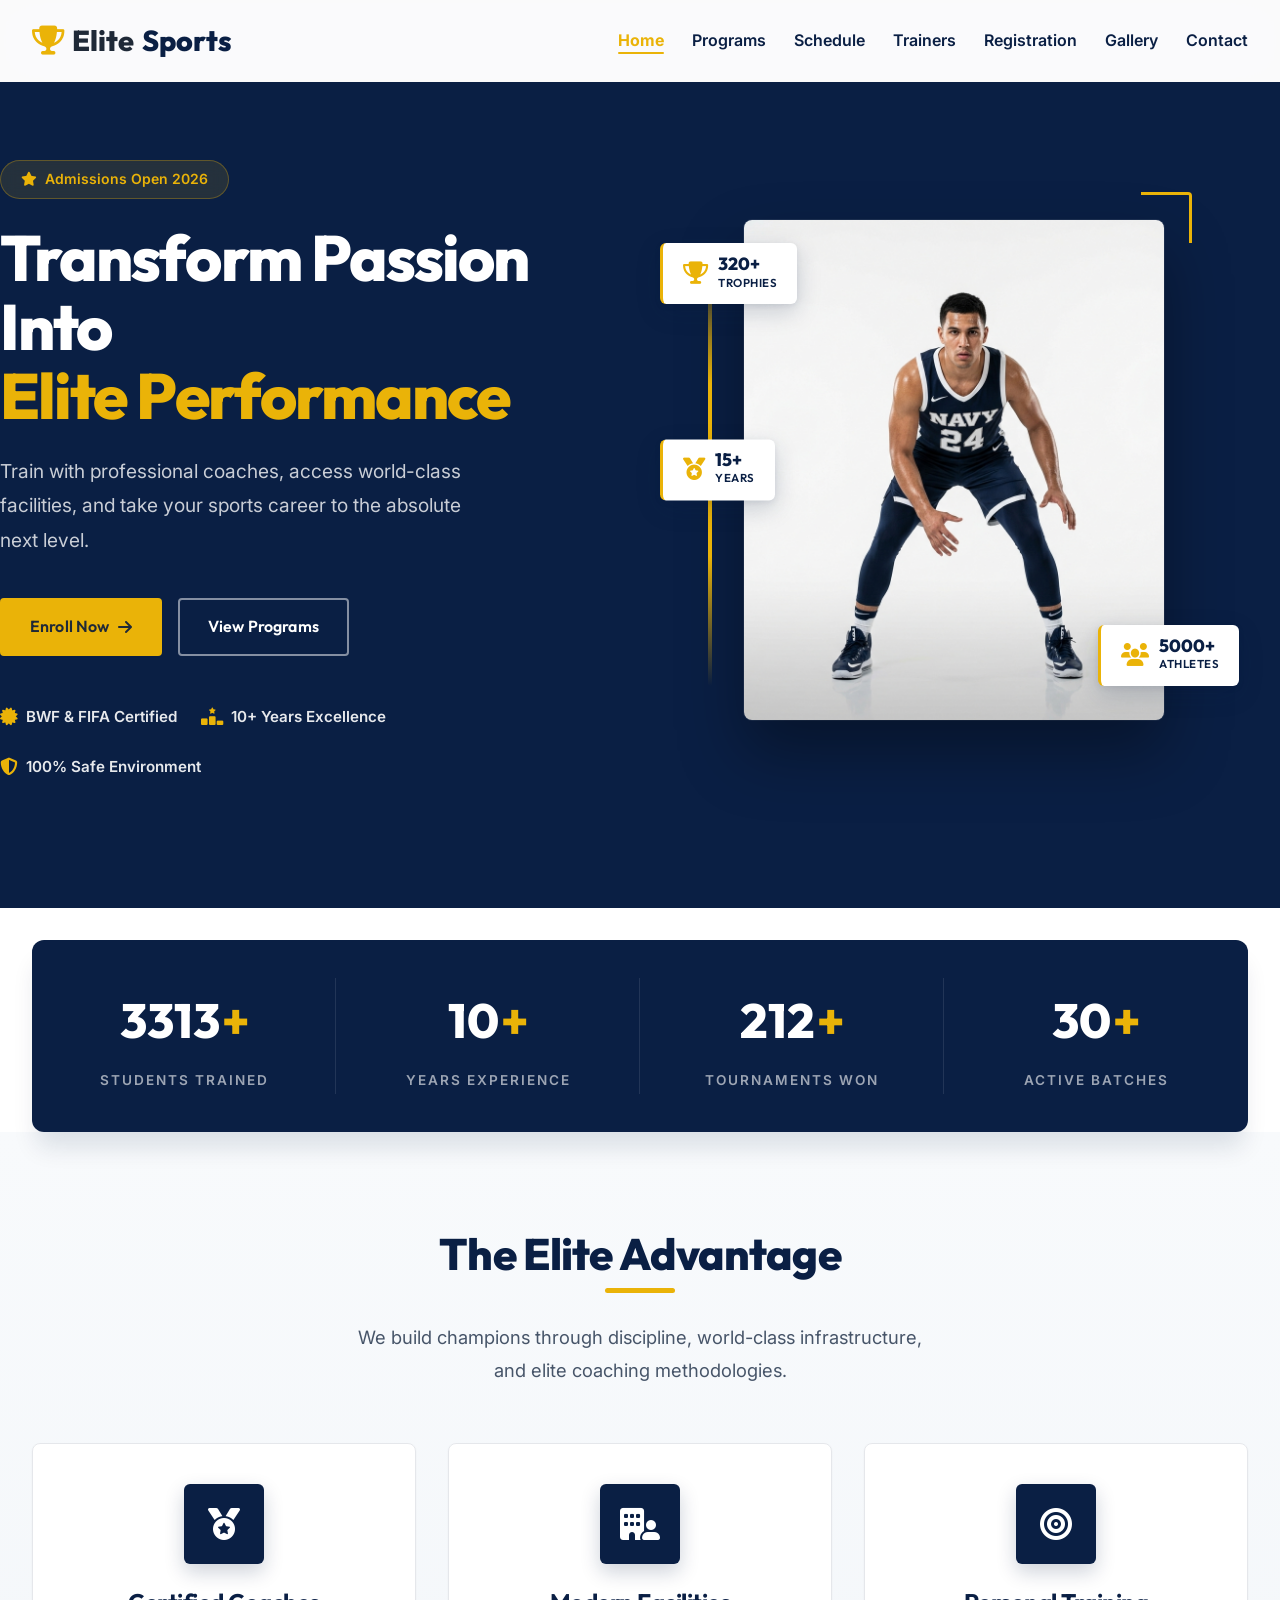
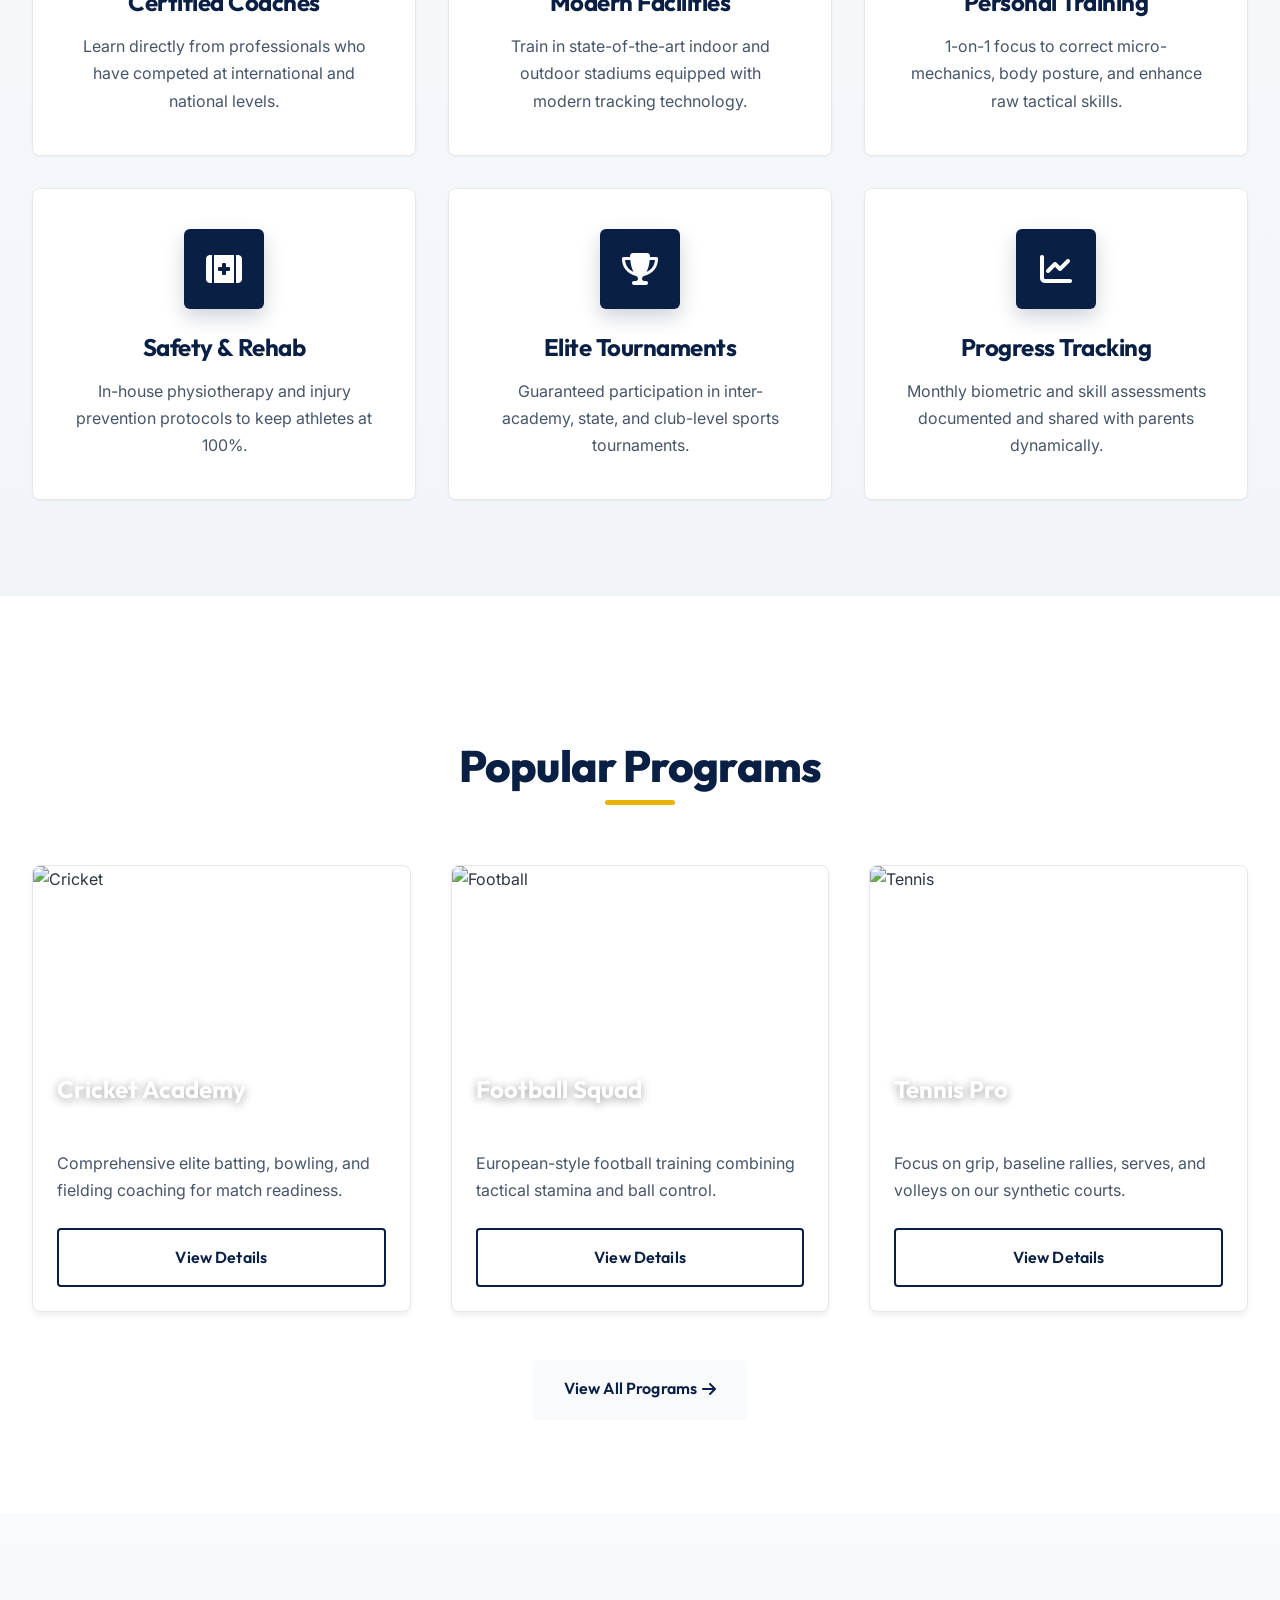
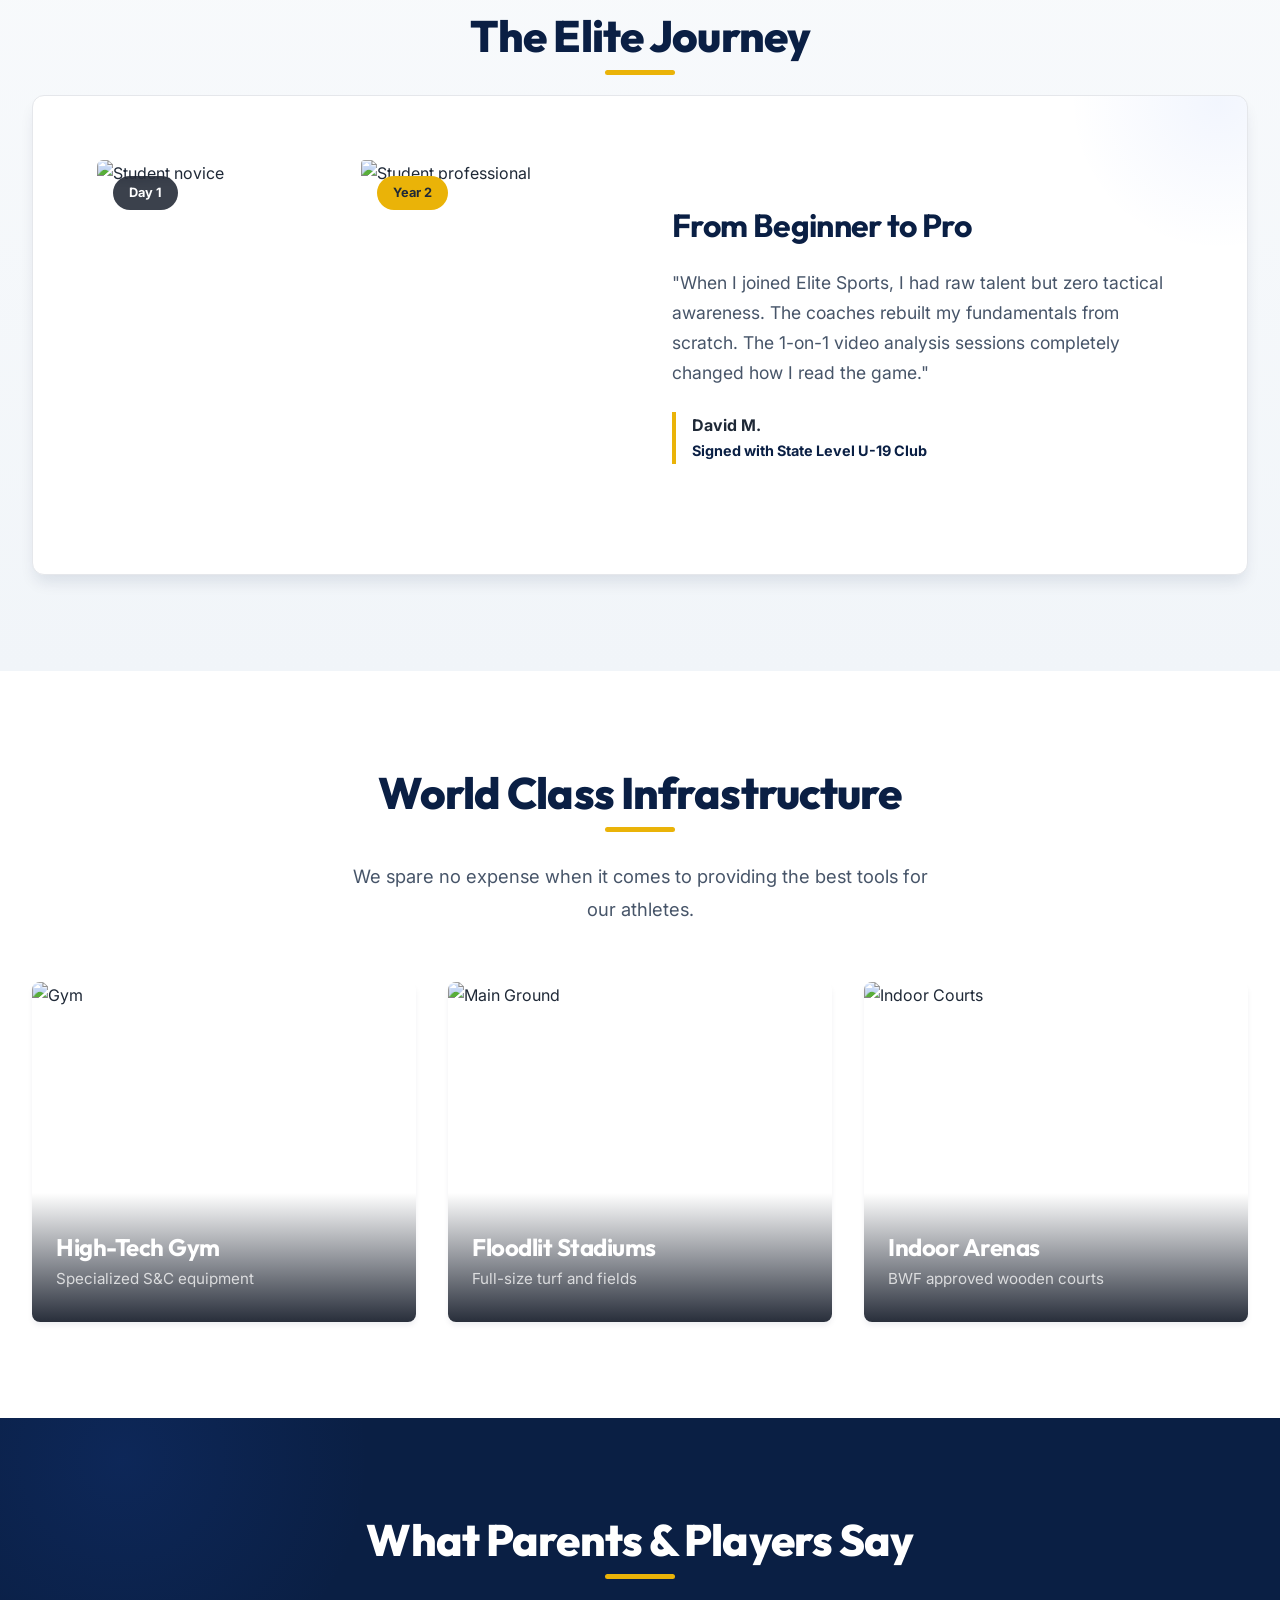
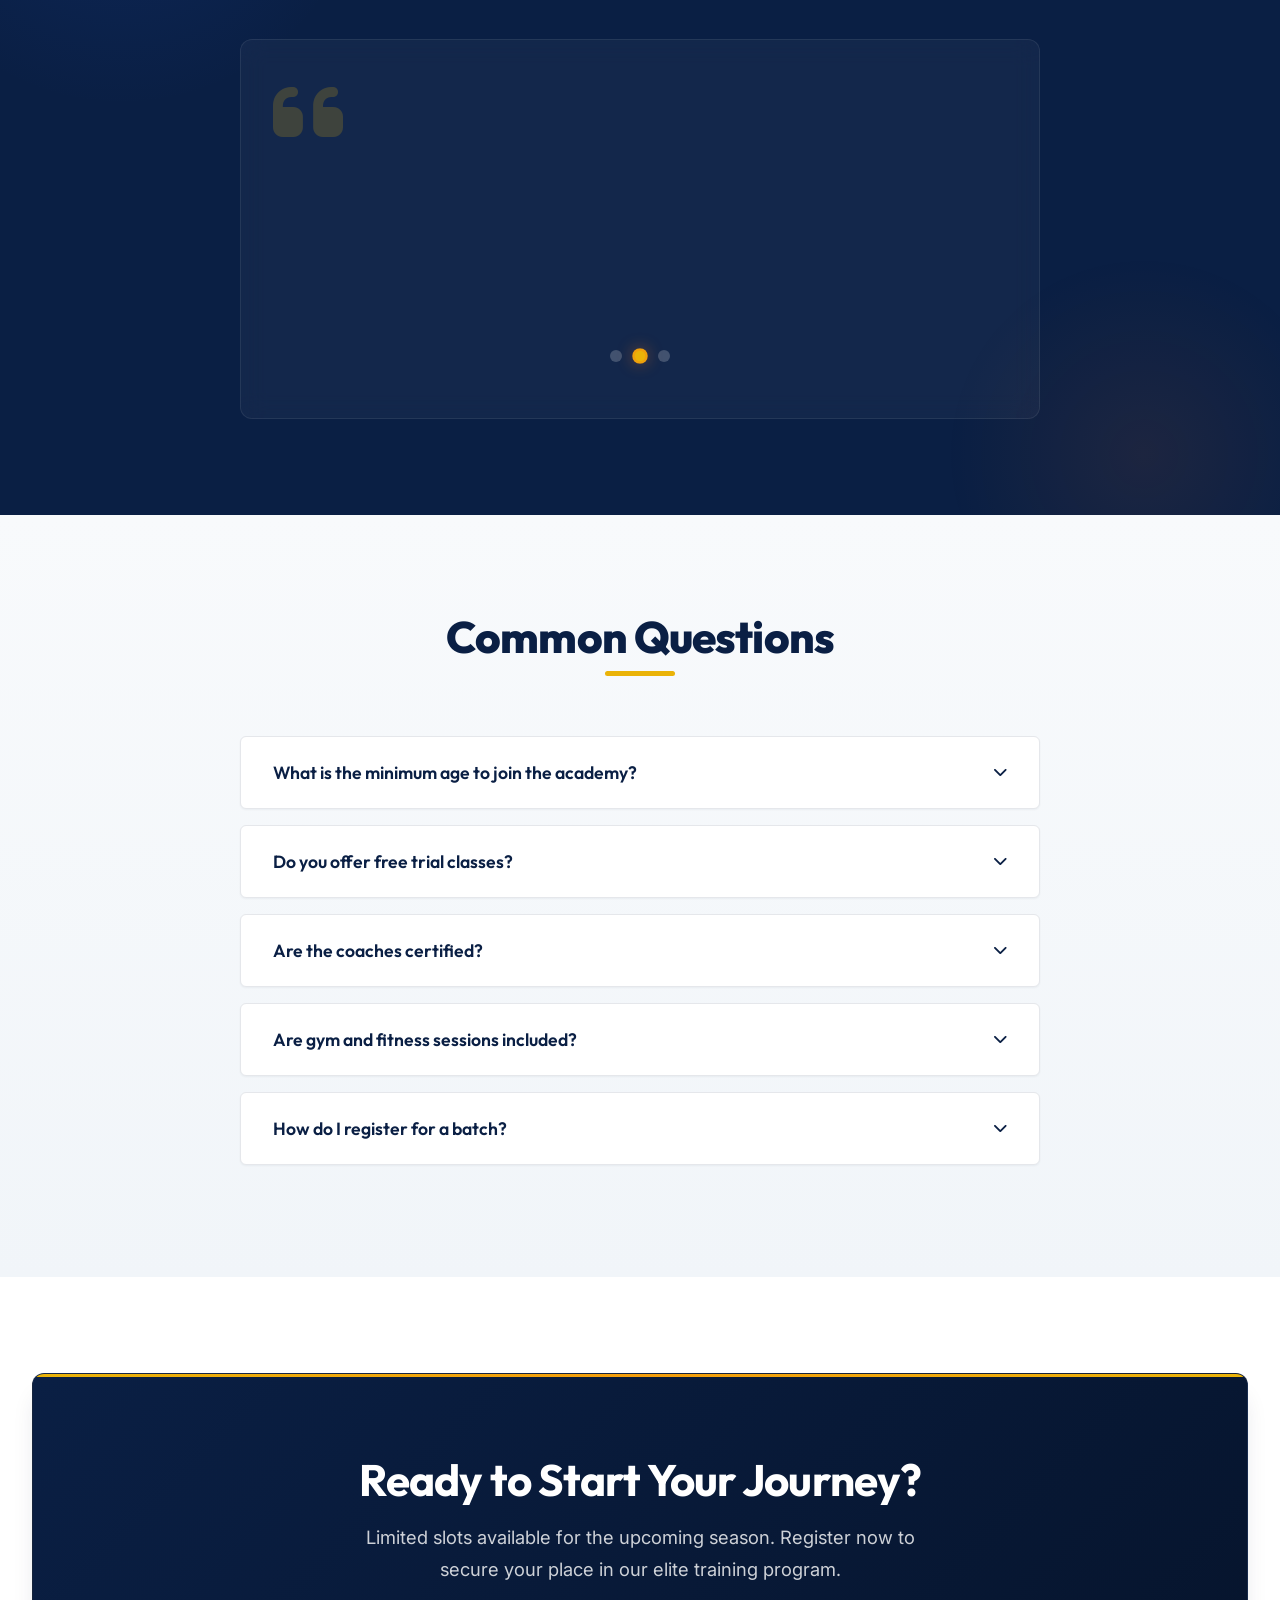
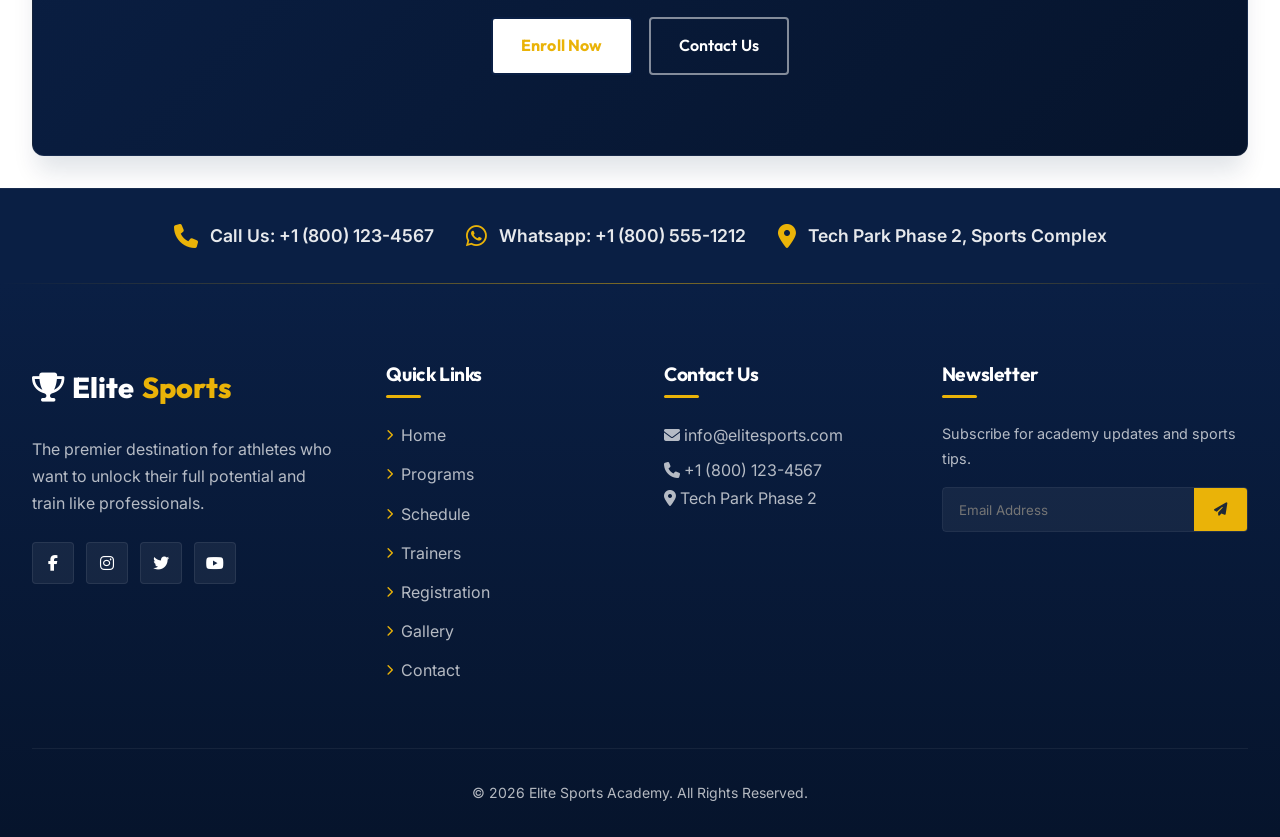
==== commit 782e434a: "responsivenes updated" ====
--- a/index.html
+++ b/index.html
@@ -78,21 +78,21 @@
                     <i class="fa-solid fa-trophy"></i>
                     <div>
                         <div style="font-size:1.1rem;font-weight:800;line-height:1;">320+</div>
-                        <div style="font-size:0.72rem;font-weight:500;color:#64748B;text-transform:uppercase;letter-spacing:.5px;">Trophies</div>
+                        <div style="font-size:0.72rem;font-weight:600;color:var(--primary);text-transform:uppercase;letter-spacing:.5px;">Trophies</div>
                     </div>
                 </div>
                 <div class="hero-img-badge hero-img-badge-2">
                     <i class="fa-solid fa-users"></i>
                     <div>
                         <div style="font-size:1.1rem;font-weight:800;line-height:1;">5000+</div>
-                        <div style="font-size:0.72rem;font-weight:500;color:#64748B;text-transform:uppercase;letter-spacing:.5px;">Athletes</div>
+                        <div style="font-size:0.72rem;font-weight:600;color:var(--primary);text-transform:uppercase;letter-spacing:.5px;">Athletes</div>
                     </div>
                 </div>
                 <div class="hero-img-badge hero-img-badge-3">
                     <i class="fa-solid fa-medal"></i>
                     <div>
                         <div style="font-size:1.1rem;font-weight:800;line-height:1;">15+</div>
-                        <div style="font-size:0.72rem;font-weight:500;color:#64748B;text-transform:uppercase;letter-spacing:.5px;">Years</div>
+                        <div style="font-size:0.72rem;font-weight:600;color:var(--primary);text-transform:uppercase;letter-spacing:.5px;">Years</div>
                     </div>
                 </div>
             </div>
@@ -242,8 +242,7 @@
                         scratch. The 1-on-1 video analysis sessions completely changed how I read the game."</p>
                     <div style="padding-left: 1rem; border-left: 4px solid var(--cta);">
                         <strong>David M.</strong>
-                        <p style="color: var(--secondary); font-size: 0.9rem; font-weight: 600;">Signed with State Level
-                            U-19 Club</p>
+                        <p style="color: var(--primary); font-size: 0.9rem; font-weight: 700;">Signed with State Level U-19 Club</p>
                     </div>
                 </div>
             </div>
--- a/style.css
+++ b/style.css
@@ -142,21 +142,21 @@
 .logo i { color: var(--cta); }
 .logo span { color: var(--primary); }
 .nav-links { display: flex; gap: 1.75rem; align-items: center; }
-.nav-links a { color: var(--text-muted); font-weight: 500; transition: var(--transition); font-size: 0.95rem; position: relative; padding-bottom: 4px; }
+.nav-links a { color: var(--primary); font-weight: 600; transition: var(--transition); font-size: 1rem; position: relative; padding-bottom: 4px; }
 .nav-links a::after { content: ''; position: absolute; bottom: 0; left: 0; width: 0; height: 2px; background: var(--cta); transition: width 0.3s ease; border-radius: 2px; }
 .nav-links a:hover::after, .nav-links a.active::after { width: 100%; }
-.nav-links a:hover, .nav-links a.active { color: var(--text-dark); font-weight: 600; border-bottom: none; }
+.nav-links a:hover, .nav-links a.active { color: var(--cta); font-weight: 700; border-bottom: none; }
 .nav-links .btn { color: var(--text-light); border-bottom: none; padding-bottom: 0.85rem; }
 .nav-links .btn::after { background: rgba(255,255,255,0.1); }
 .nav-links .btn:hover { border-bottom: none; }
-.mobile-toggle { display: none; background: none; border: none; cursor: pointer; padding: 0.5rem; }
-.hamburger { display: block; width: 24px; height: 2px; background-color: var(--text-light); position: relative; transition: var(--transition); }
-.hamburger::before, .hamburger::after { content: ''; position: absolute; width: 100%; height: 100%; background-color: var(--text-light); transition: var(--transition); left: 0; }
-.hamburger::before { top: -8px; }
-.hamburger::after { bottom: -8px; }
+.mobile-toggle { display: none; background: none; border: none; cursor: pointer; padding: 0.5rem; color: var(--cta); z-index: 1001; }
+.hamburger { display: block; width: 28px; height: 3px; background-color: var(--cta); position: relative; transition: var(--transition); }
+.hamburger::before, .hamburger::after { content: ''; position: absolute; width: 100%; height: 100%; background-color: var(--cta); transition: var(--transition); left: 0; }
+.hamburger::before { top: -9px; }
+.hamburger::after { bottom: -9px; }
 .nav-open .hamburger { background-color: transparent; }
-.nav-open .hamburger::before { top: 0; transform: rotate(45deg); }
-.nav-open .hamburger::after { bottom: 0; transform: rotate(-45deg); }
+.nav-open .hamburger::before { top: 0; transform: rotate(45deg); background-color: var(--cta); height: 3.5px; }
+.nav-open .hamburger::after { bottom: 0; transform: rotate(-45deg); background-color: var(--cta); height: 3.5px; }
 
 /* Hero Section */
 .hero { position: relative; min-height: 100vh; display: flex; background-color: var(--primary); color: var(--text-light); padding: 10rem 0 8rem; overflow: hidden; }
@@ -417,8 +417,8 @@
 /* Lightbox */
 .lightbox { position: fixed; top: 0; left: 0; width: 100%; height: 100%; background: rgba(11, 18, 32, 0.92); backdrop-filter: blur(15px); display: flex; justify-content: center; align-items: center; z-index: 2000; opacity: 0; pointer-events: none; transition: opacity 0.4s ease; }
 .lightbox.active { opacity: 1; pointer-events: all; }
-.lightbox-close { position: absolute; top: 2rem; right: 2rem; color: var(--text-light); font-size: 2.5rem; cursor: pointer; transition: var(--transition-bounce); z-index: 10; width: 50px; height: 50px; display: flex; align-items: center; justify-content: center; background: rgba(255,255,255,0.1); border-radius: 50%; }
-.lightbox-close:hover { color: var(--cta); transform: rotate(90deg) scale(1.1); background: rgba(255,255,255,0.15); }
+.lightbox-close { position: absolute; top: 2rem; right: 2rem; color: var(--cta); font-size: 2.5rem; cursor: pointer; transition: var(--transition-bounce); z-index: 10; width: 60px; height: 60px; display: flex; align-items: center; justify-content: center; background: rgba(0,0,0,0.5); border-radius: 50%; border: 2px solid var(--cta); }
+.lightbox-close:hover { color: #fff; transform: rotate(90deg) scale(1.1); background: var(--cta); }
 
 /* Contact Section */
 .contact-container { display: grid; grid-template-columns: 1fr 1fr; gap: 3rem; background: var(--bg-card); border-radius: 1rem; overflow: hidden; box-shadow: var(--shadow-md); border: 1px solid var(--border); }
@@ -871,7 +871,7 @@
 }
 
 /* â”€â”€ Tablet Portrait / Large Mobile â”€â”€ */
-@media (max-width: 768px) {
+@media (max-width: 992px) {
   /* Global */
   .container { width: 94%; padding: 0 0.5rem; }
   .section-padding { padding: 4rem 0; }
@@ -898,7 +898,8 @@
     overflow-y: auto;
   }
   .nav-links.active { left: 0; }
-  .nav-links a { font-size: 1.25rem; color: rgba(255,255,255,0.85); padding: 0.5rem 0; }
+  .nav-links a { font-size: 1.25rem; color: #FFFFFF; font-weight: 700; padding: 0.5rem 0; letter-spacing: 0.02em; }
+  .nav-links a.active, .nav-links a:hover { color: var(--cta); }
   .nav-links .btn { margin-top: 0.5rem; }
   .mobile-toggle { display: block; }
 
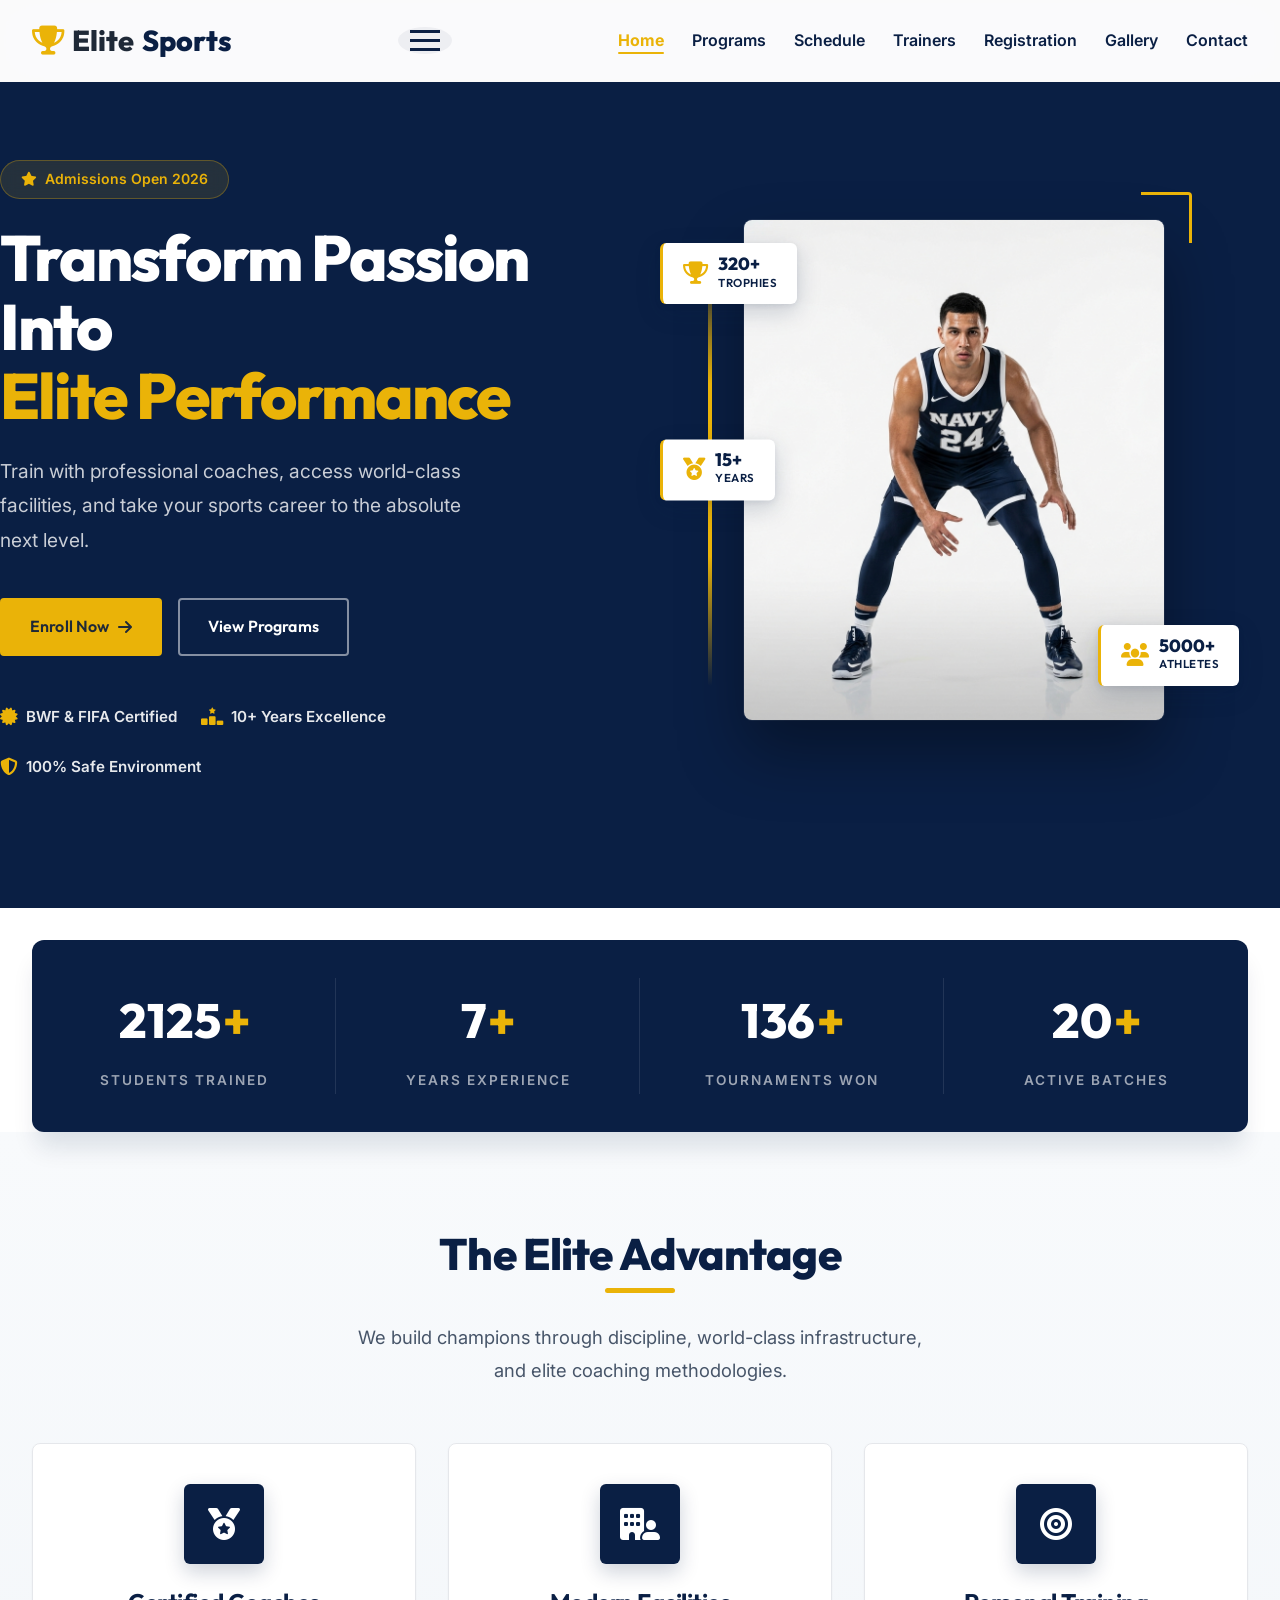
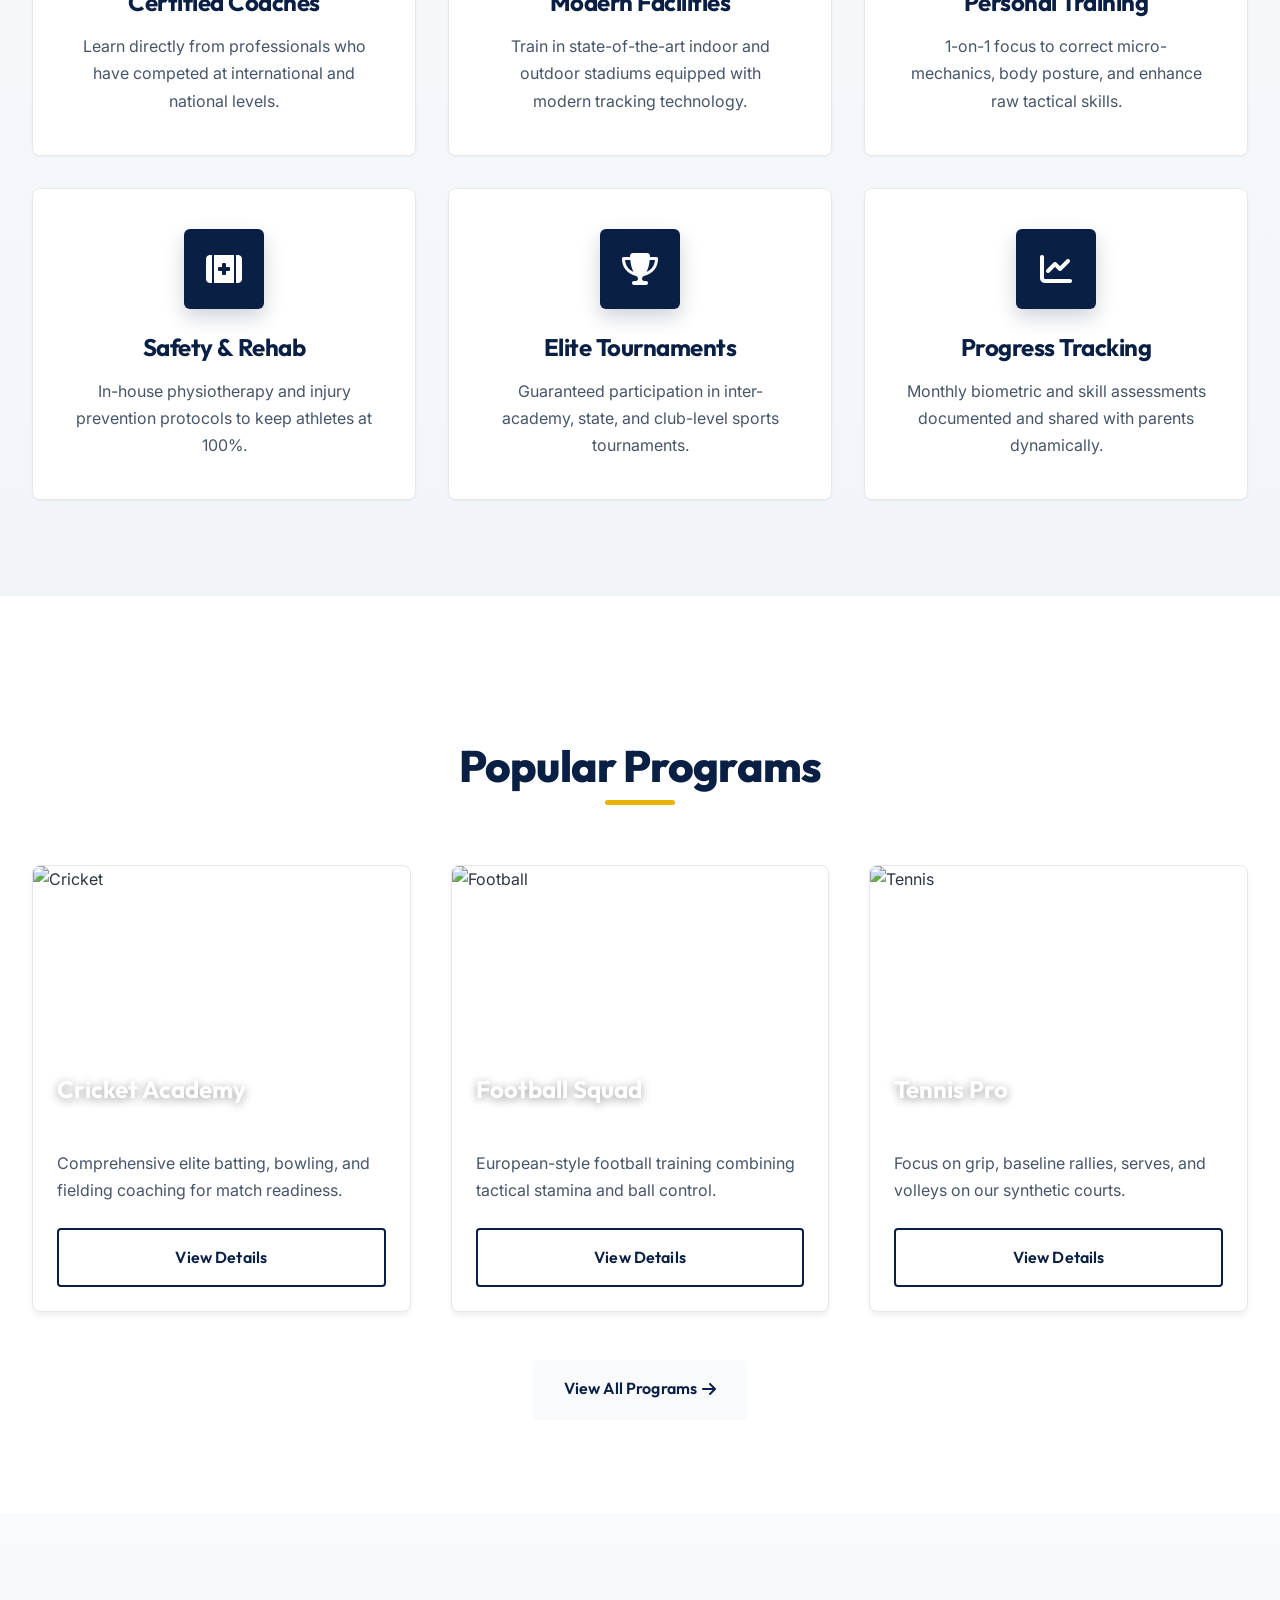
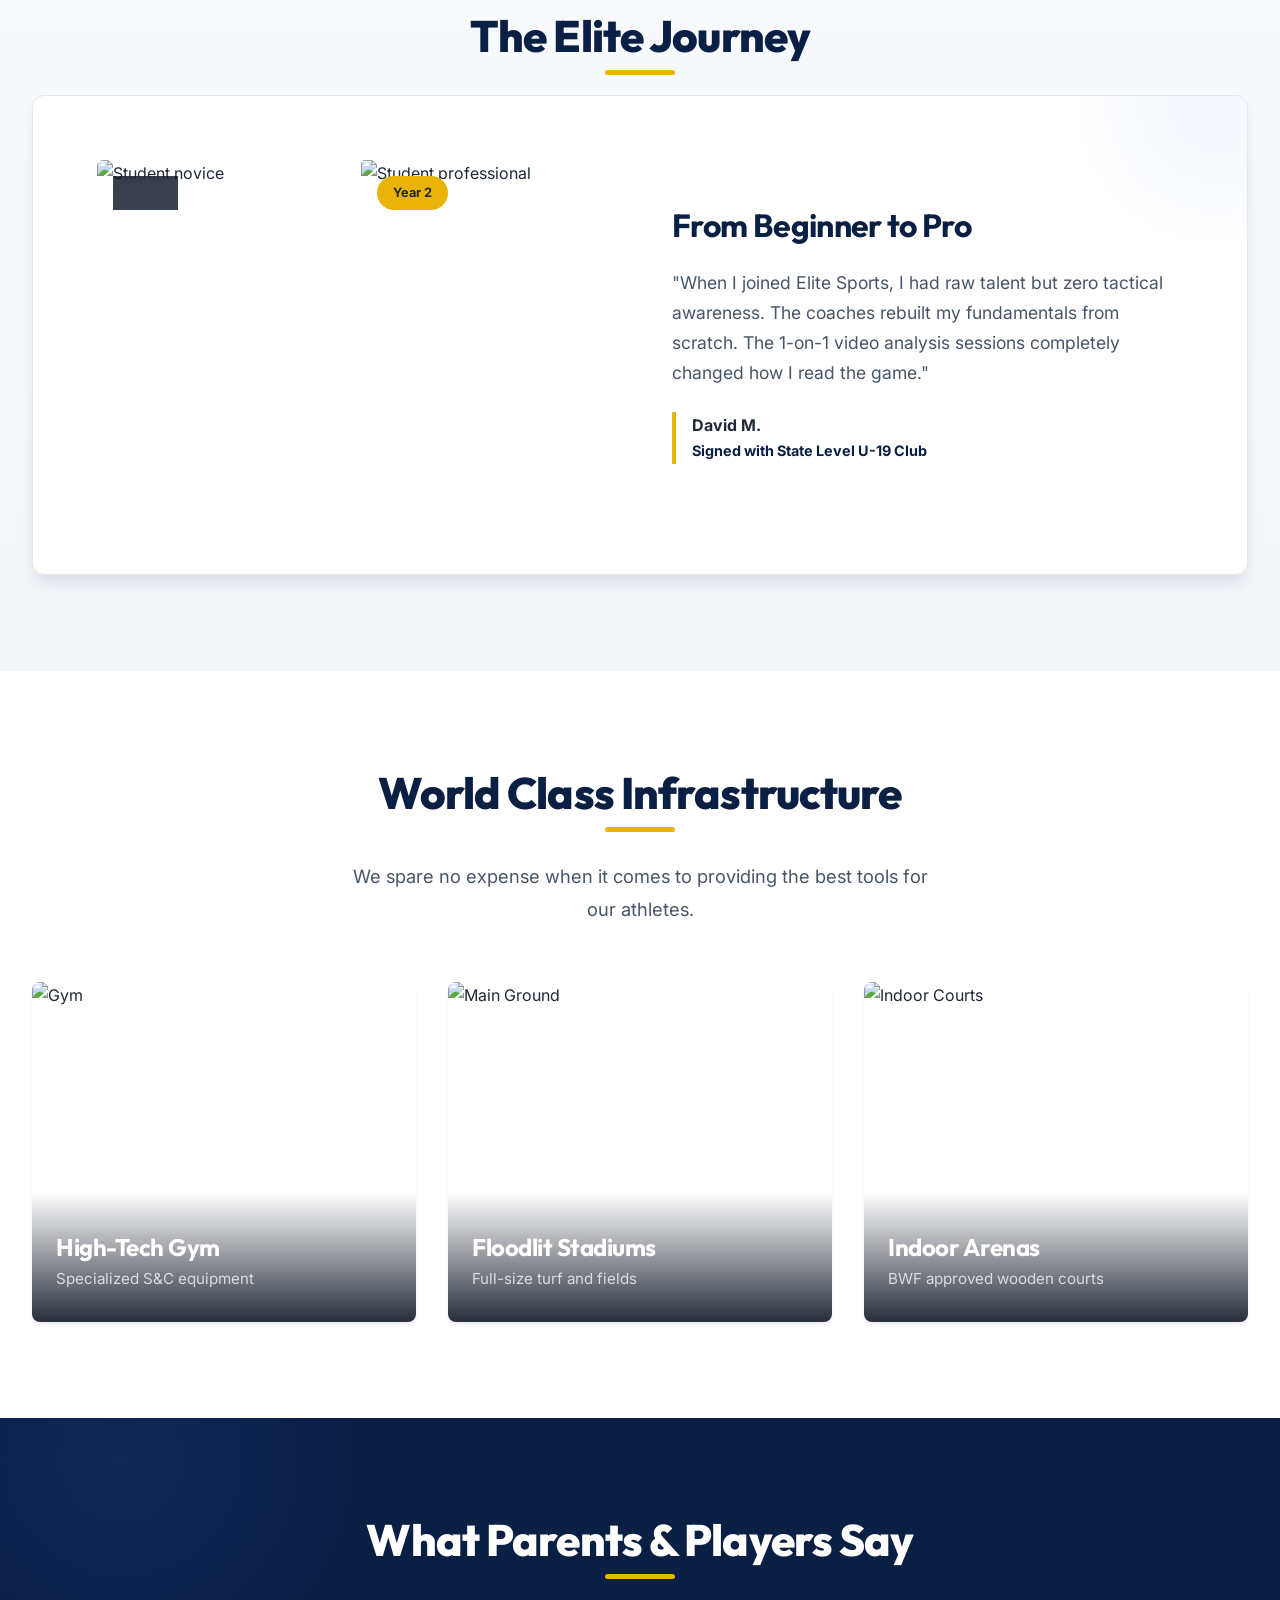
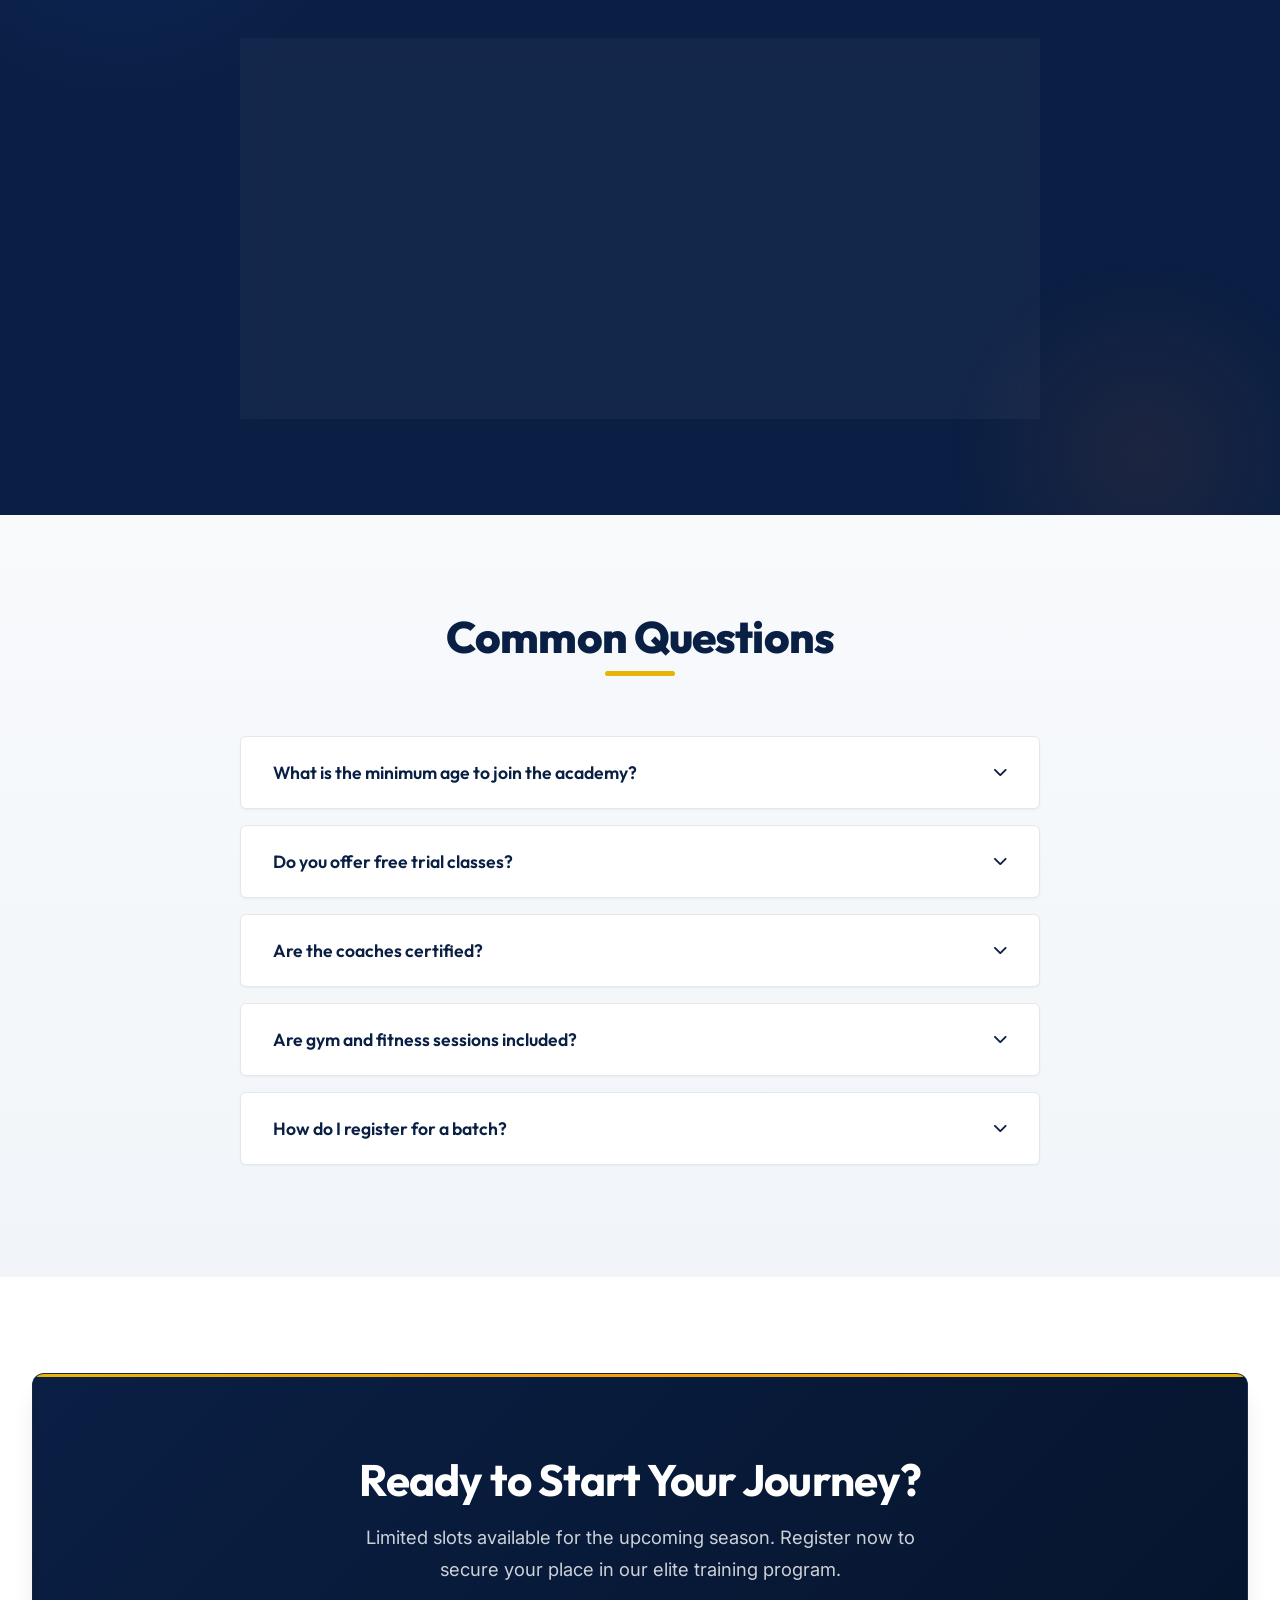
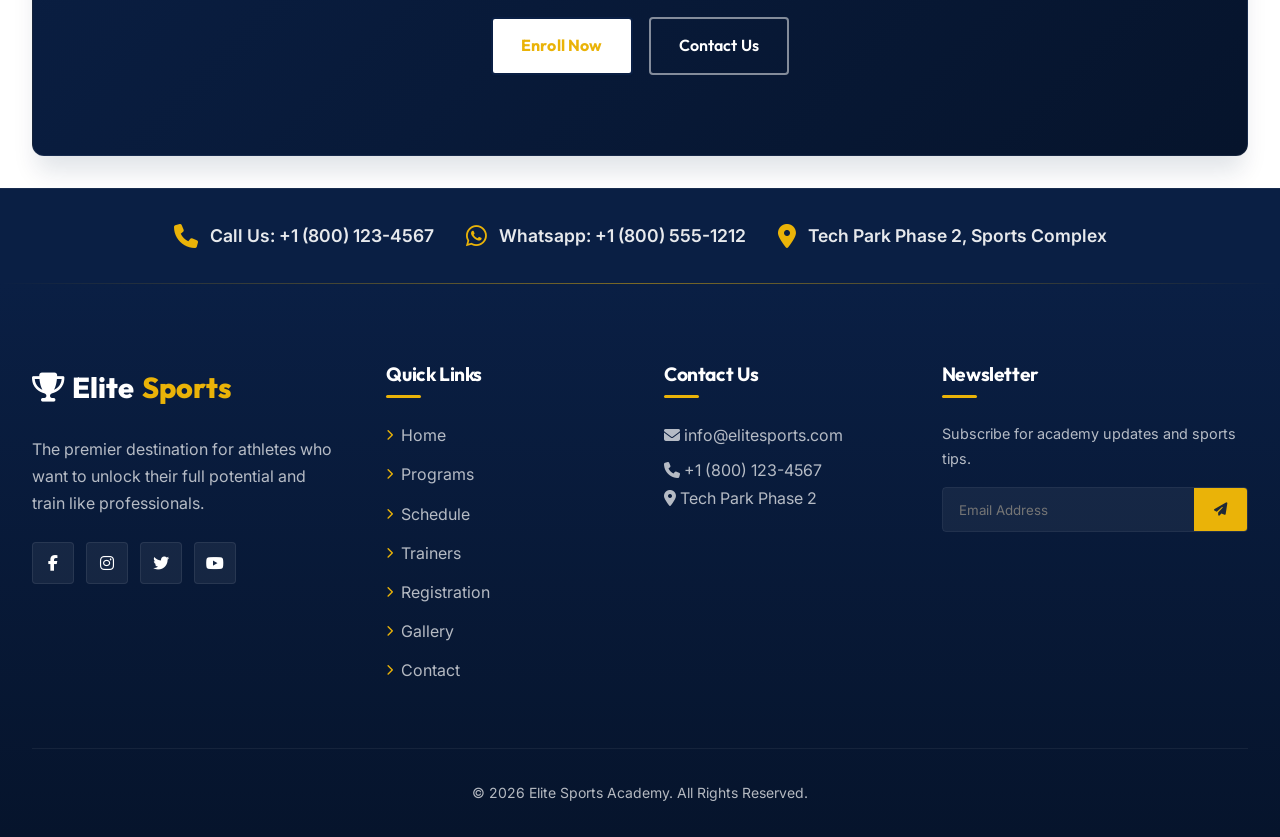
==== commit 381f8055: "responsivenes updated now" ====
--- a/index.html
+++ b/index.html
@@ -15,6 +15,8 @@
     <link rel="preconnect" href="https://cdnjs.cloudflare.com">
     <link rel="preconnect" href="https://fonts.googleapis.com">
     <link rel="preconnect" href="https://fonts.gstatic.com" crossorigin>
+    <link rel="dns-prefetch" href="https://images.unsplash.com">
+    <link rel="dns-prefetch" href="https://cdnjs.cloudflare.com">
 </head>
 
 <body>
@@ -177,7 +179,7 @@
             <div class="programs-grid">
                 <div class="program-card reveal">
                     <div class="program-img"><img loading="lazy"
-                            src="https://images.unsplash.com/photo-1540747913346-19e32dc3e97e?auto=format&fit=crop&w=600&q=80"
+                            src="https://images.unsplash.com/photo-1540747913346-19e32dc3e97e?auto=format&fit=crop&w=600&q=70&fm=webp&q=70&fm=webp"
                             alt="Cricket"><span class="program-category">Cricket Academy</span></div>
                     <div class="program-content">
                         <p class="program-desc">Comprehensive elite batting, bowling, and fielding coaching for match
@@ -187,7 +189,7 @@
                 </div>
                 <div class="program-card reveal">
                     <div class="program-img"><img loading="lazy"
-                            src="https://images.unsplash.com/photo-1579952363873-27f3bade9f55?auto=format&fit=crop&w=600&q=80"
+                            src="https://images.unsplash.com/photo-1579952363873-27f3bade9f55?auto=format&fit=crop&w=600&q=70&fm=webp&q=70&fm=webp"
                             alt="Football"><span class="program-category">Football Squad</span></div>
                     <div class="program-content">
                         <p class="program-desc">European-style football training combining tactical stamina and ball
@@ -197,7 +199,7 @@
                 </div>
                 <div class="program-card reveal">
                     <div class="program-img"><img loading="lazy"
-                            src="https://images.unsplash.com/photo-1560012057-4372e14c5085?auto=format&fit=crop&w=600&q=80"
+                            src="https://images.unsplash.com/photo-1560012057-4372e14c5085?auto=format&fit=crop&w=600&q=70&fm=webp&q=70&fm=webp"
                             alt="Tennis"><span class="program-category">Tennis Pro</span></div>
                     <div class="program-content">
                         <p class="program-desc">Focus on grip, baseline rallies, serves, and volleys on our synthetic
@@ -225,13 +227,13 @@
                     <div class="transform-img-box">
                         <span class="transform-label before">Day 1</span>
                         <img loading="lazy"
-                            src="https://images.unsplash.com/photo-1526566762798-8fac9c07aa98?auto=format&fit=crop&w=600&q=80"
+                            src="https://images.unsplash.com/photo-1526566762798-8fac9c07aa98?auto=format&fit=crop&w=600&q=70&fm=webp&q=70&fm=webp"
                             alt="Student novice">
                     </div>
                     <div class="transform-img-box">
                         <span class="transform-label after">Year 2</span>
                         <img loading="lazy"
-                            src="https://images.unsplash.com/photo-1517836357463-d25dfeac3438?auto=format&fit=crop&w=600&q=80"
+                            src="https://images.unsplash.com/photo-1517836357463-d25dfeac3438?auto=format&fit=crop&w=600&q=70&fm=webp&q=70&fm=webp"
                             alt="Student professional">
                     </div>
                 </div>
@@ -261,7 +263,7 @@
             <div class="facilities-grid reveal">
                 <div class="facility-card">
                     <img loading="lazy"
-                        src="https://images.unsplash.com/photo-1534438327276-14e5300c3a48?auto=format&fit=crop&w=600&q=80"
+                        src="https://images.unsplash.com/photo-1534438327276-14e5300c3a48?auto=format&fit=crop&w=600&q=70&fm=webp&q=70&fm=webp"
                         alt="Gym">
                     <div class="facility-overlay">
                         <h4>High-Tech Gym</h4>
@@ -270,7 +272,7 @@
                 </div>
                 <div class="facility-card">
                     <img loading="lazy"
-                        src="https://images.unsplash.com/photo-1459865264687-595d652de67e?auto=format&fit=crop&w=600&q=80"
+                        src="https://images.unsplash.com/photo-1459865264687-595d652de67e?auto=format&fit=crop&w=600&q=70&fm=webp&q=70&fm=webp"
                         alt="Main Ground">
                     <div class="facility-overlay">
                         <h4>Floodlit Stadiums</h4>
@@ -279,7 +281,7 @@
                 </div>
                 <div class="facility-card">
                     <img loading="lazy"
-                        src="https://images.unsplash.com/photo-1540747913346-19e32dc3e97e?auto=format&fit=crop&w=600&q=80"
+                        src="https://images.unsplash.com/photo-1540747913346-19e32dc3e97e?auto=format&fit=crop&w=600&q=70&fm=webp&q=70&fm=webp"
                         alt="Indoor Courts">
                     <div class="facility-overlay">
                         <h4>Indoor Arenas</h4>
@@ -302,7 +304,7 @@
                 <div class="testimonial-content" id="testimonial-content">
                     <div class="testi-header">
                         <img loading="lazy"
-                            src="https://images.unsplash.com/photo-1507003211169-0a1dd7228f2d?auto=format&fit=crop&w=150&q=80"
+                            src="https://images.unsplash.com/photo-1507003211169-0a1dd7228f2d?auto=format&fit=crop&w=600&q=70&fm=webp&q=80"
                             alt="Arjun" class="testi-img">
                         <div class="testi-info">
                             <div class="rating"><i class="fa-solid fa-star"></i><i class="fa-solid fa-star"></i><i
@@ -468,9 +470,9 @@
             const testimonialSlider = document.getElementById('testimonial-slider-container');
             if (testimonialSlider) {
                 const testimonials = [
-                    { text: `"Joining the academy completely transformed my game. The precision and dedication of the coaching staff is unmatched. Thanks to them, I just signed with a minor league team!"`, author: "Arjun Patel", role: "Cricket U-19 State Player", img: "https://images.unsplash.com/photo-1507003211169-0a1dd7228f2d?auto=format&fit=crop&w=150&q=80" },
-                    { text: `"My daughter's confidence has skyrocketed since she started football here. The environment is incredibly supportive yet competitive. It's the best sports facility in the city."`, author: "Priya Sharma", role: "Parent of U-14 Footballer", img: "https://images.unsplash.com/photo-1438761681033-6461ffad8d80?auto=format&fit=crop&w=150&q=80" },
-                    { text: `"The fitness and conditioning programs here are elite. I've been to many gyms, but the sport-specific training at this academy pushed me out of my plateau."`, author: "Michael T.", role: "Pro Fitness Member", img: "https://images.unsplash.com/photo-1500648767791-00dcc994a43e?auto=format&fit=crop&w=150&q=80" }
+                    { text: `"Joining the academy completely transformed my game. The precision and dedication of the coaching staff is unmatched. Thanks to them, I just signed with a minor league team!"`, author: "Arjun Patel", role: "Cricket U-19 State Player", img: "https://images.unsplash.com/photo-1507003211169-0a1dd7228f2d?auto=format&fit=crop&w=600&q=70&fm=webp&q=80" },
+                    { text: `"My daughter's confidence has skyrocketed since she started football here. The environment is incredibly supportive yet competitive. It's the best sports facility in the city."`, author: "Priya Sharma", role: "Parent of U-14 Footballer", img: "https://images.unsplash.com/photo-1438761681033-6461ffad8d80?auto=format&fit=crop&w=600&q=70&fm=webp&q=80" },
+                    { text: `"The fitness and conditioning programs here are elite. I've been to many gyms, but the sport-specific training at this academy pushed me out of my plateau."`, author: "Michael T.", role: "Pro Fitness Member", img: "https://images.unsplash.com/photo-1500648767791-00dcc994a43e?auto=format&fit=crop&w=600&q=70&fm=webp&q=80" }
                 ];
 
                 const contentDiv = document.getElementById('testimonial-content');
@@ -520,4 +522,4 @@
     </script>
 </body>
 
-</html>+</html>
--- a/style.css
+++ b/style.css
@@ -149,14 +149,17 @@
 .nav-links .btn { color: var(--text-light); border-bottom: none; padding-bottom: 0.85rem; }
 .nav-links .btn::after { background: rgba(255,255,255,0.1); }
 .nav-links .btn:hover { border-bottom: none; }
-.mobile-toggle { display: none; background: none; border: none; cursor: pointer; padding: 0.5rem; color: var(--cta); z-index: 1001; }
-.hamburger { display: block; width: 28px; height: 3px; background-color: var(--cta); position: relative; transition: var(--transition); }
-.hamburger::before, .hamburger::after { content: ''; position: absolute; width: 100%; height: 100%; background-color: var(--cta); transition: var(--transition); left: 0; }
+.mobile-toggle { display: none; background: rgba(10,31,68,0.05); border: none; cursor: pointer; padding: 0.75rem; color: var(--cta); z-index: 1010; border-radius: 50%; transition: var(--transition); display: flex; align-items: center; justify-content: center; }
+.hamburger { display: block; width: 30px; height: 3px; background-color: var(--primary); position: relative; transition: var(--transition); }
+.hamburger::before, .hamburger::after { content: ''; position: absolute; width: 100%; height: 100%; background-color: var(--primary); transition: var(--transition); left: 0; }
 .hamburger::before { top: -9px; }
 .hamburger::after { bottom: -9px; }
+
+/* When menu is open, the toggle should be extremely visible */
+.nav-open .mobile-toggle { background: var(--primary); box-shadow: 0 0 20px rgba(0,0,0,0.2); }
 .nav-open .hamburger { background-color: transparent; }
-.nav-open .hamburger::before { top: 0; transform: rotate(45deg); background-color: var(--cta); height: 3.5px; }
-.nav-open .hamburger::after { bottom: 0; transform: rotate(-45deg); background-color: var(--cta); height: 3.5px; }
+.nav-open .hamburger::before { top: 0; transform: rotate(45deg); background-color: #FFFFFF; height: 3px; }
+.nav-open .hamburger::after { bottom: 0; transform: rotate(-45deg); background-color: #FFFFFF; height: 3px; }
 
 /* Hero Section */
 .hero { position: relative; min-height: 100vh; display: flex; background-color: var(--primary); color: var(--text-light); padding: 10rem 0 8rem; overflow: hidden; }
@@ -417,8 +420,8 @@
 /* Lightbox */
 .lightbox { position: fixed; top: 0; left: 0; width: 100%; height: 100%; background: rgba(11, 18, 32, 0.92); backdrop-filter: blur(15px); display: flex; justify-content: center; align-items: center; z-index: 2000; opacity: 0; pointer-events: none; transition: opacity 0.4s ease; }
 .lightbox.active { opacity: 1; pointer-events: all; }
-.lightbox-close { position: absolute; top: 2rem; right: 2rem; color: var(--cta); font-size: 2.5rem; cursor: pointer; transition: var(--transition-bounce); z-index: 10; width: 60px; height: 60px; display: flex; align-items: center; justify-content: center; background: rgba(0,0,0,0.5); border-radius: 50%; border: 2px solid var(--cta); }
-.lightbox-close:hover { color: #fff; transform: rotate(90deg) scale(1.1); background: var(--cta); }
+.lightbox-close { position: absolute; top: 1.5rem; right: 1.5rem; color: #FFFFFF; font-size: 1.5rem; cursor: pointer; transition: var(--transition-bounce); z-index: 2100; width: 50px; height: 50px; display: flex; align-items: center; justify-content: center; background: var(--cta); border-radius: 50%; border: none; box-shadow: 0 4px 15px rgba(0,0,0,0.3); }
+.lightbox-close:hover { transform: rotate(90deg) scale(1.1); background: #FFFFFF; color: var(--cta); }
 
 /* Contact Section */
 .contact-container { display: grid; grid-template-columns: 1fr 1fr; gap: 3rem; background: var(--bg-card); border-radius: 1rem; overflow: hidden; box-shadow: var(--shadow-md); border: 1px solid var(--border); }
@@ -1013,9 +1016,9 @@
   /* Footer */
   .footer { padding: 4rem 0 1.5rem; }
   .footer-grid { grid-template-columns: 1fr 1fr; gap: 2rem; margin-bottom: 2.5rem; }
-  .newsletter-form { flex-direction: column; border-radius: 0.5rem; }
-  .newsletter-form input { border-radius: 0.5rem; }
-  .newsletter-form button { border-radius: 0.5rem; padding: 0.75rem; }
+  .newsletter-form { flex-direction: column; border: none; overflow: visible; gap: 0.75rem; }
+  .newsletter-form input { border-radius: var(--radius-md); border: 1px solid rgba(255,255,255,0.1); width: 100%; }
+  .newsletter-form button { border-radius: var(--radius-md); padding: 0.85rem; width: 100%; font-size: 1rem; }
 
   /* Methodology */
   .methodology-box { flex-direction: column; padding: 1.5rem; gap: 1.5rem; }
